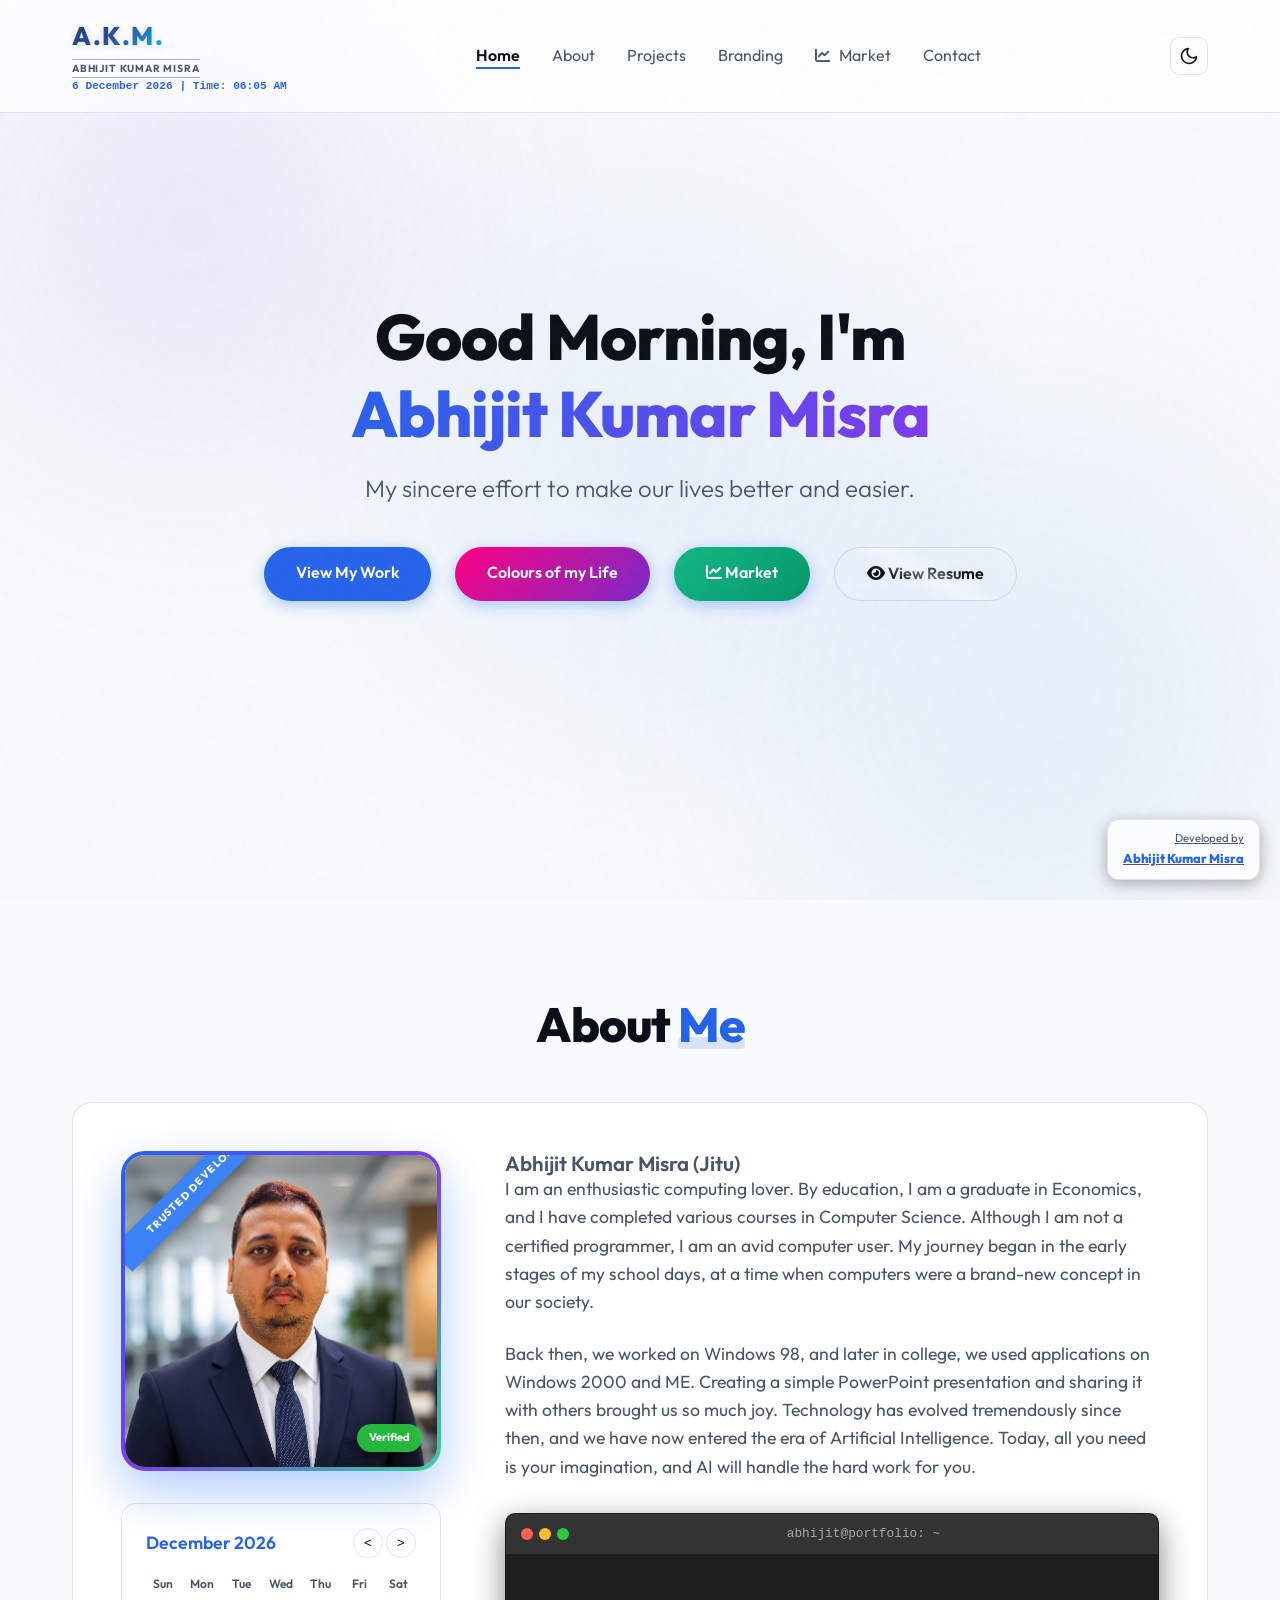
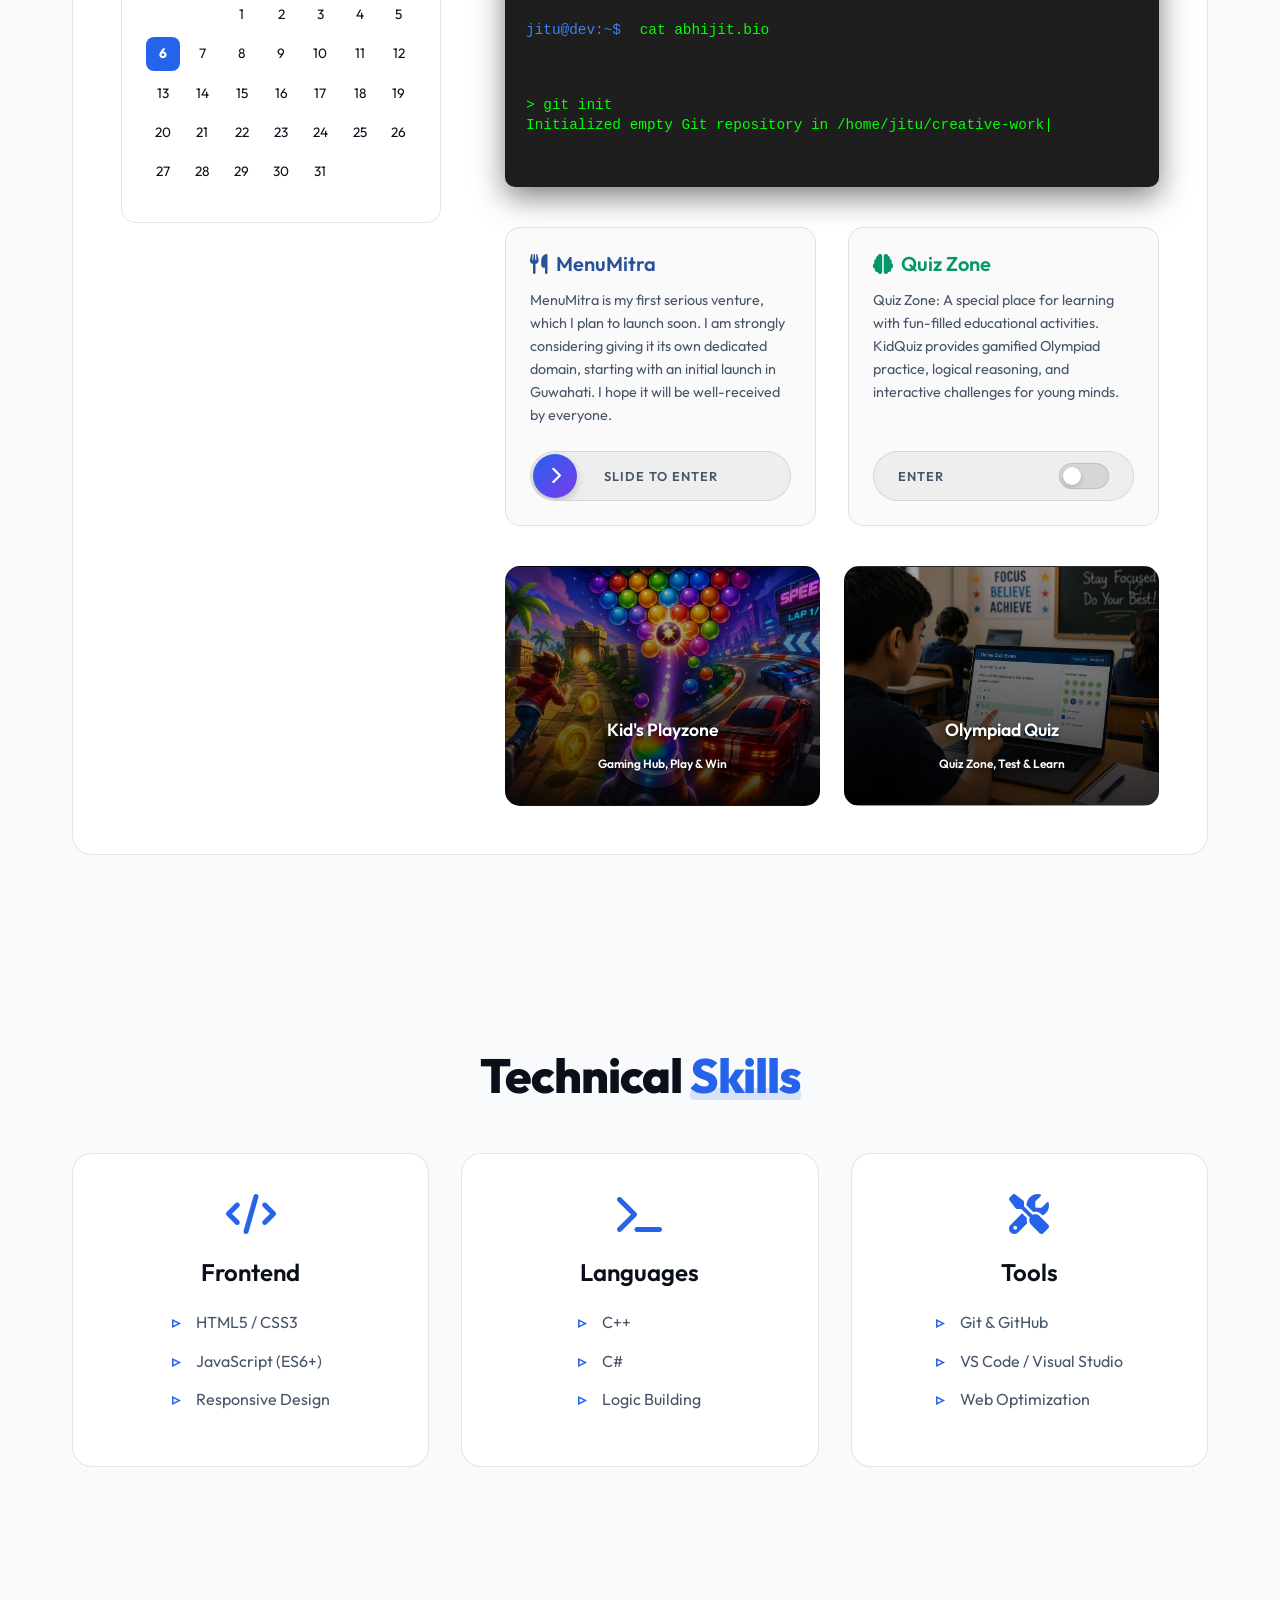
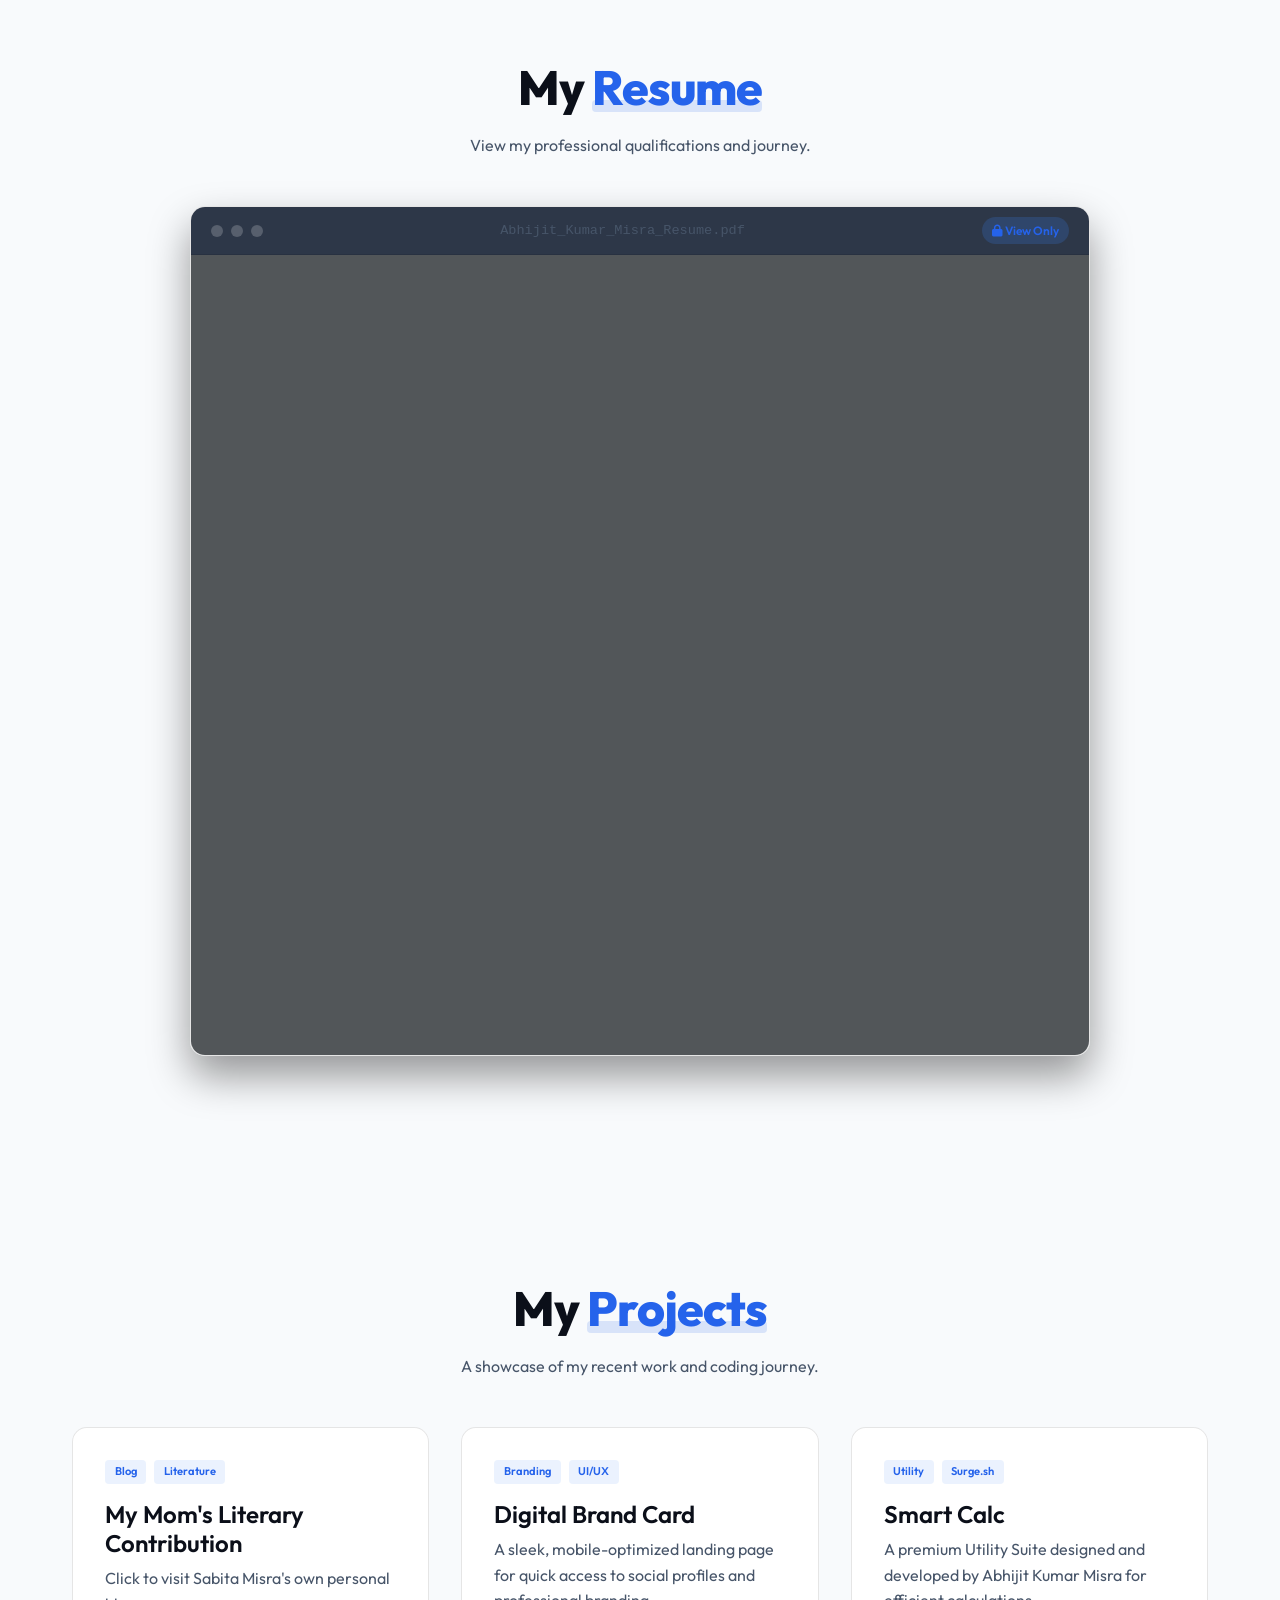
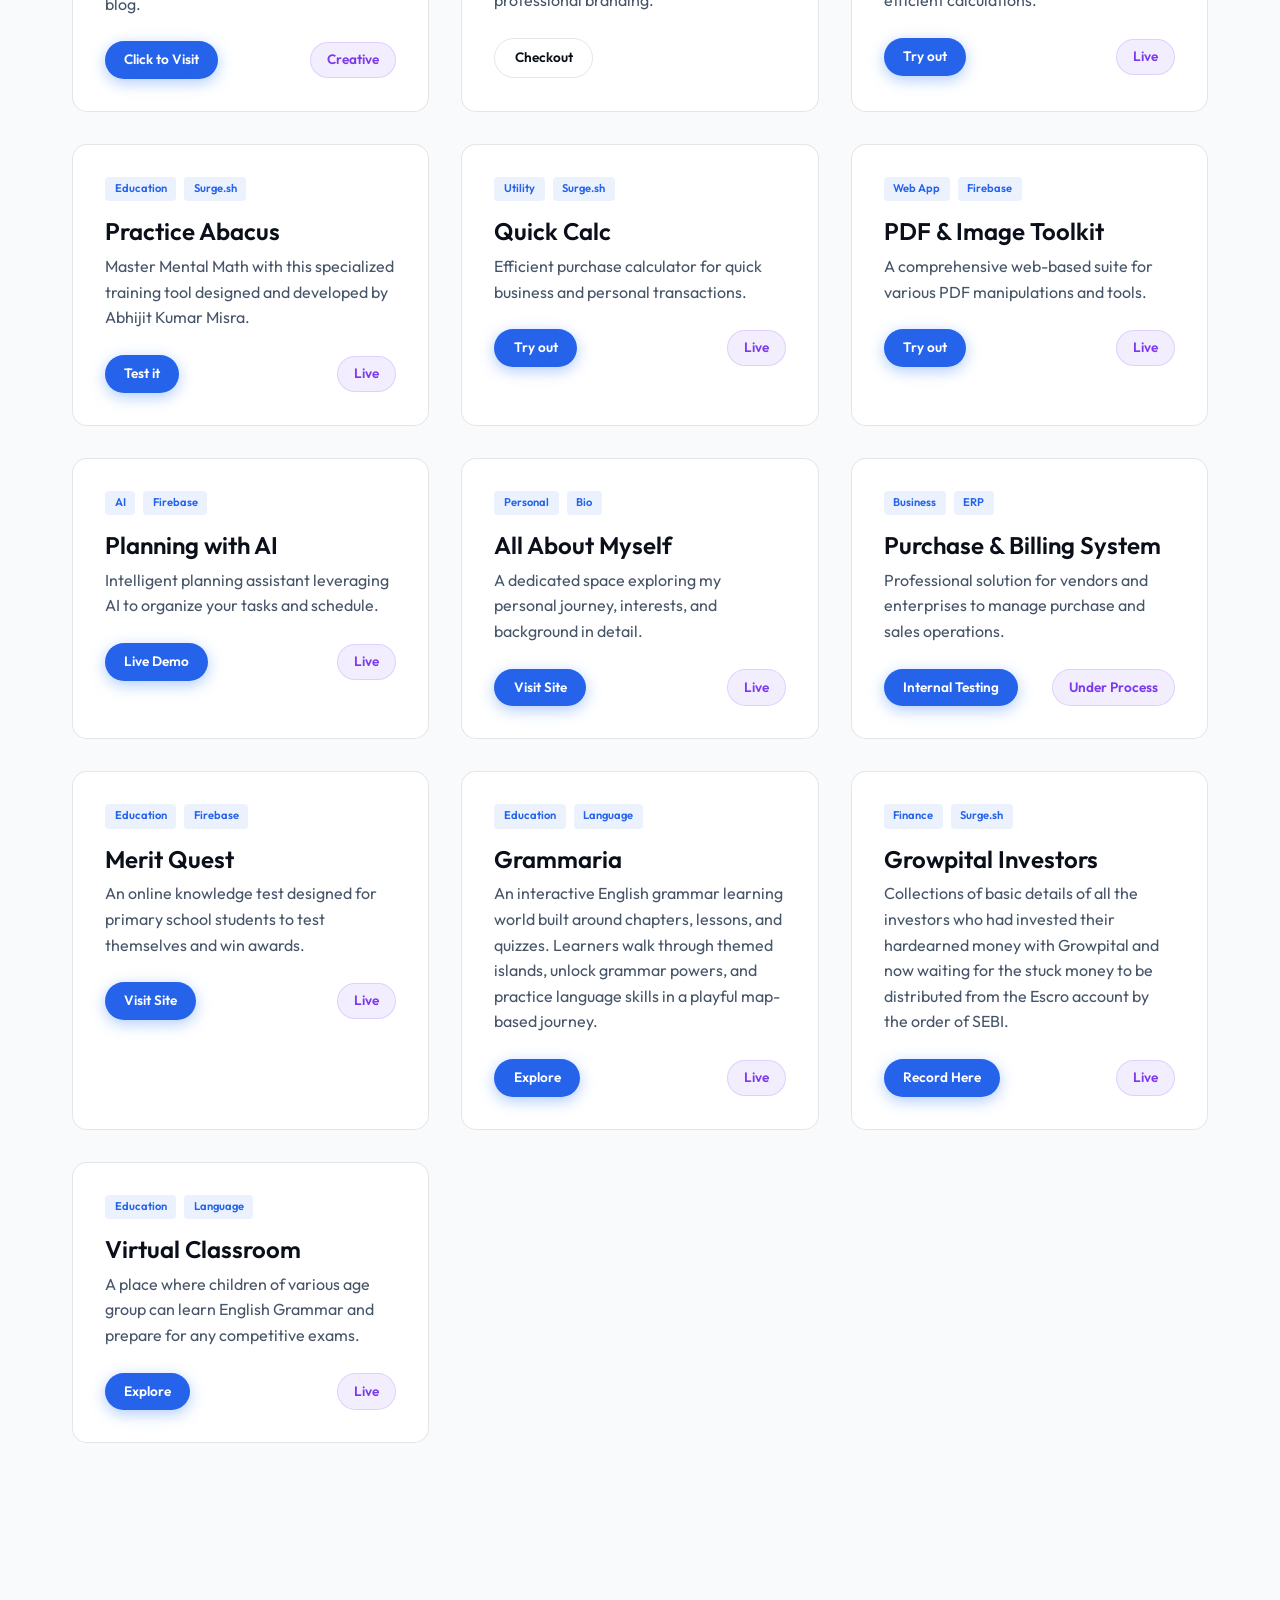
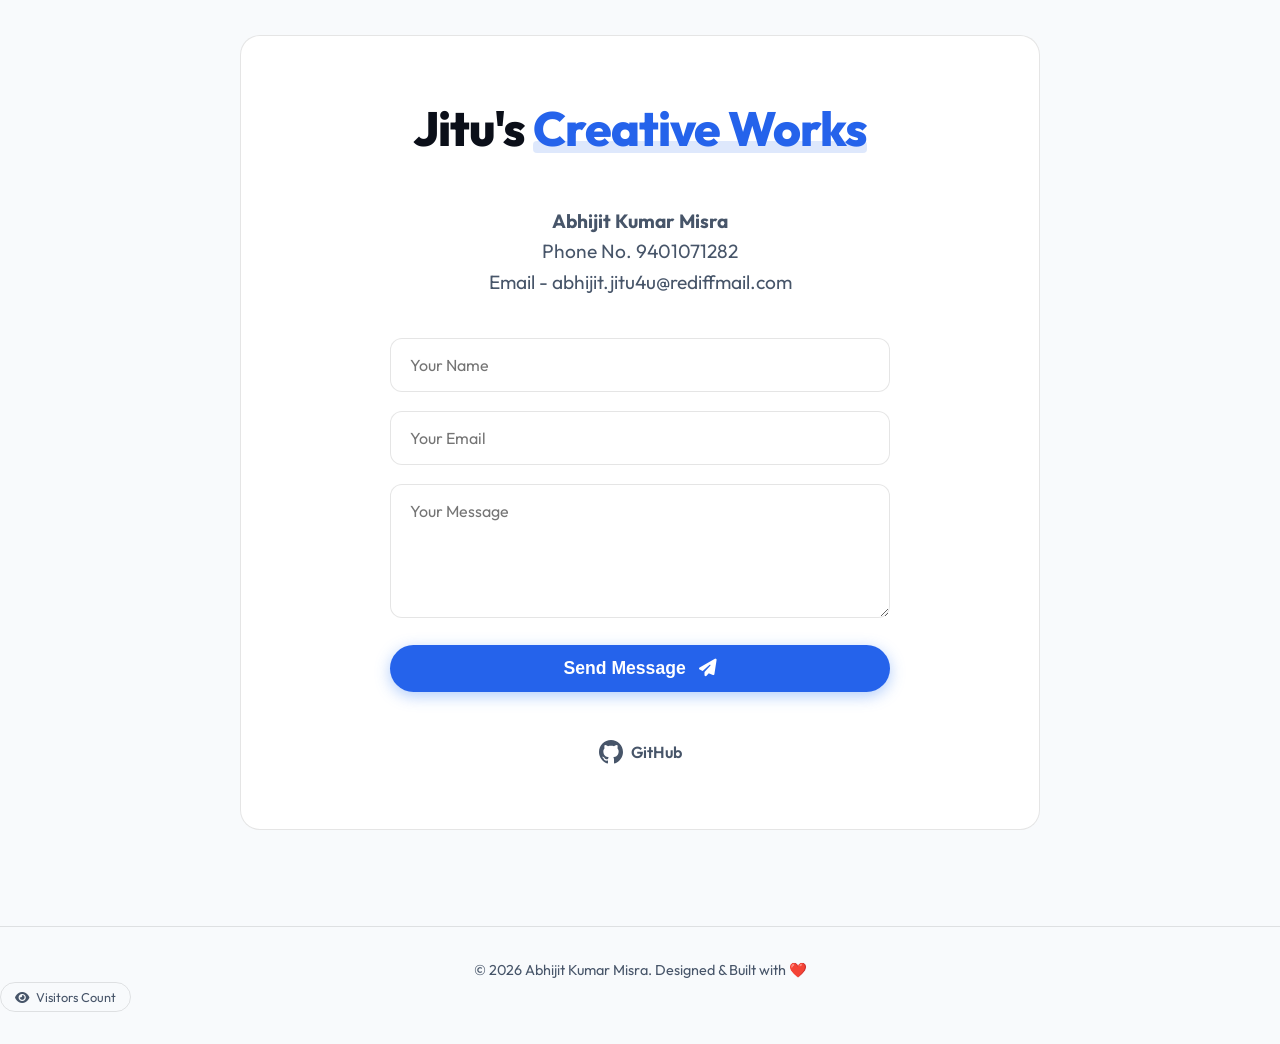
==== index.html @ 0ea1a738 "1" ====
<!DOCTYPE html>
<html lang="en">
<head>
    <!-- Google tag (gtag.js) -->
    <script async src="https://www.googletagmanager.com/gtag/js?id=G-TT5DLM0T87"></script>
    <script>
      window.dataLayer = window.dataLayer || [];
      function gtag(){dataLayer.push(arguments);}
      gtag('js', new Date());

      gtag('config', 'G-TT5DLM0T87');
    </script>
    <meta charset="UTF-8">
    <meta name="viewport" content="width=device-width, initial-scale=1.0">
    <meta name="description" content="Official Portfolio of Abhijit Kumar Misra (Jitu) - Economics Graduate & Computing Enthusiast. Explore my projects, skills, and creative works.">
    <meta name="keywords" content="Abhijit Kumar Misra, Jitu, Portfolio, Web Developer, Economics, Computing Enthusiast, Jitu's Creative Works">
    <meta name="author" content="Abhijit Kumar Misra">

    <!-- Open Graph / Facebook -->
    <meta property="og:type" content="website">
    <meta property="og:url" content="https://jitu85.github.io/Abhijit-Misra/">
    <meta property="og:title" content="Abhijit Kumar Misra | Jitu's Creative Works">
    <meta property="og:description" content="High-end personal portfolio featuring modern design, interactive elements, and professional branding.">
    <meta property="og:image" content="https://jitu85.github.io/Abhijit-Misra/assets/profile.png">

    <!-- Twitter -->
    <meta property="twitter:card" content="summary_large_image">
    <meta property="twitter:url" content="https://jitu85.github.io/Abhijit-Misra/">
    <meta property="twitter:title" content="Abhijit Kumar Misra | Jitu's Creative Works">
    <meta property="twitter:description" content="High-end personal portfolio featuring modern design, interactive elements, and professional branding.">
    <meta property="twitter:image" content="https://jitu85.github.io/Abhijit-Misra/assets/profile.png">

    <title>Abhijit Kumar Misra - Portfolio</title>
    <link rel="icon" type="image/png" href="assets/profile.png">
    <script>document.documentElement.classList.add('js-enabled');</script>
    <!-- Google Fonts -->
    <link rel="preconnect" href="https://fonts.googleapis.com">
    <link rel="preconnect" href="https://fonts.gstatic.com" crossorigin>
    <link href="https://fonts.googleapis.com/css2?family=Outfit:wght@300;400;600;800&display=swap" rel="stylesheet">
    <!-- Font Awesome -->
    <link rel="stylesheet" href="https://cdnjs.cloudflare.com/ajax/libs/font-awesome/6.4.0/css/all.min.css">
    <!-- Custom CSS -->
    <link rel="stylesheet" href="styles.css?v=20260626">
</head>
<body>
    <!-- Mouse Spotlight -->
    <div class="spotlight" id="spotlight"></div>

    <!-- Scroll Progress Bar -->
    <div class="scroll-progress-container">
        <div class="scroll-progress-bar" id="scroll-bar"></div>
    </div>
    <!-- Navbar -->
    <nav class="navbar" id="navbar">
        <div class="nav-container">
            <div class="logo-group">
                <a href="#home" class="logo">A.K.M.</a>
                <span class="logo-fullname">Abhijit Kumar Misra</span>
                <div id="nav-time" class="nav-time">00:00:00</div>
            </div>
            <ul class="nav-links" id="nav-links">
                <li><a href="#home">Home</a></li>
                <li><a href="#about">About</a></li>
                <li><a href="#projects">Projects</a></li>
                <li><a href="branding.html">Branding</a></li>
                <li><a href="https://jitu85.github.io/market/" target="_blank" rel="noopener noreferrer"><i class="fas fa-chart-line"></i> Market</a></li>
                <li><a href="#contact">Contact</a></li>
            </ul>
            <div class="nav-actions">
                <button id="theme-toggle" class="theme-toggle" aria-label="Toggle dark/light mode">
                    <svg class="sun-icon" xmlns="http://www.w3.org/2000/svg" width="20" height="20" viewBox="0 0 24 24" fill="none" stroke="currentColor" stroke-width="2" stroke-linecap="round" stroke-linejoin="round"><circle cx="12" cy="12" r="5"></circle><line x1="12" y1="1" x2="12" y2="3"></line><line x1="12" y1="21" x2="12" y2="23"></line><line x1="4.22" y1="4.22" x2="5.64" y2="5.64"></line><line x1="18.36" y1="18.36" x2="19.78" y2="19.78"></line><line x1="1" y1="12" x2="3" y2="12"></line><line x1="21" y1="12" x2="23" y2="12"></line><line x1="4.22" y1="19.78" x2="5.64" y2="18.36"></line><line x1="18.36" y1="5.64" x2="19.78" y2="4.22"></line></svg>
                    <svg class="moon-icon" xmlns="http://www.w3.org/2000/svg" width="20" height="20" viewBox="0 0 24 24" fill="none" stroke="currentColor" stroke-width="2" stroke-linecap="round" stroke-linejoin="round" style="display: none;"><path d="M21 12.79A9 9 0 1 1 11.21 3 7 7 0 0 0 21 12.79z"></path></svg>
                </button>
                <button class="menu-toggle" id="menu-toggle" aria-label="Open menu">
                    <span></span>
                    <span></span>
                    <span></span>
                </button>
            </div>
        </div>
    </nav>

    <!-- Hero Section -->
    <header id="home" class="hero">
        <div class="hero-content">
            <h1><span id="greeting">Hi</span>, I'm <span class="highlight">Abhijit Kumar Misra</span></h1>
            <p class="tagline">My sincere effort to make our lives better and easier.</p>
            <div class="cta-buttons">
                <a href="#projects" class="btn primary-btn">View My Work</a>
                <a href="https://jitu85.github.io/Personal/" target="_blank" rel="noopener noreferrer" class="btn primary-btn personal-btn">Colours of my Life</a>
                <a href="https://jitu85.github.io/market/" target="_blank" rel="noopener noreferrer" class="btn primary-btn market-btn">
                    <i class="fas fa-chart-line"></i> Market
                </a>
                <a href="#resume-section" class="btn secondary-btn resume-btn">
                    <i class="fas fa-eye"></i> View Resume
                </a>
            </div>
        </div>
        <div class="hero-background">
            <div class="glow glow-1"></div>
            <div class="glow glow-2"></div>
        </div>
    </header>
    
    <!-- About Section -->
    <main>
        <section id="about" class="section about-section">
            <div class="container fade-in">
                <h2 class="section-title">About <span>Me</span></h2>
                <div class="about-content">
                    <div class="about-left">
                        <div class="about-image">
                            <img src="assets/profile.png" alt="Abhijit Kumar Misra">
                        </div>
                        <!-- Calendar Widget -->
                        <div class="calendar-wrapper">
                            <div class="calendar-header">
                                <h3 id="month-name">Month</h3>
                                <div class="calendar-nav">
                                    <button id="prev-month">&lt;</button>
                                    <button id="next-month">&gt;</button>
                                </div>
                            </div>
                            <div class="calendar-grid">
                                <div class="day-label">Sun</div>
                                <div class="day-label">Mon</div>
                                <div class="day-label">Tue</div>
                                <div class="day-label">Wed</div>
                                <div class="day-label">Thu</div>
                                <div class="day-label">Fri</div>
                                <div class="day-label">Sat</div>
                            </div>
                            <div id="calendar-days" class="calendar-grid days"></div>
                        </div>
                    </div>
                    
                    <div class="about-text">
                        <h3>Abhijit Kumar Misra (Jitu)</h3>
                        <p>I am an enthusiastic computing lover. By education, I am a graduate in Economics, and I have completed various courses in Computer Science. Although I am not a certified programmer, I am an avid computer user. My journey began in the early stages of my school days, at a time when computers were a brand-new concept in our society.</p>
                        <p>Back then, we worked on Windows 98, and later in college, we used applications on Windows 2000 and ME. Creating a simple PowerPoint presentation and sharing it with others brought us so much joy. Technology has evolved tremendously since then, and we have now entered the era of Artificial Intelligence. Today, all you need is your imagination, and AI will handle the hard work for you.</p>

                        <!-- Developer Terminal -->
                        <div class="terminal-container">
                            <div class="terminal-header">
                                <div class="terminal-dots">
                                    <span class="dot red"></span>
                                    <span class="dot yellow"></span>
                                    <span class="dot green"></span>
                                </div>
                                <div class="terminal-title">abhijit@portfolio: ~</div>
                            </div>
                            <div class="terminal-body">
                                <div class="terminal-line"><span class="prompt">jitu@dev:~$</span> cat abhijit.bio</div>
                                <div class="terminal-line typing-content" id="terminal-text"></div>
                            </div>
                        </div>

                        <!-- Widgets Side-by-Side Container -->
                        <div class="about-widgets-container">
                            <!-- MenuMitra Box -->
                            <div class="menu-mitra-box">
                                <h3><i class="fas fa-utensils"></i> MenuMitra</h3>
                                <p>MenuMitra is my first serious venture, which I plan to launch soon. I am strongly considering giving it its own dedicated domain, starting with an initial launch in Guwahati. I hope it will be well-received by everyone.</p>
                                <div class="slide-to-enter-container">
                                    <div class="slide-track">
                                        <div class="slide-handle" id="slide-handle">
                                            <i class="fas fa-chevron-right"></i>
                                        </div>
                                        <span class="slide-text">Slide to enter</span>
                                    </div>
                                </div>
                            </div>

                            <!-- Quiz Zone Box -->
                            <div class="quiz-zone-box">
                                <h3><i class="fas fa-brain"></i> Quiz Zone</h3>
                                <p>Quiz Zone: A special place for learning with fun-filled educational activities. KidQuiz provides gamified Olympiad practice, logical reasoning, and interactive challenges for young minds.</p>
                                <div class="switch-container">
                                    <span class="switch-label">Enter</span>
                                    <label class="toggle-switch">
                                        <input type="checkbox" id="quiz-enter-switch" aria-label="Enter Quiz Zone">
                                        <span class="toggle-slider"></span>
                                    </label>
                                </div>
                            </div>
                        </div>

                        <div class="about-stats">
                            <a href="https://jitu85.github.io/" target="_blank" rel="noopener noreferrer" class="stat-card interactive-card">
                                <i class="fas fa-external-link-alt card-link-icon"></i>
                                <h3>Kid's Playzone</h3>
                                <p>Gaming Hub, Play &amp; Win</p>
                            </a>
                            <a href="https://jitu85.github.io/kimi-quiz/" target="_blank" rel="noopener noreferrer" class="stat-card quiz-card" aria-label="Open Quiz">
                                <i class="fas fa-external-link-alt card-link-icon"></i>
                                <h3>Olympiad Quiz</h3>
                                <p>Quiz Zone, Test &amp; Learn</p>
                            </a>
                        </div>
                    </div>
                </div>
            </div>
        </section>

        <!-- Skills Section -->
        <section id="skills" class="section skills-section">
            <div class="container fade-in">
                <h2 class="section-title">Technical <span>Skills</span></h2>
                <div class="skills-grid">
                    <div class="skill-category">
                        <i class="fas fa-code"></i>
                        <h3>Frontend</h3>
                        <ul>
                            <li>HTML5 / CSS3</li>
                            <li>JavaScript (ES6+)</li>
                            <li>Responsive Design</li>
                        </ul>
                    </div>
                    <div class="skill-category">
                        <i class="fas fa-terminal"></i>
                        <h3>Languages</h3>
                        <ul>
                            <li>C++</li>
                            <li>C#</li>
                            <li>Logic Building</li>
                        </ul>
                    </div>
                    <div class="skill-category">
                        <i class="fas fa-tools"></i>
                        <h3>Tools</h3>
                        <ul>
                            <li>Git & GitHub</li>
                            <li>VS Code / Visual Studio</li>
                            <li>Web Optimization</li>
                        </ul>
                    </div>
                </div>
            </div>
        </section>

        <!-- Resume Section -->
        <section id="resume-section" class="section resume-section">
            <div class="container fade-in">
                <h2 class="section-title">My <span>Resume</span></h2>
                <p class="section-subtitle">View my professional qualifications and journey.</p>

                <div class="resume-viewer-container">
                    <div class="resume-toolbar">
                        <div class="dots">
                            <span class="dot"></span>
                            <span class="dot"></span>
                            <span class="dot"></span>
                        </div>
                        <div class="resume-title">Abhijit_Kumar_Misra_Resume.pdf</div>
                        <div class="view-only-tag"><i class="fas fa-lock"></i> View Only</div>
                    </div>
                    <div class="resume-frame-wrapper">
                        <!-- Removed restrictive parameters to allow scrolling -->
                        <iframe data-src="resume.pdf" class="resume-iframe" id="resume-iframe"></iframe>
                        <!-- Fallback for mobile -->
                        <div class="resume-mobile-fallback">
                            <div class="fallback-icon"><i class="fas fa-file-pdf"></i></div>
                            <p>For the best experience on mobile, please open the resume directly.</p>
                            <a href="resume.pdf" target="_blank" rel="noopener noreferrer" class="btn primary-btn">
                                <i class="fas fa-external-link-alt"></i> Open Resume PDF
                            </a>
                        </div>
                    </div>
                </div>
            </div>
        </section>

        <!-- Projects Section -->
        <section id="projects" class="section projects-section">
            <div class="container fade-in">
                <h2 class="section-title">My <span>Projects</span></h2>
                <p class="section-subtitle">A showcase of my recent work and coding journey.</p>
                
                <div class="projects-grid">
                    <!-- Project 1 -->
                    <div class="project-card">
                        <div class="project-content">
                            <div class="project-tags">
                                <span class="tag">Blog</span>
                                <span class="tag">Literature</span>
                            </div>
                            <h3>My Mom's Literary Contribution</h3>
                            <p>Click to visit Sabita Misra's own personal blog.</p>
                            <div class="project-links">
                                <a href="https://sabitamisra.wordpress.com/" target="_blank" rel="noopener noreferrer" class="btn primary-btn small-btn">Click to Visit</a>
                                <span class="project-status">Creative</span>
                            </div>
                        </div>
                    </div>
                    <!-- Project 2 -->
                    <div class="project-card">
                        <div class="project-content">
                            <div class="project-tags">
                                <span class="tag">Branding</span>
                                <span class="tag">UI/UX</span>
                            </div>
                            <h3>Digital Brand Card</h3>
                            <p>A sleek, mobile-optimized landing page for quick access to social profiles and professional branding.</p>
                            <div class="project-links">
                                <a href="branding.html" class="btn secondary-btn small-btn">Checkout</a>
                            </div>
                        </div>
                    </div>
                    <!-- Project 3 -->
                    <div class="project-card">
                        <div class="project-content">
                            <div class="project-tags">
                                <span class="tag">Utility</span>
                                <span class="tag">Surge.sh</span>
                            </div>
                            <h3>Smart Calc</h3>
                            <p>A premium Utility Suite designed and developed by Abhijit Kumar Misra for efficient calculations.</p>
                            <div class="project-links">
                                <a href="https://smart-calc-pro.surge.sh/" target="_blank" rel="noopener noreferrer" class="btn primary-btn small-btn">Try out</a>
                                <span class="project-status">Live</span>
                            </div>
                        </div>
                    </div>
                    <!-- Project 4 -->
                    <div class="project-card">
                        <div class="project-content">
                            <div class="project-tags">
                                <span class="tag">Education</span>
                                <span class="tag">Surge.sh</span>
                            </div>
                            <h3>Practice Abacus</h3>
                            <p>Master Mental Math with this specialized training tool designed and developed by Abhijit Kumar Misra.</p>
                            <div class="project-links">
                                <a href="https://practice-abacus.surge.sh/" target="_blank" rel="noopener noreferrer" class="btn primary-btn small-btn">Test it</a>
                                <span class="project-status">Live</span>
                            </div>
                        </div>
                    </div>
                    <!-- Project 5 -->
                    <div class="project-card">
                        <div class="project-content">
                            <div class="project-tags">
                                <span class="tag">Utility</span>
                                <span class="tag">Surge.sh</span>
                            </div>
                            <h3>Quick Calc</h3>
                            <p>Efficient purchase calculator for quick business and personal transactions.</p>
                            <div class="project-links">
                                <a href="https://purchase-calc.surge.sh/" target="_blank" rel="noopener noreferrer" class="btn primary-btn small-btn">Try out</a>
                                <span class="project-status">Live</span>
                            </div>
                        </div>
                    </div>
                    <!-- Project 6 -->
                    <div class="project-card">
                        <div class="project-content">
                            <div class="project-tags">
                                <span class="tag">Web App</span>
                                <span class="tag">Firebase</span>
                            </div>
                            <h3>PDF &amp; Image Toolkit</h3>
                            <p>A comprehensive web-based suite for various PDF manipulations and tools.</p>
                            <div class="project-links">
                                <a href="https://toolkit-pdf.web.app/" target="_blank" rel="noopener noreferrer" class="btn primary-btn small-btn">Try out</a>
                                <span class="project-status">Live</span>
                            </div>
                        </div>
                    </div>
                    <!-- Project 7 -->
                    <div class="project-card">
                        <div class="project-content">
                            <div class="project-tags">
                                <span class="tag">AI</span>
                                <span class="tag">Firebase</span>
                            </div>
                            <h3>Planning with AI</h3>
                            <p>Intelligent planning assistant leveraging AI to organize your tasks and schedule.</p>
                            <div class="project-links">
                                <a href="https://planning-with-ai-8695e.web.app" target="_blank" rel="noopener noreferrer" class="btn primary-btn small-btn">Live Demo</a>
                                <span class="project-status">Live</span>
                            </div>
                        </div>
                    </div>
                    <!-- Project 8 -->
                    <div class="project-card">
                        <div class="project-content">
                            <div class="project-tags">
                                <span class="tag">Personal</span>
                                <span class="tag">Bio</span>
                            </div>
                            <h3>All About Myself</h3>
                            <p>A dedicated space exploring my personal journey, interests, and background in detail.</p>
                            <div class="project-links">
                                <a href="https://jitu-85.github.io/my" target="_blank" rel="noopener noreferrer" class="btn primary-btn small-btn">Visit Site</a>
                                <span class="project-status">Live</span>
                            </div>
                        </div>
                    </div>
                    <!-- Project 9 -->
                    <div class="project-card">
                        <div class="project-content">
                            <div class="project-tags">
                                <span class="tag">Business</span>
                                <span class="tag">ERP</span>
                            </div>
                            <h3>Purchase & Billing System</h3>
                            <p>Professional solution for vendors and enterprises to manage purchase and sales operations.</p>
                            <div class="project-links">
                                <a href="https://jitu.gt.tc" target="_blank" rel="noopener noreferrer" class="btn primary-btn small-btn">Internal Testing</a>
                                <span class="project-status">Under Process</span>
                            </div>
                        </div>
                    </div>
                    <!-- Project 10 -->
                    <div class="project-card">
                        <div class="project-content">
                            <div class="project-tags">
                                <span class="tag">Education</span>
                                <span class="tag">Firebase</span>
                            </div>
                            <h3>Merit Quest</h3>
                            <p>An online knowledge test designed for primary school students to test themselves and win awards.</p>
                            <div class="project-links">
                                <a href="https://toolki-t.web.app/" target="_blank" rel="noopener noreferrer" class="btn primary-btn small-btn">Visit Site</a>
                                <span class="project-status">Live</span>
                            </div>
                        </div>
                    </div>
                    <!-- Project 11 -->
                    <div class="project-card">
                        <div class="project-content">
                            <div class="project-tags">
                                <span class="tag">Education</span>
                                <span class="tag">Language</span>
                            </div>
                            <h3>Grammaria</h3>
                            <p>An interactive English grammar learning world built around chapters, lessons, and quizzes. Learners walk through themed islands, unlock grammar powers, and practice language skills in a playful map-based journey.</p>
                            <div class="project-links">
                                <a href="https://grammaria.web.app/" target="_blank" rel="noopener noreferrer" class="btn primary-btn small-btn">Explore</a>
                                <span class="project-status">Live</span>
                            </div>
                        </div>
                    </div>
                    <!-- Project 12 -->
                    <div class="project-card">
                        <div class="project-content">
                            <div class="project-tags">
                                <span class="tag">Finance</span>
                                <span class="tag">Surge.sh</span>
                            </div>
                            <h3>Growpital Investors</h3>
                            <p>Collections of basic details of all the investors who had invested their hardearned money with Growpital and now waiting for the stuck money to be distributed from the Escro account by the order of SEBI.</p>
                            <div class="project-links">
                                <a href="https://www.growpital.surge.sh" target="_blank" rel="noopener noreferrer" class="btn primary-btn small-btn">Record Here</a>
                                <span class="project-status">Live</span>
                            </div>
                        </div>
                    </div>
                    <!-- Project 13 -->
                    <div class="project-card">
                        <div class="project-content">
                            <div class="project-tags">
                                <span class="tag">Education</span>
                                <span class="tag">Language</span>
                            </div>
                            <h3>Virtual Classroom</h3>
                            <p>A place where children of various age group can learn English Grammar and prepare for any competitive exams.</p>
                            <div class="project-links">
                                <a href="https://jitu85.github.io/vc/" target="_blank" rel="noopener noreferrer" class="btn primary-btn small-btn">Explore</a>
                                <span class="project-status">Live</span>
                            </div>
                        </div>
                    </div>

                </div>
            </div>
        </section>

        <!-- Contact Section -->
        <section id="contact" class="section contact-section">
            <div class="container fade-in">
                <div class="contact-box">
                    <h2 class="section-title">Jitu's <span>Creative Works</span></h2>
                    <p><strong>Abhijit Kumar Misra</strong><br>
                    Phone No. 9401071282<br>
                    Email - abhijit.jitu4u@rediffmail.com</p>

                    <form class="contact-form" action="https://formspree.io/f/mlgzobap" method="POST">
                        <div class="form-group">
                            <input type="text" name="name" placeholder="Your Name" required>
                        </div>
                        <div class="form-group">
                            <input type="email" name="email" placeholder="Your Email" required>
                        </div>
                        <div class="form-group">
                            <textarea name="message" placeholder="Your Message" rows="5" required></textarea>
                        </div>
                        <button type="submit" class="btn primary-btn contact-submit">
                            <span>Send Message</span> <i class="fas fa-paper-plane"></i>
                        </button>
                    </form>

                    <div class="social-links">
                        <a href="https://github.com/Jitu-85" target="_blank" rel="noopener noreferrer" class="social-link" title="GitHub">
                            <!-- GitHub SVG Icon -->
                            <svg xmlns="http://www.w3.org/2000/svg" width="24" height="24" viewBox="0 0 24 24" fill="currentColor"><path d="M12 0c-6.626 0-12 5.373-12 12 0 5.302 3.438 9.8 8.207 11.387.599.111.793-.261.793-.577v-2.234c-3.338.726-4.033-1.416-4.033-1.416-.546-1.387-1.333-1.756-1.333-1.756-1.089-.745.083-.729.083-.729 1.205.084 1.839 1.237 1.839 1.237 1.07 1.834 2.807 1.304 3.492.997.107-.775.418-1.305.762-1.604-2.665-.305-5.467-1.334-5.467-5.931 0-1.311.469-2.381 1.236-3.221-.124-.303-.535-1.524.117-3.176 0 0 1.008-.322 3.301 1.23.957-.266 1.983-.399 3.003-.404 1.02.005 2.047.138 3.006.404 2.291-1.552 3.297-1.23 3.297-1.23.653 1.653.242 2.874.118 3.176.77.84 1.235 1.911 1.235 3.221 0 4.609-2.807 5.624-5.479 5.921.43.372.823 1.102.823 2.222v3.293c0 .319.192.694.801.576 4.765-1.589 8.199-6.086 8.199-11.386 0-6.627-5.373-12-12-12z"/></svg>
                            GitHub
                        </a>
                    </div>
                </div>
            </div>
        </section>
    </main>

    <!-- Footer -->
    <footer class="footer">
        <div class="container footer-container">
            <p class="footer-copyright">&copy; <span id="year"></span> Abhijit Kumar Misra. Designed & Built with ❤️</p>
        </div>
        <div class="footer-counter-wrapper">
            <button id="counter-btn" class="counter-btn" aria-label="View Visitor Count">
                <i class="fas fa-eye"></i> Visitors Count
            </button>
        </div>
    </footer>

    <!-- Visitor Counter Modal -->
    <div class="counter-modal" id="counter-modal">
        <div class="counter-modal-content">
            <button class="counter-modal-close" id="counter-modal-close" aria-label="Close Modal">&times;</button>
            <h3><i class="fas fa-chart-line"></i> Visitor Analytics</h3>
            
            <div id="counter-auth-section">
                <p>Please enter password to view stats:</p>
                <div class="password-input-group">
                    <input type="password" id="counter-password" placeholder="Enter Password">
                    <button id="counter-submit-btn">Unlock</button>
                </div>
                <p id="counter-error" class="counter-error-msg"></p>
            </div>

            <div id="counter-stats-section" style="display: none;">
                <!-- Main Indicator Card -->
                <div class="analytics-main-card">
                    <div class="main-card-icon">
                        <i class="fas fa-chart-bar"></i>
                    </div>
                    <div class="main-card-info">
                        <span class="stats-label">Total Site Visits</span>
                        <span class="stats-value-large" id="stats-visit-count">---</span>
                    </div>
                </div>

                <!-- Secondary Metrics Row -->
                <div class="analytics-row-grid">
                    <div class="stats-card-mini">
                        <span class="stats-label"><i class="fas fa-user-check icon-green"></i> Unique</span>
                        <span class="stats-value-mini" id="stats-unique-count">---</span>
                    </div>
                    <div class="stats-card-mini">
                        <span class="stats-label"><i class="fas fa-redo icon-purple"></i> Returning</span>
                        <span class="stats-value-mini" id="stats-returning-count">---</span>
                    </div>
                </div>

                <!-- Session & Specs Info Panels -->
                <div class="analytics-panels-grid">
                    <!-- Session Panel -->
                    <div class="analytics-panel">
                        <h4><i class="fas fa-clock icon-blue"></i> Session Info</h4>
                        <div class="panel-item">
                            <span class="panel-item-label">Page Views</span>
                            <span class="panel-item-val" id="session-page-views">1</span>
                        </div>
                        <div class="panel-item">
                            <span class="panel-item-label">Time on Site</span>
                            <span class="panel-item-val" id="session-time-spent">0m 0s</span>
                        </div>
                    </div>

                    <!-- Specs Panel -->
                    <div class="analytics-panel">
                        <h4><i class="fas fa-laptop-code icon-orange"></i> Your Specs</h4>
                        <div class="panel-item">
                            <span class="panel-item-label">OS</span>
                            <span class="panel-item-val" id="spec-os">---</span>
                        </div>
                        <div class="panel-item">
                            <span class="panel-item-label">Browser</span>
                            <span class="panel-item-val" id="spec-browser">---</span>
                        </div>
                        <div class="spec-screen-item">
                            <span class="panel-item-label">Screen</span>
                            <span class="panel-item-val" id="spec-resolution">---</span>
                        </div>
                    </div>
                </div>

                <button id="counter-lock-btn" class="counter-lock-btn">
                    <i class="fas fa-lock"></i> Lock Stats
                </button>
                <p class="stats-footer">Tracking active since June 2026</p>
            </div>
        </div>
    </div>

    <!-- Branding Badge -->
    <a href="branding.html" class="branding-badge">
        Developed by <br> <span>Abhijit Kumar Misra</span>
    </a>

    <!-- Back to Top Button -->
    <a href="#home" class="back-to-top" id="back-to-top" aria-label="Back to top">
        <i class="fas fa-chevron-up"></i>
    </a>

    <!-- Custom Cursor -->
    <div class="custom-cursor" id="custom-cursor"></div>
    <div class="custom-cursor-glow" id="custom-cursor-glow"></div>

    <!-- Scripts -->
    <script src="script.js?v=20260626"></script>
</body>
</html>
---- styles.css ----
/* --- Base Styles & Variables --- */
:root {
    --bg-color: #0b0f19;
    --text-primary: #f8fafc;
    --text-secondary: #94a3b8;
    --accent-color: #3b82f6;
    --accent-hover: #2563eb;
    --highlight: #8b5cf6;
    --glass-bg: rgba(15, 23, 42, 0.6);
    --glass-border: rgba(255, 255, 255, 0.08);
    --card-bg: rgba(30, 41, 59, 0.5);
    --transition-speed: 0.3s;
}

[data-theme="light"] {
    --bg-color: #f8fafc;
    --text-primary: #0b0f19;
    --text-secondary: #475569;
    --accent-color: #2563eb;
    --accent-hover: #1d4ed8;
    --highlight: #7c3aed;
    --glass-bg: rgba(255, 255, 255, 0.8);
    --glass-border: rgba(0, 0, 0, 0.1);
    --card-bg: rgba(255, 255, 255, 0.9);
}

* {
    margin: 0;
    padding: 0;
    box-sizing: border-box;
}

html {
    scroll-behavior: smooth;
    font-family: 'Outfit', sans-serif;
    background-color: var(--bg-color);
    color: var(--text-primary);
}

body {
    overflow-x: hidden;
    line-height: 1.6;
}

/* --- Subtle Background Grain/Noise Texture --- */
body::before {
    content: "";
    position: fixed;
    top: 0;
    left: 0;
    width: 100%;
    height: 100%;
    opacity: 0.025; /* Subtle blend */
    pointer-events: none;
    z-index: 9999;
    background-image: url("data:image/svg+xml,%3Csvg viewBox='0 0 200 200' xmlns='http://www.w3.org/2000/svg'%3E%3Cfilter id='noiseFilter'%3E%3CfeTurbulence type='fractalNoise' baseFrequency='0.8' numOctaves='3' stitchTiles='stitch'/%3E%3C/filter%3E%3Crect width='100%25' height='100%25' filter='url(%23noiseFilter)'/%3E%3C/svg%3E");
}

[data-theme="light"] body::before {
    opacity: 0.035; /* Slightly higher contrast for light theme */
}


.container {
    max-width: 1200px;
    margin: 0 auto;
    padding: 0 2rem;
}

/* Typography */
h1, h2, h3, h4 {
    line-height: 1.2;
    font-weight: 600;
}

/* --- Typography & Highlights --- */
.section-title {
    font-size: clamp(2rem, 4vw, 3rem);
    margin-bottom: 3rem;
    text-align: center;
    letter-spacing: -1px;
    font-weight: 800;
}

.section-title span {
    color: var(--accent-color);
    position: relative;
    z-index: 1;
}

.section-title span::after {
    content: '';
    position: absolute;
    bottom: 5px;
    left: 0;
    width: 100%;
    height: 12px;
    background: var(--accent-color);
    opacity: 0.15;
    z-index: -1;
    border-radius: 4px;
}

.highlight {
    background: linear-gradient(
        120deg,
        var(--accent-color),
        var(--highlight),
        var(--accent-color)
    );
    background-size: 200% auto;
    -webkit-background-clip: text;
    -webkit-text-fill-color: transparent;
    display: inline-block;
    animation: gradient-flow 3s linear infinite;
}

@keyframes gradient-flow {
    to { background-position: 200% center; }
}

.navbar {
    position: fixed;
    top: 0;
    width: 100%;
    z-index: 1000;
    background: var(--glass-bg);
    backdrop-filter: blur(12px);
    -webkit-backdrop-filter: blur(12px);
    border-bottom: 1px solid var(--glass-border);
    transition: all var(--transition-speed) ease;
}

.navbar.scrolled {
    padding: 0.5rem 0;
    box-shadow: 0 4px 30px rgba(0, 0, 0, 0.1);
}

.nav-container {
    max-width: 1200px;
    margin: 0 auto;
    padding: 1rem 2rem;
    display: flex;
    justify-content: space-between;
    align-items: center;
}

.logo-group {
    display: flex;
    flex-direction: column;
    align-items: flex-start;
    gap: 2px;
}

.nav-time {
    font-size: 0.7rem;
    color: var(--accent-color);
    font-weight: 600;
    font-family: monospace;
    margin-top: -2px;
}

.logo {
    font-size: 1.6rem;
    font-weight: 800;
    letter-spacing: 1.5px;
    text-decoration: none;
    background: linear-gradient(135deg, #ffe066 0%, #f5af19 50%, #e65c00 100%);
    -webkit-background-clip: text;
    -webkit-text-fill-color: transparent;
    filter: drop-shadow(0px 2px 4px rgba(0, 0, 0, 0.3));
    display: inline-block;
    transition: all 0.3s ease;
}

.logo:hover {
    transform: scale(1.05) rotate(-1deg);
    filter: drop-shadow(0px 4px 10px rgba(245, 175, 25, 0.4));
}

.logo-fullname {
    color: var(--text-secondary);
    font-size: 0.64rem;
    font-weight: 700;
    letter-spacing: 0.08em;
    line-height: 1.1;
    text-transform: uppercase;
    padding: 3px 0;
    border-top: 1px solid rgba(245, 175, 25, 0.55);
    border-bottom: 1px solid rgba(245, 175, 25, 0.55);
    white-space: nowrap;
}

[data-theme="light"] .logo {
    background: linear-gradient(135deg, #1e3c72 0%, #2a5298 50%, #00c6ff 100%);
    -webkit-background-clip: text;
    -webkit-text-fill-color: transparent;
    filter: drop-shadow(0px 1px 3px rgba(0, 0, 0, 0.15));
}

[data-theme="light"] .logo:hover {
    filter: drop-shadow(0px 3px 8px rgba(42, 82, 152, 0.3));
}

[data-theme="light"] .logo-fullname {
    border-top-color: rgba(42, 82, 152, 0.45);
    border-bottom-color: rgba(42, 82, 152, 0.45);
}

.nav-links {
    list-style: none;
    display: flex;
    gap: 2rem;
    align-items: center;
}

.nav-actions {
    display: flex;
    align-items: center;
    gap: 1rem;
}

.menu-toggle {
    display: none;
    flex-direction: column;
    gap: 6px;
    background: transparent;
    border: none;
    cursor: pointer;
    padding: 0.5rem;
    position: relative;
    z-index: 2101;
}

.menu-toggle span {
    display: block;
    width: 25px;
    height: 2px;
    background-color: var(--text-primary);
    transition: all 0.3s ease;
}

.menu-toggle.active span:nth-child(1) {
    transform: translateY(8px) rotate(45deg);
}

.menu-toggle.active span:nth-child(2) {
    opacity: 0;
}

.menu-toggle.active span:nth-child(3) {
    transform: translateY(-8px) rotate(-45deg);
}

.theme-toggle {
    background: transparent;
    border: 1px solid var(--glass-border);
    color: var(--text-primary);
    cursor: pointer;
    padding: 0.5rem;
    border-radius: 10px;
    display: flex;
    align-items: center;
    justify-content: center;
    transition: all var(--transition-speed) ease;
}

.theme-toggle:hover {
    background: rgba(255, 255, 255, 0.1);
    border-color: var(--accent-color);
}

.nav-links a {
    color: var(--text-secondary);
    text-decoration: none;
    font-weight: 400;
    transition: color var(--transition-speed) ease;
    position: relative;
}

.nav-links a i {
    margin-right: 6px;
    font-size: 0.95em;
}

.nav-links a::after {
    content: '';
    position: absolute;
    width: 0;
    height: 2px;
    bottom: -4px;
    left: 0;
    background-color: var(--accent-color);
    transition: width var(--transition-speed) ease;
}

.nav-links a:hover {
    color: var(--text-primary);
}

.nav-links a:hover::after {
    width: 100%;
}

/* --- Hero Section --- */
.hero {
    min-height: 100vh;
    display: flex;
    align-items: center;
    justify-content: center;
    position: relative;
    overflow: hidden;
    padding: 0 2rem;
}

.hero-content {
    text-align: center;
    z-index: 10;
    max-width: 800px;
}

.hero-content h1 {
    font-size: clamp(3rem, 5vw, 5rem);
    margin-bottom: 1rem;
    font-weight: 800;
    letter-spacing: -1px;
}

.hero-content .tagline {
    font-size: clamp(1.2rem, 2vw, 1.5rem);
    color: var(--text-secondary);
    margin-bottom: 2.5rem;
    font-weight: 300;
}

/* Hero Background Glows */
.hero-background {
    position: absolute;
    top: 0;
    left: 0;
    width: 100%;
    height: 100%;
    z-index: 0;
    overflow: hidden;
    pointer-events: none;
}

.glow {
    position: absolute;
    border-radius: 50%;
    filter: blur(100px);
    opacity: 0.5;
}

@keyframes float-glow-1 {
    0%, 100% {
        transform: translate(0, 0) scale(1);
    }
    33% {
        transform: translate(8vw, 6vh) scale(1.15);
    }
    66% {
        transform: translate(-4vw, 12vh) scale(0.9);
    }
}

@keyframes float-glow-2 {
    0%, 100% {
        transform: translate(0, 0) scale(1);
    }
    50% {
        transform: translate(-10vw, -8vh) scale(1.1);
    }
}

.glow-1 {
    top: -10%;
    left: -10%;
    width: 50vw;
    height: 50vw;
    background: radial-gradient(circle, rgba(139, 92, 246, 0.3) 0%, transparent 70%);
    animation: float-glow-1 25s ease-in-out infinite;
}

.glow-2 {
    bottom: -20%;
    right: -10%;
    width: 60vw;
    height: 60vw;
    background: radial-gradient(circle, rgba(59, 130, 246, 0.25) 0%, transparent 70%);
    animation: float-glow-2 30s ease-in-out infinite;
}


/* --- CTA Buttons Fix --- */
.cta-buttons {
    display: flex;
    gap: 1.5rem;
    justify-content: center;
    flex-wrap: wrap; /* Ensure multi-row on small screens if needed */
}

/* Tidy 2x2 grid for hero buttons on tablet-sized screens */
@media (max-width: 900px) and (min-width: 481px) {
    .cta-buttons {
        max-width: 480px;
        margin: 0 auto;
    }
}

.personal-btn {
    background: linear-gradient(135deg, #ff0080, #7928ca);
    box-shadow: 0 4px 15px rgba(255, 0, 128, 0.4);
    border: none;
}

.personal-btn:hover {
    background: linear-gradient(135deg, #ff0080, #7928ca);
    filter: brightness(1.1);
    box-shadow: 0 6px 20px rgba(255, 0, 128, 0.6);
}

.market-btn {
    background: linear-gradient(135deg, #10b981, #059669);
    box-shadow: 0 4px 15px rgba(16, 185, 129, 0.4);
    border: none;
}

.market-btn:hover {
    background: linear-gradient(135deg, #10b981, #059669);
    filter: brightness(1.1);
    box-shadow: 0 6px 20px rgba(16, 185, 129, 0.6);
}

.btn {
    padding: 0.8rem 2rem;
    border-radius: 30px;
    font-weight: 600;
    text-decoration: none;
    transition: all var(--transition-speed) ease;
    display: inline-block;
}

.primary-btn {
    background-color: var(--accent-color);
    color: white;
    box-shadow: 0 4px 15px rgba(59, 130, 246, 0.4);
}

.primary-btn:hover {
    background-color: var(--accent-hover);
    transform: translateY(-2px);
    box-shadow: 0 6px 20px rgba(59, 130, 246, 0.6);
}

.secondary-btn {
    background-color: transparent;
    color: var(--text-primary);
    border: 1px solid var(--glass-border);
    backdrop-filter: blur(10px);
}

.secondary-btn:hover {
    background-color: rgba(255, 255, 255, 0.05);
    border-color: var(--text-secondary);
    transform: translateY(-2px);
}

/* --- General Sections --- */
.section {
    padding: 6rem 0;
}

.fade-in {
    opacity: 1;
    transform: none;
    transition: opacity 0.6s ease-out, transform 0.6s ease-out;
    will-change: opacity, transform;
}

.js-enabled .fade-in {
    opacity: 0;
    transform: translateY(20px);
}

.fade-in.visible {
    opacity: 1;
    transform: translateY(0);
}

.section-subtitle {
    text-align: center;
    color: var(--text-secondary);
    margin-bottom: 3rem;
    margin-top: -2rem;
}
/* --- About Section --- */
.about-content {
    display: flex;
    gap: 4rem;
    align-items: start;
    background: var(--card-bg);
    border: 1px solid var(--glass-border);
    padding: 3rem;
    border-radius: 20px;
    backdrop-filter: blur(10px);
}

.about-left {
    flex: 0 0 320px;
    display: flex;
    flex-direction: column;
    gap: 2rem;
}

/* --- Remarkable Visual Trust: Profile Photo --- */
.about-image {
    flex: 0 0 320px;
    border-radius: 24px;
    overflow: hidden;
    position: relative;
    border: 4px solid transparent;
    background: linear-gradient(var(--bg-color), var(--bg-color)) padding-box,
                linear-gradient(135deg, var(--accent-color), var(--highlight), #34d399) border-box;
    box-shadow: 0 20px 50px rgba(59, 130, 246, 0.4);
    animation: float 6s ease-in-out infinite, border-shimmer 4s linear infinite;
    z-index: 1;
}

.about-image::before {
    content: 'TRUSTED DEVELOPER';
    position: absolute;
    top: 15px;
    left: -35px;
    background: #3b82f6;
    color: white;
    font-size: 0.65rem;
    font-weight: 800;
    padding: 7px 40px;
    transform: rotate(-45deg);
    z-index: 2;
    box-shadow: 0 5px 15px rgba(0,0,0,0.4);
    letter-spacing: 1px;
    text-transform: uppercase;
}

.about-image::after {
    content: 'Verified';
    position: absolute;
    bottom: 15px;
    right: 15px;
    background: rgba(39, 201, 63, 0.9);
    color: white;
    font-size: 0.7rem;
    font-weight: 700;
    padding: 5px 12px;
    border-radius: 20px;
    z-index: 2;
    backdrop-filter: blur(4px);
    box-shadow: 0 4px 10px rgba(0,0,0,0.3);
}

@keyframes border-shimmer {
    from { background-position: 0% 50%; }
    to { background-position: 200% 50%; }
}

@keyframes float {
    0%, 100% { transform: translateY(0); }
    50% { transform: translateY(-15px); }
}

.about-image img {
    width: 100%;
    height: 100%;
    object-fit: cover;
    display: block;
    transition: transform 0.5s ease;
}

.about-image:hover img {
    transform: scale(1.05);
}

.about-text {
    flex: 1;
    font-size: 1.1rem;
    color: var(--text-secondary);
}

.about-text p {
    margin-bottom: 1.5rem;
}

.about-text p:last-child {
    margin-bottom: 0;
}

.about-stats {
    display: grid;
    grid-template-columns: repeat(2, minmax(0, 1fr));
    gap: 1.5rem;
    width: 100%;
    margin-top: 2.5rem;
}

.about-stats .stat-card {
    min-height: 240px;
}

.stat-card {
    background: rgba(255, 255, 255, 0.03);
    border: 1px solid var(--glass-border);
    padding: 1.5rem;
    border-radius: 15px;
    text-align: center;
    transition: transform 0.4s cubic-bezier(0.175, 0.885, 0.32, 1.275), border-color var(--transition-speed) ease, box-shadow var(--transition-speed) ease;
}

.stat-card:hover {
    transform: translateY(-12px) scale(1.02);
    border-color: var(--accent-color);
    box-shadow: 0 20px 40px rgba(0, 0, 0, 0.4), 0 0 20px rgba(59, 130, 246, 0.2);
}

.stat-card h3 {
    font-size: 1.5rem;
    color: #ffffff;
    margin-bottom: 0.5rem;
    text-shadow: 0 2px 4px rgba(0, 0, 0, 0.6);
}

.stat-card p {
    color: #ffffff;
    font-size: 0.9rem;
    font-weight: 600;
    text-shadow: 0 2px 4px rgba(0, 0, 0, 0.6);
}

/* --- Interactive Card Styles --- */
.stat-card.interactive-card {
    text-decoration: none;
    position: relative;
    overflow: hidden;
    display: flex;
    flex-direction: column;
    justify-content: flex-end;
    align-items: center;
    gap: 0.35rem;
    cursor: pointer;
    padding-bottom: 2rem;
    background: linear-gradient(to top, rgba(0,0,0,0.78) 0%, rgba(0,0,0,0.55) 42%, rgba(0,0,0,0.26) 100%),
                #0b1766 url('assets/Game.webp') center/cover no-repeat;
    border: 1px solid var(--glass-border);
    transition: all var(--transition-speed) cubic-bezier(0.4, 0, 0.2, 1);
    container-type: inline-size;
}

.stat-card.interactive-card h3 {
    font-size: clamp(1.1rem, 6.5cqi, 1.5rem);
}

.stat-card.interactive-card p {
    font-size: clamp(0.75rem, 4.5cqi, 0.9rem);
}

.stat-card.interactive-card:hover {
    transform: translateY(-8px);
    border-color: transparent;
    background: linear-gradient(to top, rgba(0, 0, 0, 0.68) 0%, rgba(0, 0, 0, 0.35) 48%, rgba(0, 0, 0, 0.18) 100%) padding-box,
                url('assets/Game.webp') center/cover no-repeat padding-box,
                linear-gradient(135deg, var(--accent-color), var(--highlight)) border-box;
    border: 1px solid transparent;
    box-shadow: 0 10px 30px rgba(59, 130, 246, 0.25);
}

.stat-card.interactive-card .card-link-icon {
    position: absolute;
    top: 15px;
    right: 15px;
    font-size: 0.85rem;
    color: var(--text-secondary);
    opacity: 0.5;
    transition: all var(--transition-speed) ease;
}

.stat-card.quiz-card {
    text-decoration: none;
    position: relative;
    overflow: hidden;
    display: flex;
    flex-direction: column;
    justify-content: flex-end;
    align-items: center;
    gap: 0.35rem;
    cursor: pointer;
    padding-bottom: 2rem;
    background: linear-gradient(to top, rgba(0, 0, 0, 0.78) 0%, rgba(0, 0, 0, 0.55) 42%, rgba(0, 0, 0, 0.26) 100%),
                #cfe1f5 url('assets/Quiz.webp') center/cover no-repeat;
    border: 1px solid var(--glass-border);
    transition: all var(--transition-speed) cubic-bezier(0.4, 0, 0.2, 1);
    container-type: inline-size;
}

.stat-card.quiz-card h3 {
    font-size: clamp(1.1rem, 6.5cqi, 1.5rem);
}

.stat-card.quiz-card p {
    font-size: clamp(0.75rem, 4.5cqi, 0.9rem);
}

.stat-card.quiz-card:hover {
    transform: translateY(-8px);
    border-color: transparent;
    background: linear-gradient(to top, rgba(0, 0, 0, 0.68) 0%, rgba(0, 0, 0, 0.35) 48%, rgba(0, 0, 0, 0.18) 100%) padding-box,
                url('assets/Quiz.webp') center/cover no-repeat padding-box,
                linear-gradient(135deg, var(--accent-color), var(--highlight)) border-box;
    border: 1px solid transparent;
    box-shadow: 0 10px 30px rgba(59, 130, 246, 0.25);
}

.stat-card.quiz-card .card-link-icon {
    position: absolute;
    top: 15px;
    right: 15px;
    font-size: 0.85rem;
    color: var(--text-secondary);
    opacity: 0.5;
    transition: all var(--transition-speed) ease;
}

.stat-card.quiz-card:hover .card-link-icon {
    opacity: 1;
    color: var(--accent-color);
    transform: translate(2px, -2px) scale(1.1);
}


.stat-card.interactive-card:hover .card-link-icon {
    opacity: 1;
    color: var(--accent-color);
    transform: translate(2px, -2px) scale(1.1);
}

/* --- Resume Section --- */
.resume-viewer-container {
    max-width: 900px;
    margin: 2rem auto;
    background: var(--card-bg);
    border: 1px solid var(--glass-border);
    border-radius: 15px;
    overflow: hidden;
    box-shadow: 0 20px 40px rgba(0, 0, 0, 0.4);
    backdrop-filter: blur(10px);
}

.resume-toolbar {
    background: #2d3748;
    padding: 10px 20px;
    display: flex;
    justify-content: space-between;
    align-items: center;
    border-bottom: 1px solid var(--glass-border);
}

.resume-toolbar .dots {
    display: flex;
    gap: 8px;
}

.resume-toolbar .dot {
    width: 12px;
    height: 12px;
    border-radius: 50%;
    background: rgba(255, 255, 255, 0.2);
}

.resume-title {
    font-size: 0.85rem;
    color: var(--text-secondary);
    font-family: monospace;
}

.view-only-tag {
    font-size: 0.75rem;
    background: rgba(59, 130, 246, 0.2);
    color: var(--accent-color);
    padding: 4px 10px;
    border-radius: 20px;
    font-weight: 600;
}

.resume-frame-wrapper {
    position: relative;
    width: 100%;
    height: 800px;
    background: #525659;
    overflow: hidden;
}

.resume-iframe {
    width: 100%;
    height: 100%;
    border: none;
}

.resume-mobile-fallback {
    display: none;
    position: absolute;
    top: 0;
    left: 0;
    width: 100%;
    height: 100%;
    flex-direction: column;
    justify-content: center;
    align-items: center;
    padding: 2.5rem;
    text-align: center;
    background: var(--card-bg);
    border-radius: 15px;
}

.fallback-icon {
    font-size: 4rem;
    color: var(--accent-color);
    margin-bottom: 1.5rem;
    filter: drop-shadow(0 0 10px rgba(59, 130, 246, 0.3));
}

.resume-mobile-fallback p {
    color: var(--text-primary);
    font-size: 1.1rem;
    margin-bottom: 2rem;
    font-weight: 400;
}

@media (max-width: 768px) {
    .resume-frame-wrapper {
        height: auto;
        min-height: 300px;
    }
    .resume-iframe {
        display: none;
    }
    .resume-mobile-fallback {
        display: flex;
        position: relative;
    }
}

/* --- Projects Section --- */
.projects-grid {
    display: grid;
    grid-template-columns: repeat(auto-fit, minmax(300px, 1fr));
    gap: 2rem;
}

/* --- Project Card: Bright Shining Border --- */
.project-card {
    background: var(--card-bg);
    border: 1px solid var(--glass-border);
    border-radius: 15px;
    overflow: hidden;
    transition: all 0.5s cubic-bezier(0.4, 0, 0.2, 1);
    backdrop-filter: blur(10px);
    position: relative;
    z-index: 1;
}

.project-card:hover {
    transform: translateY(-15px) scale(1.03);
    border-color: transparent;
    background: linear-gradient(var(--card-bg), var(--card-bg)) padding-box,
                linear-gradient(135deg, var(--accent-color), var(--highlight), #10b981) border-box;
    border: 2px solid transparent;
    box-shadow: 0 0 50px rgba(59, 130, 246, 0.8), 0 0 20px rgba(139, 92, 246, 0.4);
}

.project-card::before {
    content: '';
    position: absolute;
    top: -50%;
    left: -50%;
    width: 200%;
    height: 200%;
    background: conic-gradient(
        from 0deg,
        transparent,
        var(--accent-color),
        var(--highlight),
        #10b981,
        transparent 50%
    );
    animation: rotate-shimmer 2s linear infinite;
    opacity: 0;
    transition: opacity 0.3s;
    z-index: -1;
}

.project-card:hover::before {
    opacity: 1;
}

@keyframes rotate-shimmer {
    from { transform: rotate(0deg); }
    to { transform: rotate(360deg); }
}

.project-content {
    padding: 2rem;
}

.project-content h3 {
    font-size: 1.5rem;
    margin-bottom: 0.5rem;
}

.project-tags {
    display: flex;
    gap: 0.5rem;
    margin-bottom: 1rem;
}

.tag {
    font-size: 0.7rem;
    padding: 0.2rem 0.6rem;
    background: rgba(59, 130, 246, 0.1);
    color: var(--accent-color);
    border-radius: 4px;
    font-weight: 600;
}

.project-links {
    display: flex;
    justify-content: space-between;
    align-items: center;
    margin-top: 1.5rem;
}

.project-link {
    color: var(--accent-color);
    text-decoration: none;
    font-size: 0.9rem;
    font-weight: 600;
}

.small-btn {
    padding: 0.5rem 1.2rem;
    font-size: 0.85rem;
}

.project-content p {
    color: var(--text-secondary);
    margin-bottom: 1.5rem;
}

/* --- Project Status Tags --- */
.project-status {
    display: inline-block;
    padding: 0.4rem 1rem;
    background: rgba(139, 92, 246, 0.1);
    color: var(--highlight);
    border-radius: 20px;
    font-size: 0.85rem;
    font-weight: 600;
    border: 1px solid rgba(139, 92, 246, 0.2);
    transition: all 0.3s ease;
}

.project-card:hover .project-status {
    background: var(--highlight);
    color: white;
    box-shadow: 0 0 15px var(--highlight);
}


.empty-state {
    border: 1px dashed var(--glass-border);
    background: transparent;
}

/* --- Contact Section --- */
.contact-box {
    text-align: center;
    background: var(--card-bg);
    border: 1px solid var(--glass-border);
    padding: 4rem 2rem;
    border-radius: 20px;
    backdrop-filter: blur(10px);
    max-width: 800px;
    margin: 0 auto;
}

.contact-box p {
    color: var(--text-secondary);
    font-size: 1.2rem;
    margin-bottom: 2.5rem;
}

.contact-btn {
    padding: 1rem 3rem;
    font-size: 1.1rem;
}

.social-links {
    margin-top: 3rem;
    display: flex;
    justify-content: center;
}

.social-link {
    display: flex;
    align-items: center;
    gap: 0.5rem;
    color: var(--text-secondary);
    text-decoration: none;
    font-weight: 600;
    transition: color var(--transition-speed) ease;
}

.social-link:hover {
    color: var(--text-primary);
}

/* --- Footer --- */
.footer {
    padding: 2rem 0;
    border-top: 1px solid var(--glass-border);
    color: var(--text-secondary);
    font-size: 0.9rem;
    position: relative;
}

.footer-container {
    display: flex;
    justify-content: space-between;
    align-items: center;
}

.footer-copyright {
    flex: 1;
    text-align: center;
}

.footer-counter-wrapper {
    flex-shrink: 0;
}

.counter-btn {
    background: transparent;
    border: 1px solid var(--glass-border);
    color: var(--text-secondary);
    padding: 6px 14px;
    border-radius: 20px;
    font-size: 0.8rem;
    cursor: pointer;
    transition: all 0.3s ease;
    font-family: inherit;
}

.counter-btn:hover {
    border-color: var(--accent-color);
    color: var(--text-primary);
    background: rgba(59, 130, 246, 0.1);
    transform: translateY(-1px);
}

.counter-btn i {
    margin-right: 4px;
}

/* Visitor Counter Modal */
.counter-modal {
    position: fixed;
    top: 0;
    left: 0;
    width: 100%;
    height: 100%;
    background: rgba(0, 0, 0, 0.65);
    backdrop-filter: blur(15px);
    -webkit-backdrop-filter: blur(15px);
    z-index: 2000;
    display: flex;
    justify-content: center;
    align-items: center;
    opacity: 0;
    pointer-events: none;
    transition: opacity 0.3s ease;
}

.counter-modal.active {
    opacity: 1;
    pointer-events: all;
}

.counter-modal-content {
    background: var(--card-bg);
    border: 1px solid var(--glass-border);
    backdrop-filter: blur(25px);
    -webkit-backdrop-filter: blur(25px);
    border-radius: 24px;
    padding: 2.5rem 2rem;
    max-width: 420px;
    width: 90%;
    text-align: center;
    position: relative;
    box-shadow: 0 30px 60px rgba(0, 0, 0, 0.4);
    transform: translateY(20px);
    transition: transform 0.3s cubic-bezier(0.34, 1.56, 0.64, 1);
}

.counter-modal.active .counter-modal-content {
    transform: translateY(0);
}

.counter-modal-close {
    position: absolute;
    top: 15px;
    right: 15px;
    background: transparent;
    border: none;
    font-size: 1.5rem;
    color: var(--text-secondary);
    cursor: pointer;
    transition: color 0.2s ease;
    line-height: 1;
}

.counter-modal-close:hover {
    color: #ef4444;
}

.counter-modal h3 {
    font-size: 1.3rem;
    font-weight: 800;
    margin-bottom: 0.8rem;
    color: var(--text-primary);
}

.counter-modal p {
    font-size: 0.9rem;
    color: var(--text-secondary);
}

.password-input-group {
    display: flex;
    gap: 10px;
    margin-top: 1.5rem;
}

.password-input-group input {
    flex: 1;
    padding: 0.8rem 1rem;
    border-radius: 12px;
    border: 1px solid var(--glass-border);
    background: rgba(255, 255, 255, 0.03);
    color: var(--text-primary);
    font-family: inherit;
    outline: none;
    transition: border-color 0.3s, background 0.3s;
}

.password-input-group input:focus {
    border-color: var(--accent-color);
    background: rgba(255, 255, 255, 0.05);
}

.password-input-group button {
    padding: 0.8rem 1.4rem;
    border-radius: 12px;
    border: none;
    background: var(--accent-color);
    color: white;
    font-weight: 600;
    font-family: inherit;
    cursor: pointer;
    transition: background 0.3s, transform 0.2s;
}

.password-input-group button:hover {
    background: var(--accent-hover);
    transform: translateY(-1px);
}

.password-input-group button:active {
    transform: translateY(1px);
}

.counter-error-msg {
    color: #ef4444;
    font-size: 0.8rem;
    margin-top: 8px;
    height: 1.2rem;
    font-weight: 500;
}

.stats-display {
    margin-top: 1.8rem;
    background: rgba(255, 255, 255, 0.02);
    border: 1px solid var(--glass-border);
    border-radius: 16px;
    padding: 1.5rem;
}

.stats-label {
    display: block;
    font-size: 0.85rem;
    color: var(--text-secondary);
    margin-bottom: 6px;
    text-transform: uppercase;
    letter-spacing: 0.5px;
}

.stats-value {
    font-size: 2.5rem;
    font-weight: 800;
    color: var(--accent-color);
    font-family: monospace;
    letter-spacing: 1px;
}

.counter-lock-btn {
    margin-top: 1.5rem;
    width: 100%;
    padding: 0.8rem 1.4rem;
    border-radius: 12px;
    border: 1px solid var(--glass-border);
    background: rgba(239, 68, 68, 0.1);
    color: #ef4444;
    font-weight: 600;
    font-family: inherit;
    cursor: pointer;
    transition: all 0.3s ease;
    display: flex;
    align-items: center;
    justify-content: center;
    gap: 8px;
}

.counter-lock-btn:hover {
    background: #ef4444;
    color: white;
    border-color: #ef4444;
    transform: translateY(-1px);
    box-shadow: 0 4px 12px rgba(239, 68, 68, 0.2);
}

.counter-lock-btn:active {
    transform: translateY(1px);
}

/* Premium Dashboard Layout */
.analytics-main-card {
    background: rgba(255, 255, 255, 0.03);
    border: 1px solid var(--glass-border);
    border-radius: 16px;
    padding: 1.2rem;
    display: flex;
    align-items: center;
    gap: 1.2rem;
    margin-top: 1.5rem;
    margin-bottom: 1rem;
    text-align: left;
    transition: all 0.3s ease;
}

.analytics-main-card:hover {
    border-color: var(--accent-color);
    background: rgba(255, 255, 255, 0.05);
}

.main-card-icon {
    width: 50px;
    height: 50px;
    border-radius: 12px;
    background: rgba(59, 130, 246, 0.15);
    display: flex;
    align-items: center;
    justify-content: center;
    color: var(--accent-color);
    font-size: 1.5rem;
}

.main-card-info {
    display: flex;
    flex-direction: column;
}

.main-card-info .stats-label {
    font-size: 0.75rem;
    text-transform: uppercase;
    letter-spacing: 0.8px;
    color: var(--text-secondary);
}

.stats-value-large {
    font-size: 2.2rem;
    font-weight: 800;
    color: var(--text-primary);
    font-family: monospace;
    line-height: 1.1;
}

.analytics-row-grid {
    display: grid;
    grid-template-columns: 1fr 1fr;
    gap: 12px;
    margin-bottom: 1rem;
}

.stats-card-mini {
    background: rgba(255, 255, 255, 0.02);
    border: 1px solid var(--glass-border);
    border-radius: 14px;
    padding: 1rem;
    display: flex;
    flex-direction: column;
    align-items: flex-start;
    gap: 6px;
    text-align: left;
    transition: all 0.3s ease;
}

.stats-card-mini:hover {
    border-color: var(--accent-color);
    background: rgba(255, 255, 255, 0.04);
}

.stats-card-mini .stats-label {
    font-size: 0.7rem;
    text-transform: uppercase;
    letter-spacing: 0.5px;
    color: var(--text-secondary);
    display: flex;
    align-items: center;
    gap: 6px;
    margin: 0;
}

.stats-value-mini {
    font-size: 1.6rem;
    font-weight: 800;
    color: var(--text-primary);
    font-family: monospace;
}

.analytics-panels-grid {
    display: grid;
    grid-template-columns: 1fr 1fr;
    gap: 12px;
    margin-bottom: 1.5rem;
}

.analytics-panel {
    background: rgba(255, 255, 255, 0.01);
    border: 1px solid var(--glass-border);
    border-radius: 16px;
    padding: 1rem;
    text-align: left;
    display: flex;
    flex-direction: column;
    gap: 10px;
}

.analytics-panel h4 {
    font-size: 0.8rem;
    font-weight: 700;
    color: var(--text-primary);
    margin-bottom: 4px;
    display: flex;
    align-items: center;
    gap: 6px;
}

.panel-item, .spec-screen-item {
    display: flex;
    flex-direction: column;
    gap: 2px;
}

.spec-screen-item {
    border-top: 1px dashed var(--glass-border);
    padding-top: 6px;
    margin-top: 2px;
}

.panel-item-label {
    font-size: 0.65rem;
    color: var(--text-secondary);
    text-transform: uppercase;
    letter-spacing: 0.3px;
}

.panel-item-val {
    font-size: 0.85rem;
    font-weight: 700;
    color: var(--text-primary);
    font-family: monospace;
    word-break: break-all;
}

.icon-blue { color: #3b82f6; }
.icon-green { color: #10b981; }
.icon-purple { color: #8b5cf6; }
.icon-orange { color: #f59e0b; }

@media (max-width: 480px) {
    .analytics-panels-grid {
        grid-template-columns: 1fr;
    }
}

.stats-footer {
    font-size: 0.75rem;
    color: var(--text-secondary);
    margin-top: 1.5rem;
}

/* --- About Section Widgets --- */
.about-widgets-container {
    display: grid;
    grid-template-columns: repeat(2, minmax(0, 1fr));
    gap: 2rem;
    margin-top: 2.5rem;
    align-items: stretch;
    width: 100%;
}

.calendar-wrapper {
    flex: 1 1 320px;
    max-width: 350px;
    background: rgba(255, 255, 255, 0.03);
    border: 1px solid var(--glass-border);
    border-radius: 15px;
    padding: 1.5rem;
    backdrop-filter: blur(5px);
}

.menu-mitra-box,
.quiz-zone-box {
    background: rgba(255, 255, 255, 0.03);
    border: 1px solid var(--glass-border);
    border-radius: 15px;
    padding: 1.5rem;
    backdrop-filter: blur(5px);
    display: flex;
    flex-direction: column;
    justify-content: space-between;
}

.quiz-zone-box h3 {
    font-size: 1.25rem;
    color: #10b981; /* Emerald green Accent matching Quiz/learning */
    margin-top: 0;
    margin-bottom: 0.8rem;
    display: flex;
    align-items: center;
    gap: 0.5rem;
}

.quiz-zone-box p {
    font-size: 0.9rem;
    color: var(--text-secondary);
    line-height: 1.6;
    margin-bottom: 1.5rem;
}


.menu-mitra-box h3 {
    font-size: 1.25rem;
    color: #f5af19; /* Golden Accent matching logo */
    margin-top: 0;
    margin-bottom: 0.8rem;
    display: flex;
    align-items: center;
    gap: 0.5rem;
}

.menu-mitra-box p {
    font-size: 0.9rem;
    color: var(--text-secondary);
    line-height: 1.6;
    margin-bottom: 1.5rem;
}

/* Slide to Enter CSS */
.slide-to-enter-container {
    position: relative;
    width: 100%;
    margin-top: auto;
}

.slide-track {
    position: relative;
    height: 50px;
    background: rgba(255, 255, 255, 0.05);
    border: 1px solid var(--glass-border);
    border-radius: 25px;
    display: flex;
    align-items: center;
    justify-content: center;
    overflow: hidden;
    user-select: none;
}

.slide-handle {
    position: absolute;
    left: 2px;
    width: 44px;
    height: 44px;
    background: linear-gradient(135deg, var(--accent-color), var(--highlight));
    border-radius: 50%;
    display: flex;
    align-items: center;
    justify-content: center;
    color: #fff;
    cursor: grab;
    z-index: 2;
    box-shadow: 0 4px 10px rgba(0, 0, 0, 0.2);
    transition: transform 0.1s ease;
}

.slide-handle:active {
    cursor: grabbing;
}

.slide-text {
    font-size: 0.8rem;
    font-weight: 600;
    color: var(--text-secondary);
    letter-spacing: 1px;
    pointer-events: none;
    z-index: 1;
    text-transform: uppercase;
}

[data-theme="light"] .menu-mitra-box {
    background: rgba(0, 0, 0, 0.02);
}

[data-theme="light"] .menu-mitra-box h3 {
    color: #2a5298; /* Sapphire/Royal Blue matching light logo */
}

[data-theme="light"] .quiz-zone-box {
    background: rgba(0, 0, 0, 0.02);
}

[data-theme="light"] .quiz-zone-box h3 {
    color: #059669; /* Emerald/Green Accent for light theme */
}

[data-theme="light"] .slide-track {
    background: rgba(0, 0, 0, 0.05);
}

/* Toggle Switch styling */
.switch-container {
    position: relative;
    width: 100%;
    margin-top: auto;
    height: 50px;
    background: rgba(255, 255, 255, 0.05);
    border: 1px solid var(--glass-border);
    border-radius: 25px;
    display: flex;
    align-items: center;
    justify-content: space-between;
    padding: 0 1.5rem;
    box-sizing: border-box;
    user-select: none;
}

[data-theme="light"] .switch-container {
    background: rgba(0, 0, 0, 0.05);
}

.switch-label {
    font-size: 0.8rem;
    font-weight: 600;
    color: var(--text-secondary);
    letter-spacing: 1px;
    text-transform: uppercase;
    pointer-events: none;
}

.toggle-switch {
    position: relative;
    display: inline-block;
    width: 50px;
    height: 26px;
}

.toggle-switch input {
    opacity: 0;
    width: 0;
    height: 0;
}

.toggle-slider {
    position: absolute;
    cursor: pointer;
    top: 0;
    left: 0;
    right: 0;
    bottom: 0;
    background-color: rgba(255, 255, 255, 0.1);
    transition: 0.4s ease;
    border-radius: 26px;
    border: 1px solid var(--glass-border);
}

[data-theme="light"] .toggle-slider {
    background-color: rgba(0, 0, 0, 0.1);
}

.toggle-slider:before {
    position: absolute;
    content: "";
    height: 18px;
    width: 18px;
    left: 3px;
    bottom: 3px;
    background-color: #fff;
    transition: 0.4s ease;
    border-radius: 50%;
    box-shadow: 0 2px 5px rgba(0, 0, 0, 0.2);
}

.toggle-switch input:checked + .toggle-slider {
    background: linear-gradient(135deg, var(--accent-color), var(--highlight));
    border-color: transparent;
    box-shadow: 0 0 10px rgba(59, 130, 246, 0.6);
}

.toggle-switch input:checked + .toggle-slider:before {
    transform: translateX(24px);
    background-color: #fff;
}


.calendar-header {
    display: flex;
    justify-content: space-between;
    align-items: center;
    margin-bottom: 1rem;
}

.calendar-header h3 {
    font-size: 1.1rem;
    color: var(--accent-color);
}

.calendar-nav button {
    background: transparent;
    border: 1px solid var(--glass-border);
    color: var(--text-primary);
    width: 30px;
    height: 30px;
    border-radius: 50%;
    cursor: pointer;
    transition: all 0.2s ease;
}

.calendar-nav button:hover {
    background: var(--accent-color);
    border-color: var(--accent-color);
}

.calendar-grid {
    display: grid;
    grid-template-columns: repeat(7, 1fr);
    gap: 5px;
    text-align: center;
}

.day-label {
    font-size: 0.75rem;
    font-weight: 600;
    color: var(--text-secondary);
    padding-bottom: 5px;
}

.calendar-day {
    aspect-ratio: 1;
    display: flex;
    align-items: center;
    justify-content: center;
    font-size: 0.85rem;
    border-radius: 8px;
    cursor: default;
    transition: background 0.2s;
}

.calendar-day.today {
    background: var(--accent-color);
    color: white;
    font-weight: 800;
}

.calendar-day:not(.empty):hover {
    background: rgba(255, 255, 255, 0.1);
}

.calendar-day.empty {
    opacity: 0.3;
}
/* --- Scroll Progress Bar --- */
.scroll-progress-container {
    position: fixed;
    top: 0;
    left: 0;
    width: 100%;
    height: 4px;
    z-index: 1500;
    pointer-events: none;
}

.scroll-progress-bar {
    height: 100%;
    background: linear-gradient(to right, var(--accent-color), var(--highlight));
    width: 0%;
    box-shadow: 0 0 10px var(--accent-color);
}

/* --- Skills Section --- */
.skills-grid {
    display: grid;
    grid-template-columns: repeat(auto-fit, minmax(280px, 1fr));
    gap: 2rem;
    margin-top: 2rem;
}

.skill-category {
    background: var(--card-bg);
    border: 1px solid var(--glass-border);
    padding: 2.5rem;
    border-radius: 20px;
    text-align: center;
    backdrop-filter: blur(10px);
    transition: transform 0.4s cubic-bezier(0.175, 0.885, 0.32, 1.275), border-color var(--transition-speed) ease, box-shadow var(--transition-speed) ease, background var(--transition-speed) ease;
}

.skill-category:hover {
    transform: translateY(-12px) scale(1.02);
    border-color: var(--accent-color);
    box-shadow: 0 20px 40px rgba(0, 0, 0, 0.4), 0 0 20px rgba(59, 130, 246, 0.2);
}

.skill-category i {
    font-size: 2.5rem;
    color: var(--accent-color);
    margin-bottom: 1.5rem;
}

.skill-category h3 {
    font-size: 1.5rem;
    margin-bottom: 1.5rem;
}

.skill-category ul {
    list-style: none;
    text-align: left;
    display: inline-block;
}

.skill-category ul li {
    color: var(--text-secondary);
    margin-bottom: 0.8rem;
    position: relative;
    padding-left: 1.5rem;
    cursor: default;
    transition: color 0.3s ease, transform 0.3s ease;
}

.skill-category ul li:hover {
    color: var(--text-primary);
    transform: translateX(5px);
}

.skill-category ul li::before {
    content: "▹";
    position: absolute;
    left: 0;
    color: var(--accent-color);
    font-weight: bold;
    transition: transform 0.3s ease;
}

.skill-category ul li:hover::before {
    transform: scale(1.5);
}

/* --- Developer Terminal --- */
.terminal-container {
    margin: 2rem 0;
    background: #1e1e1e;
    border-radius: 10px;
    overflow: hidden;
    box-shadow: 0 10px 30px rgba(0, 0, 0, 0.5);
    border: 1px solid var(--glass-border);
    font-family: 'Courier New', Courier, monospace;
}

.terminal-header {
    background: #333;
    padding: 10px 15px;
    display: flex;
    align-items: center;
    gap: 15px;
}

.terminal-dots {
    display: flex;
    gap: 6px;
}

.dot {
    width: 12px;
    height: 12px;
    border-radius: 50%;
}

.red { background: #ff5f56; }
.yellow { background: #ffbd2e; }
.green { background: #27c93f; }

.terminal-title {
    color: #aaa;
    font-size: 0.8rem;
    flex-grow: 1;
    text-align: center;
}

.terminal-body {
    padding: 20px;
    color: #00ff00;
    font-size: 0.9rem;
    min-height: 150px;
    white-space: pre-wrap;
}

.terminal-line {
    margin-bottom: 8px;
    line-height: 1.4;
}

.prompt {
    color: #3b82f6;
    margin-right: 10px;
}

.typing-content {
    display: inline-block;
}

.typing-content::after {
    content: "|";
    animation: blink 1s infinite;
}

@keyframes blink {
    50% { opacity: 0; }
}

/* --- Resume Button Shimmer --- */
.resume-btn {
    position: relative;
    overflow: hidden;
}

.resume-btn::after {
    content: "";
    position: absolute;
    top: -50%;
    left: -50%;
    width: 200%;
    height: 200%;
    background: linear-gradient(
        to bottom right,
        rgba(255, 255, 255, 0) 0%,
        rgba(255, 255, 255, 0) 40%,
        rgba(255, 255, 255, 0.4) 50%,
        rgba(255, 255, 255, 0) 60%,
        rgba(255, 255, 255, 0) 100%
    );
    transform: rotate(45deg);
    transition: all 0.5s;
    pointer-events: none;
}

.resume-btn:hover::after {
    left: 100%;
    top: 100%;
}

/* --- Mouse Spotlight --- */
.spotlight {
    position: fixed;
    top: 0;
    left: 0;
    width: 100%;
    height: 100%;
    z-index: -1;
    background: radial-gradient(
        circle at var(--x, 50%) var(--y, 50%),
        rgba(59, 130, 246, 0.15) 0%,
        transparent 50%
    );
    pointer-events: none;
    transition: background 0.3s ease;
    display: block;
}

[data-theme="light"] .spotlight {
    background: radial-gradient(
        circle at var(--x, 50%) var(--y, 50%),
        rgba(59, 130, 246, 0.08) 0%,
        transparent 50%
    );
}

/* --- Contact Form --- */
.contact-form {
    display: flex;
    flex-direction: column;
    gap: 1.2rem;
    max-width: 500px;
    margin: 2rem auto;
}

.form-group input,
.form-group textarea {
    width: 100%;
    padding: 1rem 1.2rem;
    background: rgba(255, 255, 255, 0.03);
    border: 1px solid var(--glass-border);
    border-radius: 12px;
    color: var(--text-primary);
    font-family: inherit;
    font-size: 1rem;
    transition: all var(--transition-speed) ease;
}

.form-group input:focus,
.form-group textarea:focus {
    outline: none;
    border-color: var(--accent-color);
    background: rgba(255, 255, 255, 0.05);
    box-shadow: 0 0 20px rgba(59, 130, 246, 0.15), inset 0 0 10px rgba(59, 130, 246, 0.05);
    transform: translateY(-2px);
}

.contact-submit {
    display: flex;
    align-items: center;
    justify-content: center;
    gap: 0.8rem;
    cursor: pointer;
    border: none;
    font-size: 1.1rem;
}

.contact-submit i {
    transition: transform 0.3s ease;
}

.contact-submit:hover i {
    transform: translate(5px, -5px);
}

/* --- Branding Badge --- */
.branding-badge {
    position: fixed;
    bottom: 20px;
    right: 20px;
    background: var(--glass-bg);
    backdrop-filter: blur(10px);
    border: 1px solid var(--glass-border);
    padding: 10px 15px;
    border-radius: 12px;
    font-size: 0.7rem;
    color: var(--text-secondary);
    z-index: 1000;
    text-align: right;
    box-shadow: 0 4px 15px rgba(0, 0, 0, 0.3);
    pointer-events: auto;
    animation: fadeInBadge 1s ease-out 2s both;
}

.branding-badge span {
    color: var(--accent-color);
    font-weight: 800;
    font-size: 0.8rem;
}

@keyframes fadeInBadge {
    from { opacity: 0; transform: translateY(10px); }
    to { opacity: 1; transform: translateY(0); }
}

/* --- Custom Scrollbar --- */
html {
    scrollbar-width: thin;
    scrollbar-color: var(--accent-color) rgba(15, 23, 42, 0.3);
}

::-webkit-scrollbar {
    width: 8px;
    height: 8px;
}

::-webkit-scrollbar-track {
    background: rgba(15, 23, 42, 0.3);
    border-radius: 10px;
}

::-webkit-scrollbar-thumb {
    background: linear-gradient(180deg, var(--accent-color), var(--highlight));
    border-radius: 10px;
    border: 2px solid transparent;
    background-clip: padding-box;
    transition: background 0.3s ease;
}

::-webkit-scrollbar-thumb:hover {
    background: linear-gradient(180deg, var(--accent-hover), var(--highlight));
    border: 2px solid transparent;
    background-clip: padding-box;
}


/* --- Active Nav Link --- */
.nav-links a.active {
    color: var(--text-primary);
    font-weight: 600;
}

.nav-links a.active::after {
    width: 100%;
}

/* --- Back to Top Button --- */
.back-to-top {
    position: fixed;
    bottom: 80px;
    right: 25px;
    width: 45px;
    height: 45px;
    background: var(--accent-color);
    color: white;
    border-radius: 50%;
    display: flex;
    align-items: center;
    justify-content: center;
    text-decoration: none;
    opacity: 0;
    visibility: hidden;
    transition: all 0.3s ease;
    z-index: 999;
    box-shadow: 0 4px 15px rgba(59, 130, 246, 0.4);
}

.back-to-top.visible {
    opacity: 1;
    visibility: visible;
}

.back-to-top:hover {
    background: var(--accent-hover);
    transform: translateY(-5px);
}

/* --- Pulse Animation for Hero Buttons Only --- */
@keyframes pulse-glow {
    0% { box-shadow: 0 0 0 0 rgba(59, 130, 246, 0.4); }
    70% { box-shadow: 0 0 0 15px rgba(59, 130, 246, 0); }
    100% { box-shadow: 0 0 0 0 rgba(59, 130, 246, 0); }
}

.cta-buttons .primary-btn {
    animation: pulse-glow 2s infinite;
}

/* --- Responsive Layout --- */
@media (max-width: 768px) {
    .menu-toggle {
        display: flex;
    }

    .nav-links {
        position: fixed;
        top: 0;
        right: -100%;
        height: 100vh;
        width: 80%;
        max-width: 300px;
        background: var(--bg-color);
        flex-direction: column;
        justify-content: center;
        gap: 2.5rem;
        transition: right 0.4s cubic-bezier(0.4, 0, 0.2, 1);
        box-shadow: -10px 0 30px rgba(0, 0, 0, 0.5);
        border-left: 1px solid var(--glass-border);
        z-index: 2000;
        visibility: hidden;
    }

    .nav-links.active {
        right: 0;
        visibility: visible;
    }

    .nav-links a {
        font-size: 1.5rem;
    }

    .nav-time,
    .spotlight,
    .hero-background {
        display: none;
    }

    .about-content {
        flex-direction: column;
        padding: 2rem;
    }

    .about-left {
        width: 100%;
        align-items: center;
    }

    .about-widgets-container {
        grid-template-columns: 1fr;
        gap: 1rem;
    }

    .about-stats {
        grid-template-columns: 1fr;
        gap: 1rem;
    }

    .about-stats .stat-card {
        min-height: 220px;
    }

    .hero-content h1 {
        font-size: 2.5rem;
    }

    .cta-buttons {
        flex-direction: column;
    }

    .footer-container {
        flex-direction: column;
        gap: 1.2rem;
    }

    .footer-counter-wrapper {
        position: static;
        transform: none;
        margin-top: 1rem;
        display: flex;
        justify-content: center;
    }

    .counter-modal-content {
        padding: 2.2rem 1.5rem;
    }

    .navbar {
        backdrop-filter: blur(12px);
        -webkit-backdrop-filter: blur(12px);
        background-color: var(--glass-bg);
        border-bottom: 1px solid var(--glass-border);
    }

    .about-content,
    .project-card,
    .skill-category,
    .contact-box,
    .branding-badge {
        backdrop-filter: none;
        -webkit-backdrop-filter: none;
        background-color: #1e293b;
    }

}

@media (max-width: 576px) {
    .about-stats {
        grid-template-columns: 1fr;
        width: 100%;
        gap: 1rem;
    }

    .about-stats .stat-card {
        width: 100%;
        max-width: 400px;
        min-height: 200px;
    }
}

/* --- Responsive Theme Adjustments --- */
@media (max-width: 768px) {
    [data-theme="light"] .about-content,
    [data-theme="light"] .project-card,
    [data-theme="light"] .skill-category,
    [data-theme="light"] .contact-box,
    [data-theme="light"] .branding-badge {
        background-color: #ffffff;
        border: 1px solid rgba(0, 0, 0, 0.1);
    }
}

/* --- Performance & Motion Preferences --- */
@media (prefers-reduced-motion: reduce) {
    html {
        scroll-behavior: auto;
    }

    *,
    *::before,
    *::after {
        animation-duration: 0.001ms;
        animation-iteration-count: 1;
        scroll-behavior: auto;
        transition-duration: 0.001ms;
    }

    .fade-in,
    .js-enabled .fade-in {
        opacity: 1;
        transform: none;
    }

    .custom-cursor,
    .custom-cursor-glow {
        display: none;
    }
}
/* --- Card Glare Effect --- */
.project-card, .menu-mitra-box, .quiz-zone-box {
    position: relative;
    overflow: hidden;
}

.project-card::after,
.menu-mitra-box::after,
.quiz-zone-box::after {
    content: '';
    position: absolute;
    top: 0;
    left: 0;
    right: 0;
    bottom: 0;
    background: radial-gradient(circle at var(--mouse-x, 50%) var(--mouse-y, 50%), rgba(255, 255, 255, 0.12) 0%, transparent 60%);
    opacity: 0;
    transition: opacity 0.3s ease;
    pointer-events: none;
    z-index: 3;
    border-radius: 15px;
}

.project-card:hover::after,
.menu-mitra-box:hover::after,
.quiz-zone-box:hover::after {
    opacity: 1;
}

/* --- Custom Cursor and Trail --- */

@media (hover: hover) and (pointer: fine) {
    .custom-cursor {
        width: 8px;
        height: 8px;
        background-color: var(--accent-color);
        border-radius: 50%;
        position: fixed;
        transform: translate(-50%, -50%);
        pointer-events: none;
        z-index: 10000;
        transition: width 0.2s ease, height 0.2s ease, background-color 0.2s ease, border 0.2s ease;
    }

    .custom-cursor-glow {
        width: 42px;
        height: 42px;
        background: radial-gradient(circle, rgba(59, 130, 246, 0.35) 0%, transparent 70%);
        border-radius: 50%;
        position: fixed;
        transform: translate(-50%, -50%);
        pointer-events: none;
        z-index: 9998;
        transition: width 0.2s ease, height 0.2s ease, background 0.2s ease;
    }

    /* Hover States for Interactive Elements */
    .custom-cursor.cursor-hover {
        width: 24px;
        height: 24px;
        background-color: transparent;
        border: 2px solid var(--highlight);
    }

    .custom-cursor-glow.glow-hover {
        width: 65px;
        height: 65px;
        background: radial-gradient(circle, rgba(139, 92, 246, 0.45) 0%, transparent 70%);
    }

    /* Hide standard cursor when custom cursor is active */
    body {
        cursor: none;
    }
    
    a, button, input, textarea, .slide-handle, .toggle-slider, .theme-toggle, .back-to-top {
        cursor: none;
    }
}
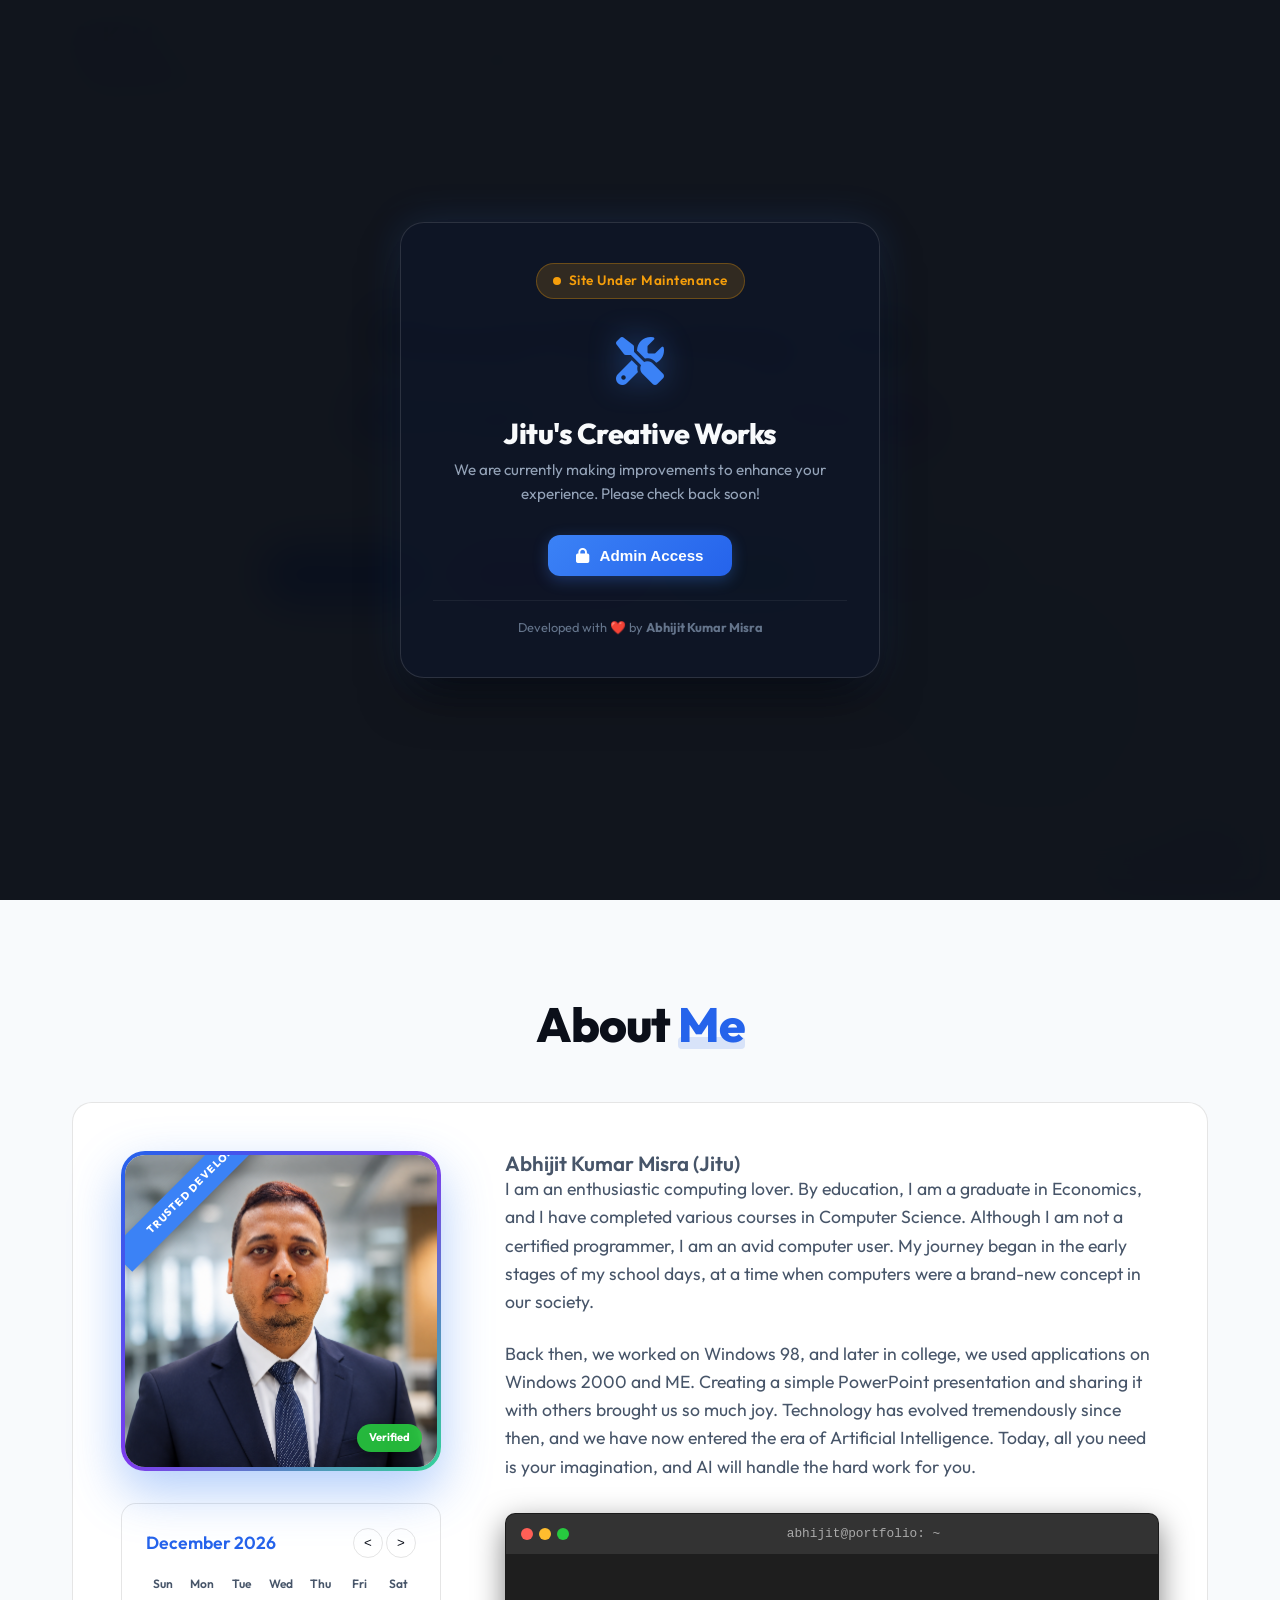
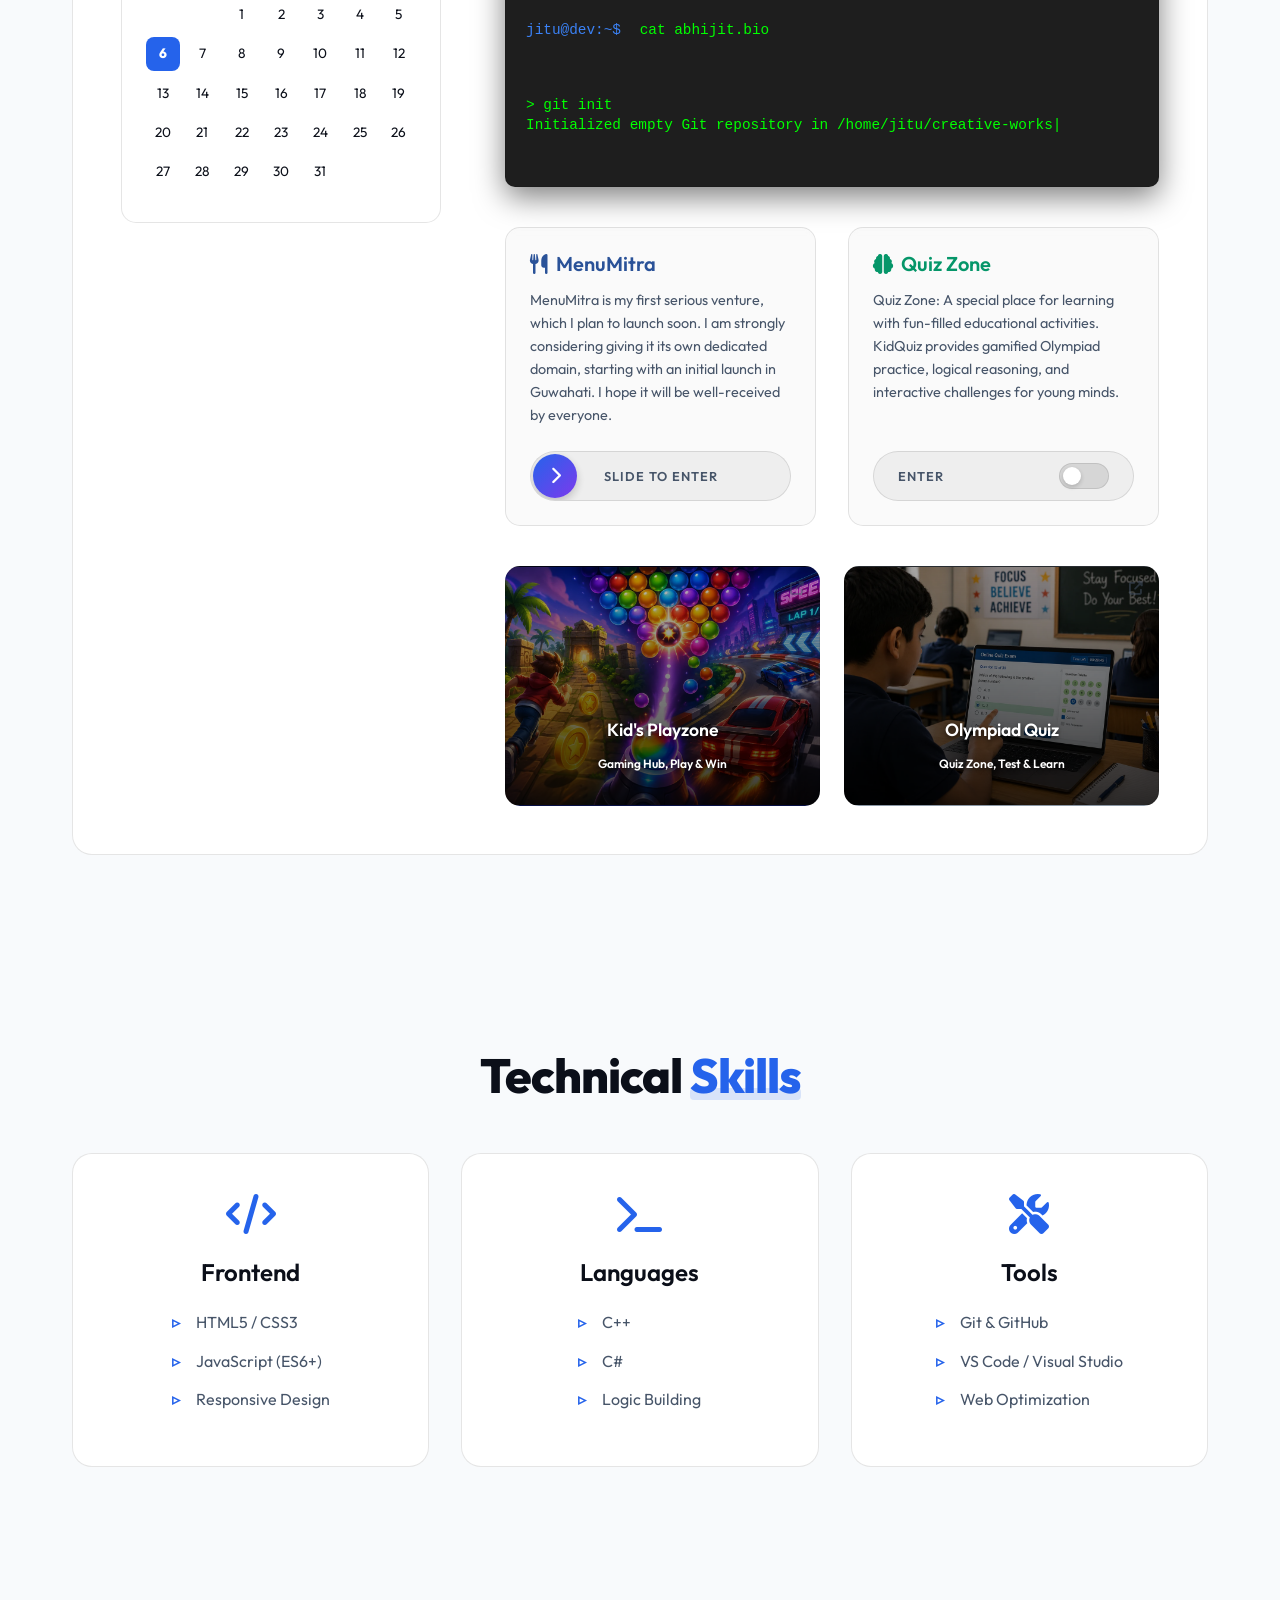
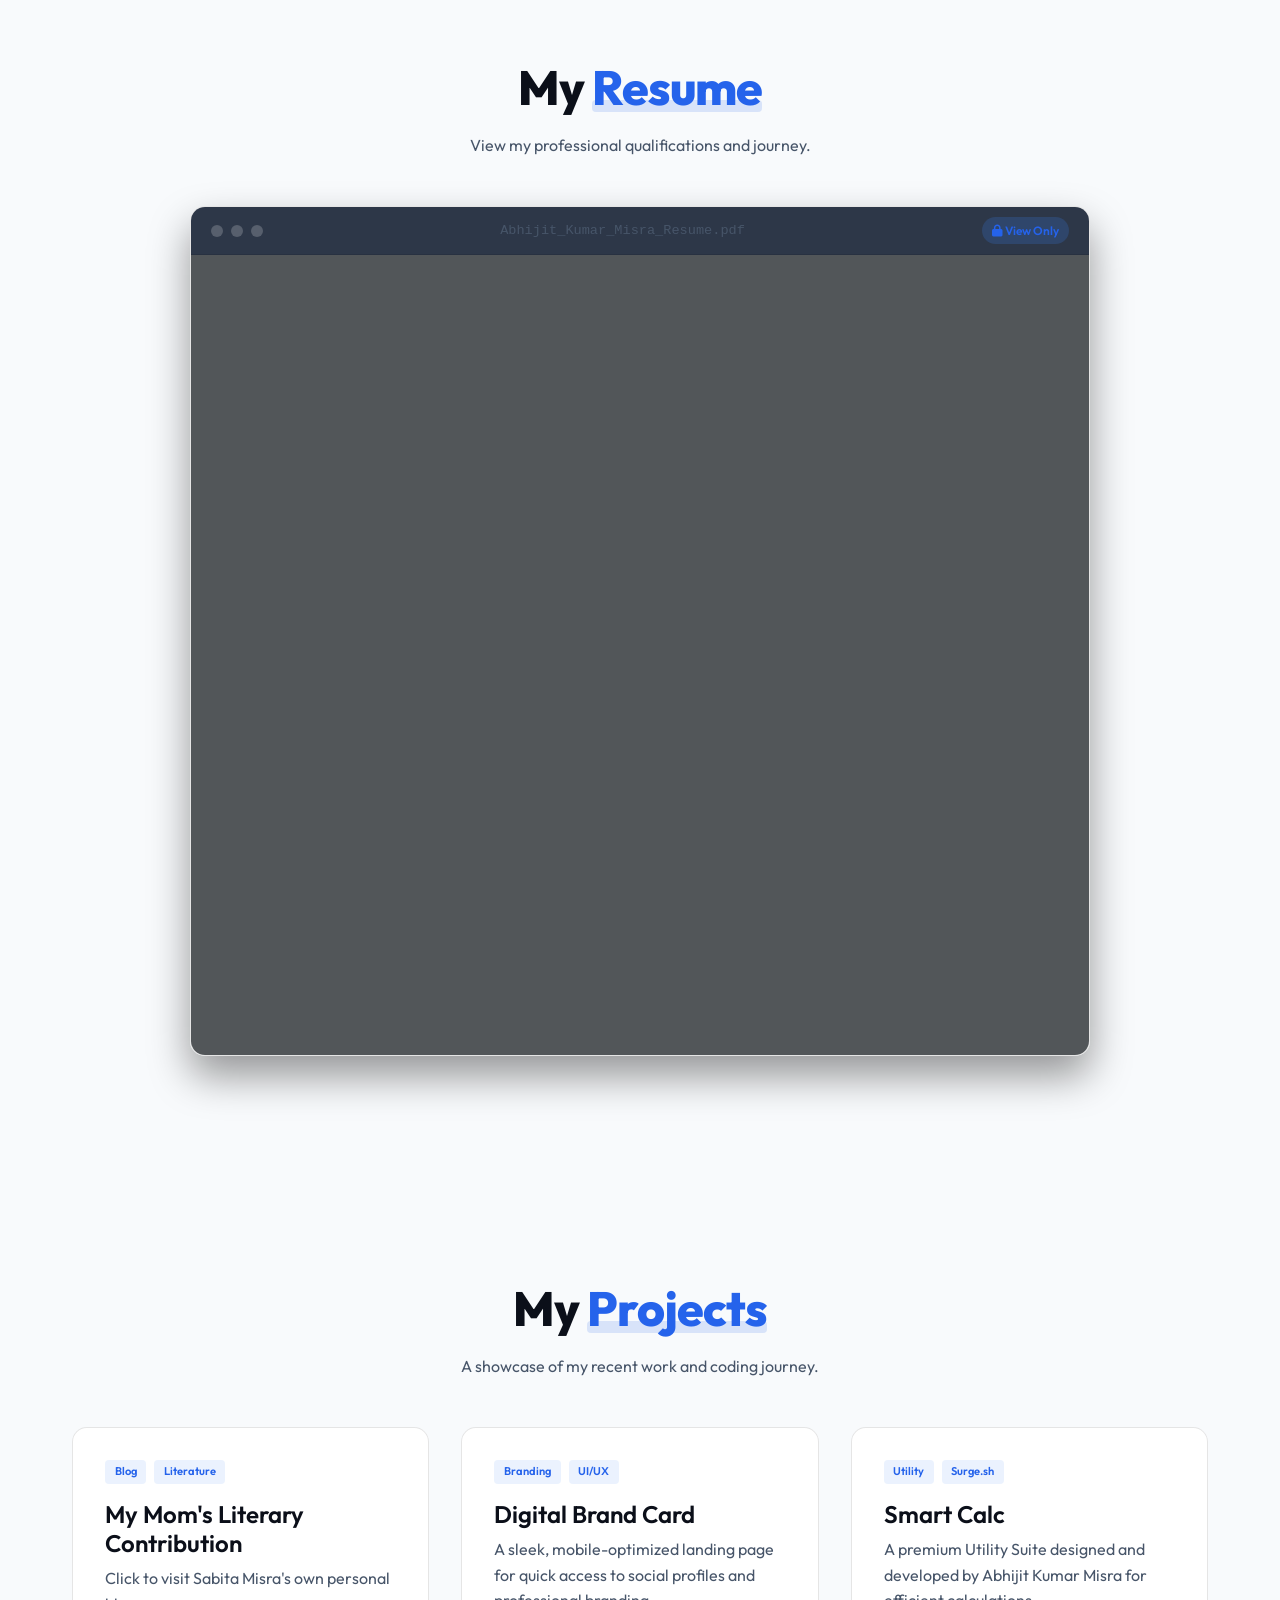
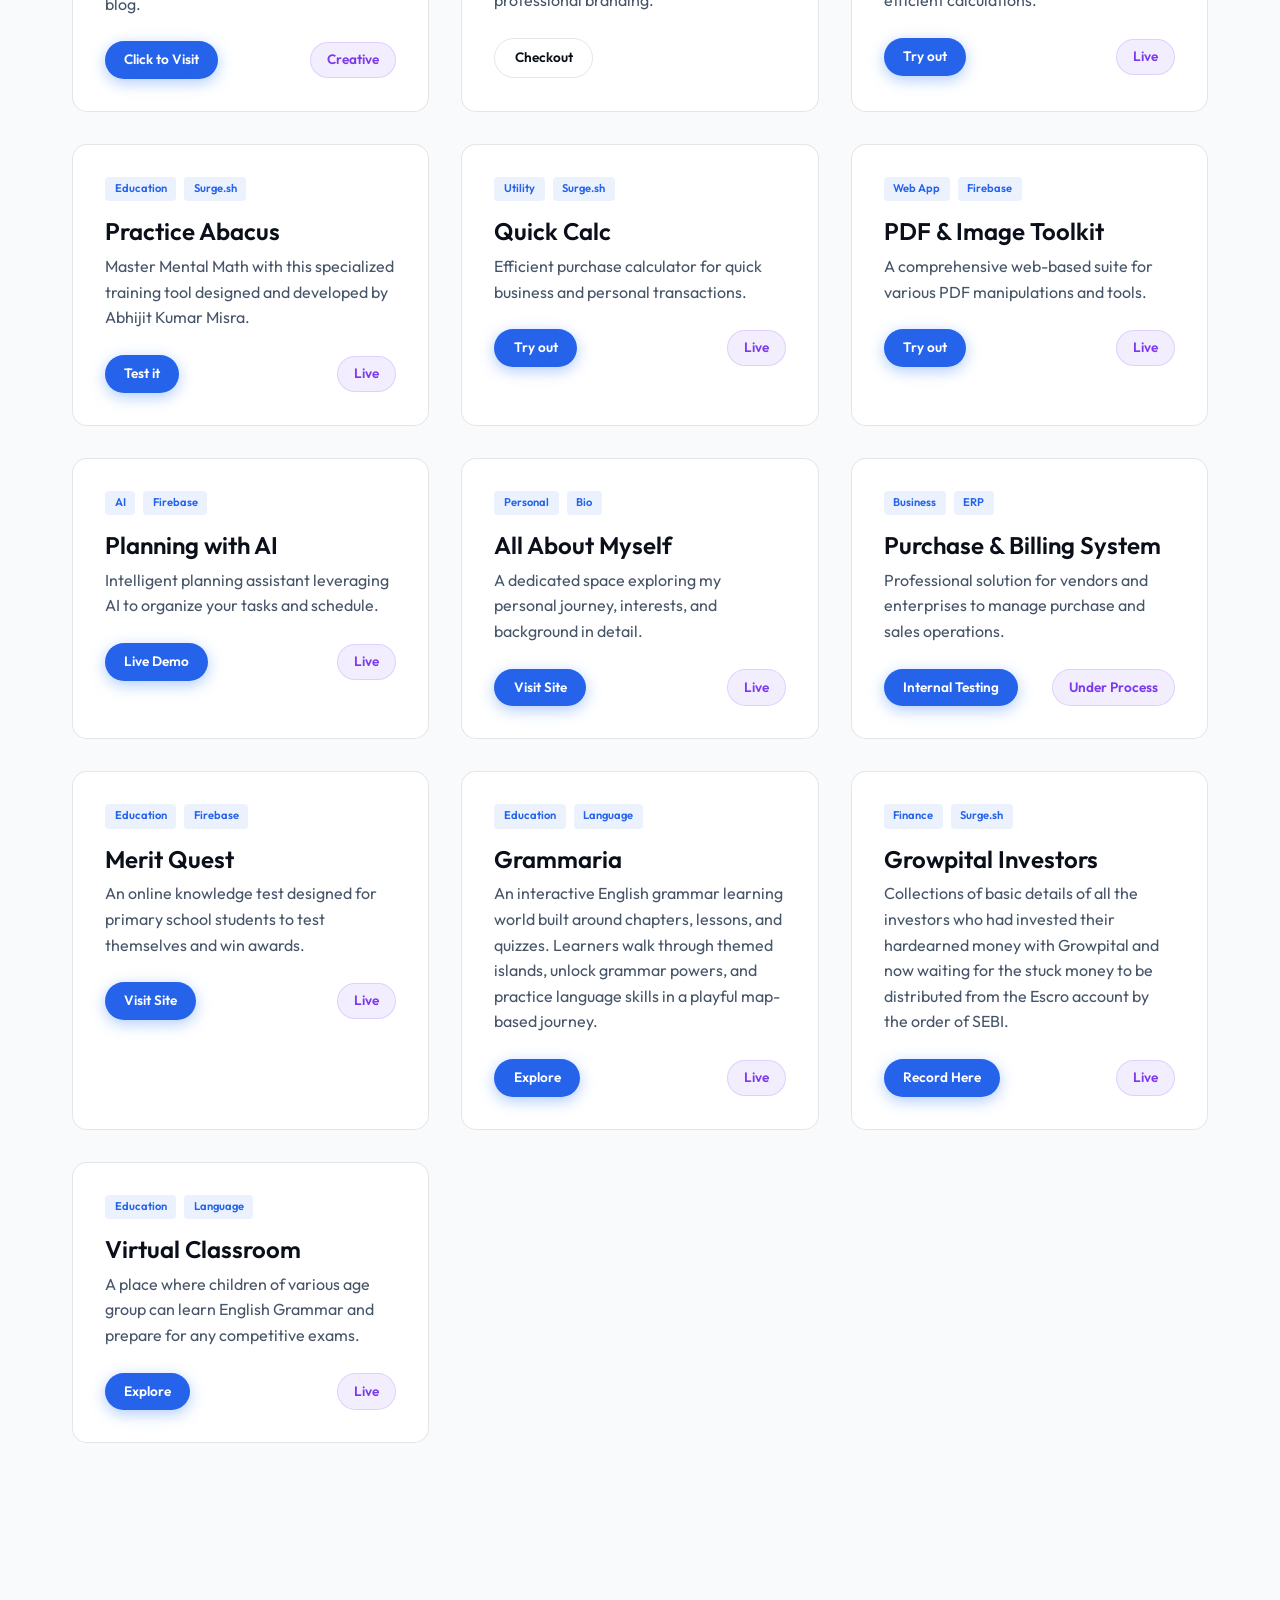
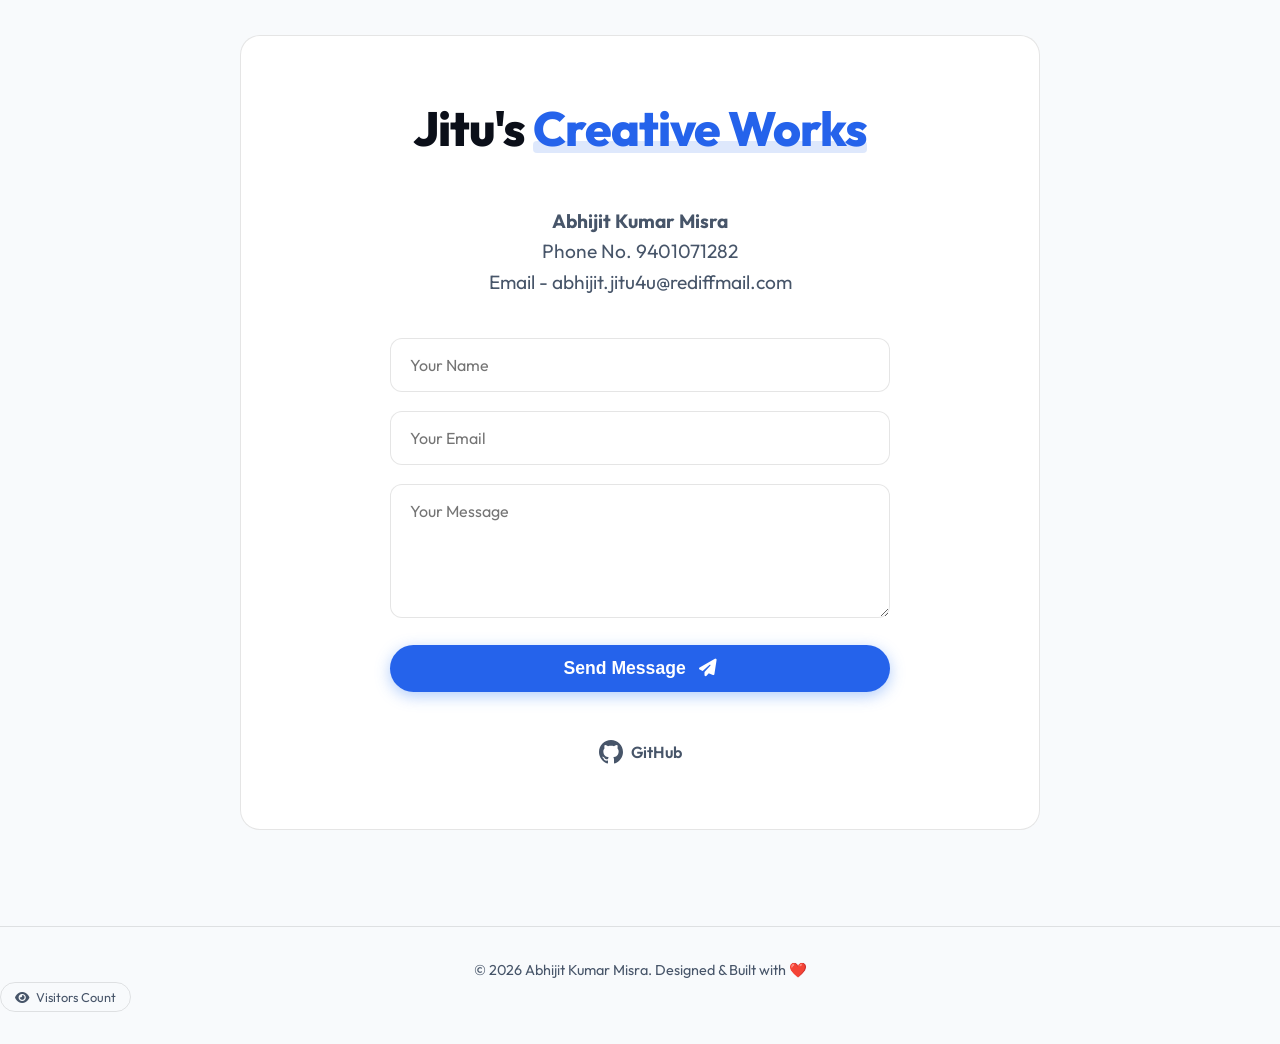
==== commit 27b4d7c4: "4" ====
--- a/index.html
+++ b/index.html
@@ -40,7 +40,7 @@
     <!-- Font Awesome -->
     <link rel="stylesheet" href="https://cdnjs.cloudflare.com/ajax/libs/font-awesome/6.4.0/css/all.min.css">
     <!-- Custom CSS -->
-    <link rel="stylesheet" href="styles.css?v=20260626">
+    <link rel="stylesheet" href="styles.css?v=20260723_maint">
 </head>
 <body>
     <!-- Mouse Spotlight -->
@@ -614,11 +614,54 @@
         <i class="fas fa-chevron-up"></i>
     </a>
 
-    <!-- Custom Cursor -->
-    <div class="custom-cursor" id="custom-cursor"></div>
-    <div class="custom-cursor-glow" id="custom-cursor-glow"></div>
+    <!-- Maintenance Overlay -->
+    <div id="maintenance-overlay" class="maintenance-overlay">
+        <div class="maintenance-card">
+            <div class="maintenance-badge">
+                <span class="pulse-dot"></span> Site Under Maintenance
+            </div>
+            <div class="maintenance-icon">
+                <i class="fas fa-tools"></i>
+            </div>
+            <h1 class="maintenance-title">Jitu's Creative Works</h1>
+            <p class="maintenance-sub">We are currently making improvements to enhance your experience. Please check back soon!</p>
+            
+            <button id="admin-access-btn" class="maintenance-admin-btn">
+                <i class="fas fa-lock"></i> Admin Access
+            </button>
+
+            <!-- Admin Password Form -->
+            <div id="admin-pass-container" class="admin-pass-container hidden">
+                <form id="admin-pass-form" class="admin-pass-form">
+                    <div class="input-group">
+                        <i class="fas fa-key input-icon"></i>
+                        <input type="password" id="admin-password-input" placeholder="Enter Admin Password" autocomplete="current-password" required>
+                        <button type="button" id="toggle-pass-visibility" class="pass-toggle-btn" aria-label="Toggle password visibility">
+                            <i class="fas fa-eye" id="pass-eye-icon"></i>
+                        </button>
+                    </div>
+                    <div id="admin-pass-error" class="pass-error-msg hidden">
+                        <i class="fas fa-exclamation-triangle"></i> Incorrect Password. Access Denied.
+                    </div>
+                    <div class="pass-form-actions">
+                        <button type="submit" class="pass-submit-btn">Unlock Site</button>
+                        <button type="button" id="cancel-admin-btn" class="pass-cancel-btn">Cancel</button>
+                    </div>
+                </form>
+            </div>
+
+            <div class="maintenance-footer">
+                Developed with ❤️ by <strong>Abhijit Kumar Misra</strong>
+            </div>
+        </div>
+    </div>
+
+    <!-- Floating Admin Lock Button (Visible when unlocked) -->
+    <button id="admin-lock-btn" class="admin-lock-btn hidden" title="Lock Site (Re-enable Maintenance Mode)">
+        <i class="fas fa-lock"></i> Lock Site
+    </button>
 
     <!-- Scripts -->
-    <script src="script.js?v=20260626"></script>
+    <script src="script.js?v=20260723_maint"></script>
 </body>
 </html>
--- a/styles.css
+++ b/styles.css
@@ -2322,4 +2322,312 @@
     }
 }
 
-
+/* ==========================================================================
+   Maintenance Overlay & Admin Access
+   ========================================================================== */
+body.maintenance-active {
+    overflow: hidden !important;
+    height: 100vh !important;
+}
+
+.maintenance-overlay {
+    position: fixed;
+    top: 0;
+    left: 0;
+    width: 100%;
+    height: 100%;
+    background: rgba(8, 12, 20, 0.96);
+    backdrop-filter: blur(20px);
+    -webkit-backdrop-filter: blur(20px);
+    z-index: 999999;
+    display: flex;
+    align-items: center;
+    justify-content: center;
+    padding: 20px;
+    transition: opacity 0.4s ease, visibility 0.4s ease;
+}
+
+.maintenance-overlay.hidden {
+    opacity: 0;
+    visibility: hidden;
+    pointer-events: none;
+}
+
+.maintenance-card {
+    background: rgba(15, 23, 42, 0.75);
+    border: 1px solid rgba(255, 255, 255, 0.12);
+    box-shadow: 0 25px 50px -12px rgba(0, 0, 0, 0.7), 0 0 40px rgba(59, 130, 246, 0.15);
+    border-radius: 24px;
+    padding: 40px 32px;
+    max-width: 480px;
+    width: 100%;
+    text-align: center;
+    position: relative;
+    overflow: hidden;
+    animation: maintenanceCardAppear 0.5s ease-out forwards;
+}
+
+@keyframes maintenanceCardAppear {
+    from {
+        opacity: 0;
+        transform: translateY(20px) scale(0.95);
+    }
+    to {
+        opacity: 1;
+        transform: translateY(0) scale(1);
+    }
+}
+
+.maintenance-badge {
+    display: inline-flex;
+    align-items: center;
+    gap: 8px;
+    background: rgba(245, 158, 11, 0.15);
+    color: #f59e0b;
+    border: 1px solid rgba(245, 158, 11, 0.3);
+    padding: 6px 16px;
+    border-radius: 50px;
+    font-size: 0.85rem;
+    font-weight: 600;
+    margin-bottom: 24px;
+    letter-spacing: 0.5px;
+}
+
+.pulse-dot {
+    width: 8px;
+    height: 8px;
+    background-color: #f59e0b;
+    border-radius: 50%;
+    box-shadow: 0 0 0 rgba(245, 158, 11, 0.4);
+    animation: pulseGlow 1.5s infinite;
+}
+
+@keyframes pulseGlow {
+    0% {
+        box-shadow: 0 0 0 0 rgba(245, 158, 11, 0.7);
+    }
+    70% {
+        box-shadow: 0 0 0 10px rgba(245, 158, 11, 0);
+    }
+    100% {
+        box-shadow: 0 0 0 0 rgba(245, 158, 11, 0);
+    }
+}
+
+.maintenance-icon {
+    font-size: 3rem;
+    color: #3b82f6;
+    margin-bottom: 16px;
+    filter: drop-shadow(0 0 15px rgba(59, 130, 246, 0.4));
+    animation: wrenchFloat 3s ease-in-out infinite;
+}
+
+@keyframes wrenchFloat {
+    0%, 100% { transform: translateY(0) rotate(0deg); }
+    50% { transform: translateY(-8px) rotate(5deg); }
+}
+
+.maintenance-title {
+    font-size: 1.8rem;
+    font-weight: 800;
+    color: #f8fafc;
+    margin-bottom: 8px;
+    letter-spacing: -0.5px;
+}
+
+.maintenance-sub {
+    font-size: 0.95rem;
+    color: #94a3b8;
+    line-height: 1.6;
+    margin-bottom: 28px;
+}
+
+.maintenance-admin-btn {
+    background: linear-gradient(135deg, #3b82f6, #2563eb);
+    color: #ffffff;
+    border: none;
+    padding: 12px 28px;
+    border-radius: 12px;
+    font-size: 0.95rem;
+    font-weight: 600;
+    cursor: pointer;
+    display: inline-flex;
+    align-items: center;
+    gap: 10px;
+    transition: all 0.3s ease;
+    box-shadow: 0 4px 15px rgba(59, 130, 246, 0.3);
+}
+
+.maintenance-admin-btn:hover {
+    transform: translateY(-2px);
+    box-shadow: 0 6px 20px rgba(59, 130, 246, 0.5);
+    background: linear-gradient(135deg, #2563eb, #1d4ed8);
+}
+
+.admin-pass-container {
+    margin-top: 20px;
+    background: rgba(255, 255, 255, 0.04);
+    border: 1px solid rgba(255, 255, 255, 0.1);
+    border-radius: 16px;
+    padding: 20px;
+    animation: maintenanceCardAppear 0.3s ease;
+}
+
+.admin-pass-container.hidden {
+    display: none;
+}
+
+.admin-pass-form .input-group {
+    position: relative;
+    display: flex;
+    align-items: center;
+    margin-bottom: 12px;
+}
+
+.admin-pass-form .input-icon {
+    position: absolute;
+    left: 14px;
+    color: #94a3b8;
+    font-size: 0.9rem;
+}
+
+.admin-pass-form input {
+    width: 100%;
+    padding: 12px 42px 12px 38px;
+    background: rgba(15, 23, 42, 0.6);
+    border: 1px solid rgba(255, 255, 255, 0.15);
+    border-radius: 10px;
+    color: #ffffff;
+    font-size: 0.95rem;
+    outline: none;
+    transition: border-color 0.3s;
+}
+
+.admin-pass-form input:focus {
+    border-color: #3b82f6;
+    box-shadow: 0 0 0 2px rgba(59, 130, 246, 0.25);
+}
+
+.pass-toggle-btn {
+    position: absolute;
+    right: 12px;
+    background: none;
+    border: none;
+    color: #94a3b8;
+    cursor: pointer;
+    padding: 4px;
+    display: flex;
+    align-items: center;
+    justify-content: center;
+    transition: color 0.2s;
+}
+
+.pass-toggle-btn:hover {
+    color: #ffffff;
+}
+
+.pass-error-msg {
+    color: #ef4444;
+    font-size: 0.85rem;
+    margin-bottom: 12px;
+    display: flex;
+    align-items: center;
+    justify-content: center;
+    gap: 6px;
+}
+
+.pass-error-msg.hidden {
+    display: none;
+}
+
+.admin-pass-form.shake {
+    animation: shakeError 0.4s ease;
+}
+
+@keyframes shakeError {
+    0%, 100% { transform: translateX(0); }
+    20%, 60% { transform: translateX(-8px); }
+    40%, 80% { transform: translateX(8px); }
+}
+
+.pass-form-actions {
+    display: flex;
+    gap: 10px;
+    justify-content: center;
+}
+
+.pass-submit-btn {
+    background: #10b981;
+    color: #ffffff;
+    border: none;
+    padding: 10px 20px;
+    border-radius: 10px;
+    font-weight: 600;
+    font-size: 0.9rem;
+    cursor: pointer;
+    transition: background 0.2s, transform 0.2s;
+}
+
+.pass-submit-btn:hover {
+    background: #059669;
+    transform: translateY(-1px);
+}
+
+.pass-cancel-btn {
+    background: rgba(255, 255, 255, 0.08);
+    color: #94a3b8;
+    border: 1px solid rgba(255, 255, 255, 0.1);
+    padding: 10px 18px;
+    border-radius: 10px;
+    font-weight: 600;
+    font-size: 0.9rem;
+    cursor: pointer;
+    transition: all 0.2s;
+}
+
+.pass-cancel-btn:hover {
+    background: rgba(255, 255, 255, 0.15);
+    color: #ffffff;
+}
+
+.maintenance-footer {
+    margin-top: 24px;
+    font-size: 0.8rem;
+    color: #64748b;
+    border-top: 1px solid rgba(255, 255, 255, 0.06);
+    padding-top: 16px;
+}
+
+.admin-lock-btn {
+    position: fixed;
+    bottom: 24px;
+    right: 85px;
+    z-index: 9990;
+    background: rgba(239, 68, 68, 0.9);
+    color: #ffffff;
+    border: 1px solid rgba(255, 255, 255, 0.2);
+    padding: 10px 16px;
+    border-radius: 50px;
+    font-size: 0.85rem;
+    font-weight: 600;
+    cursor: pointer;
+    display: flex;
+    align-items: center;
+    gap: 8px;
+    box-shadow: 0 4px 15px rgba(0, 0, 0, 0.4);
+    backdrop-filter: blur(8px);
+    transition: all 0.3s ease;
+}
+
+.admin-lock-btn:hover {
+    background: #dc2626;
+    transform: translateY(-2px);
+    box-shadow: 0 6px 20px rgba(239, 68, 68, 0.4);
+}
+
+.admin-lock-btn.hidden {
+    display: none !important;
+}
+
+
+
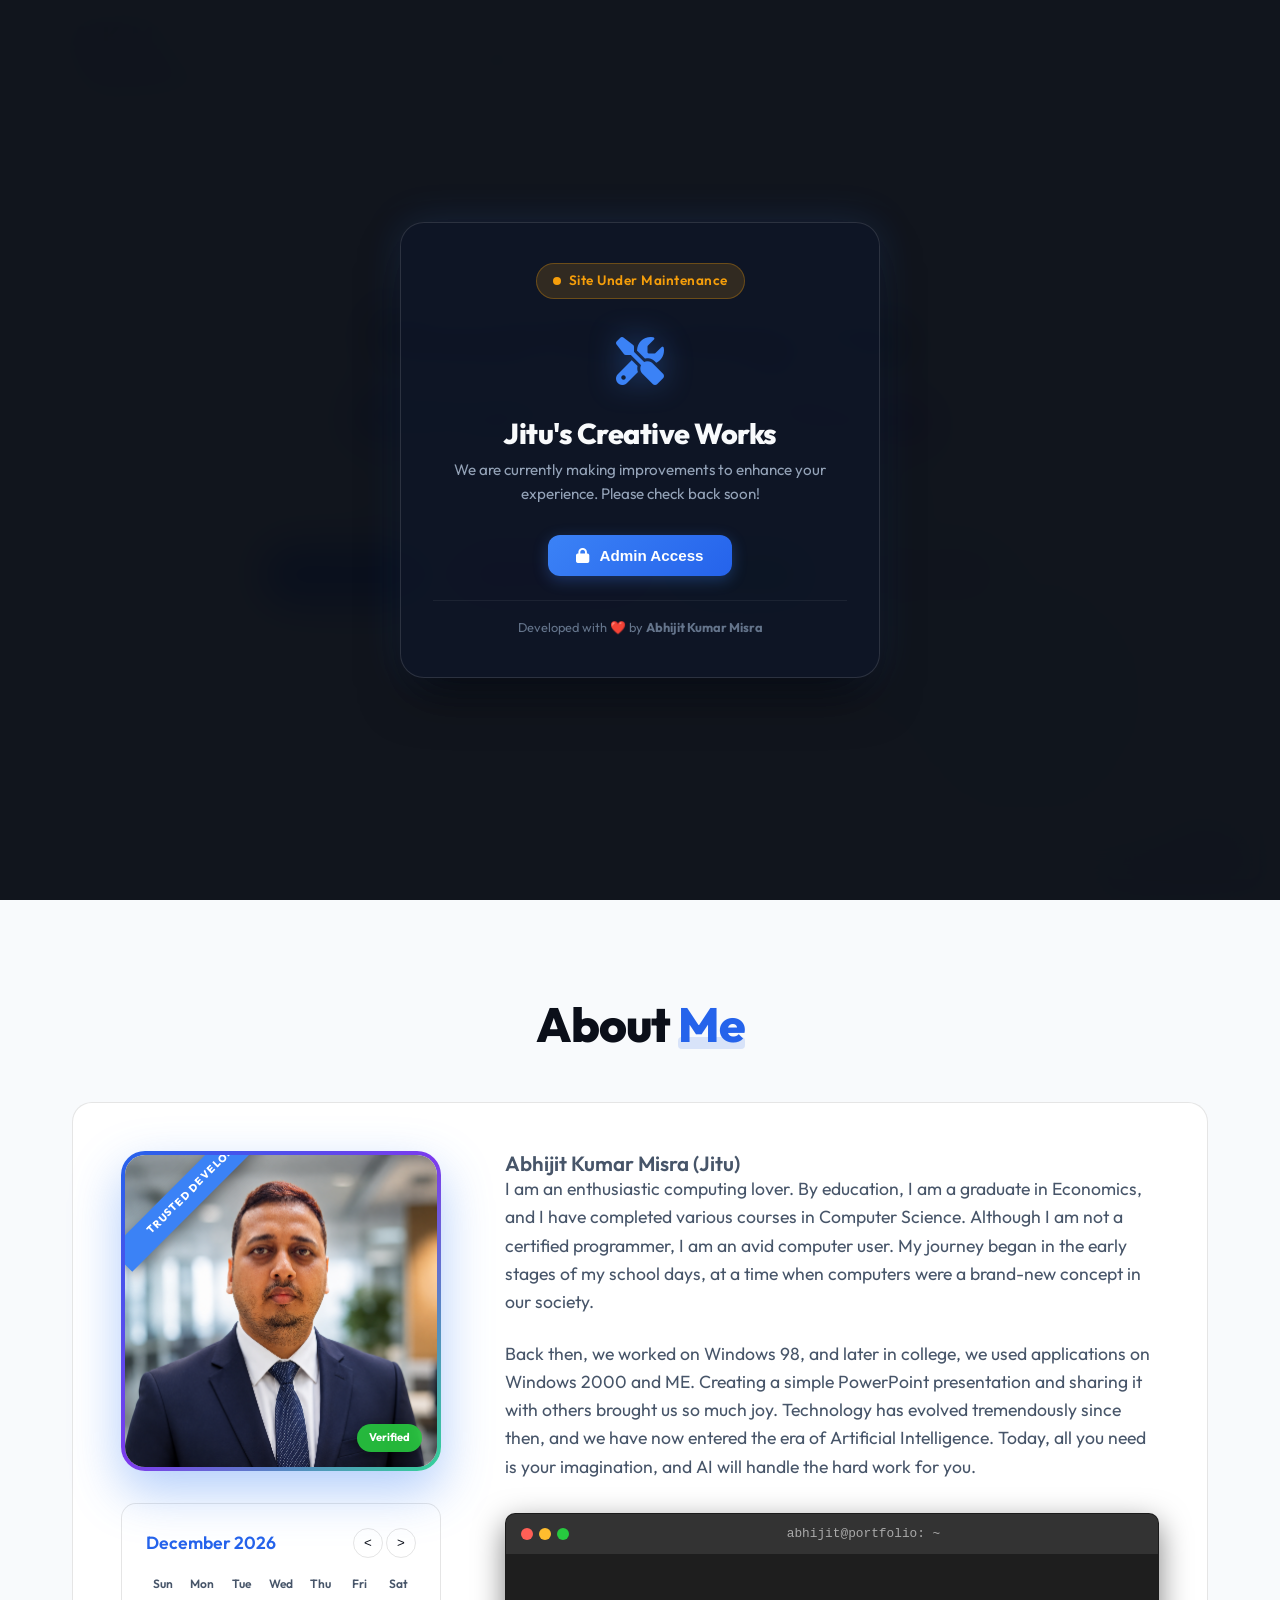
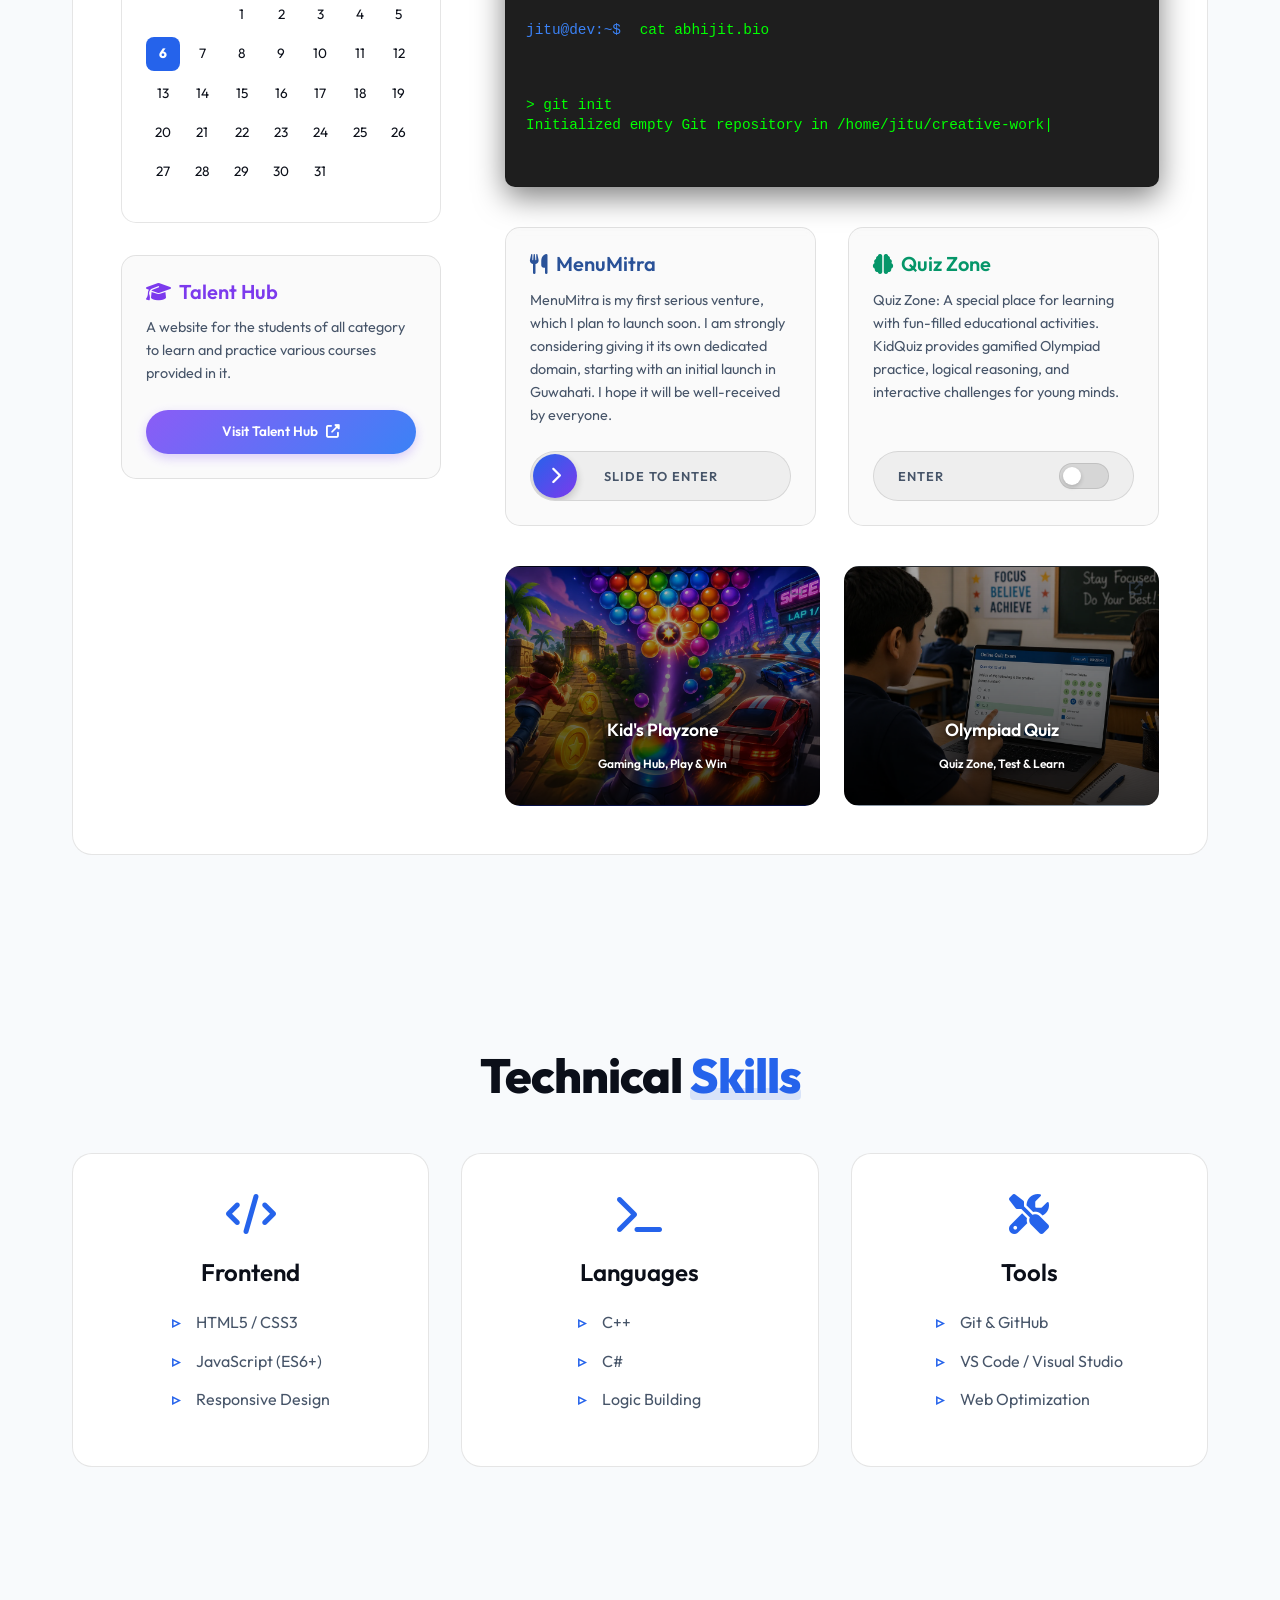
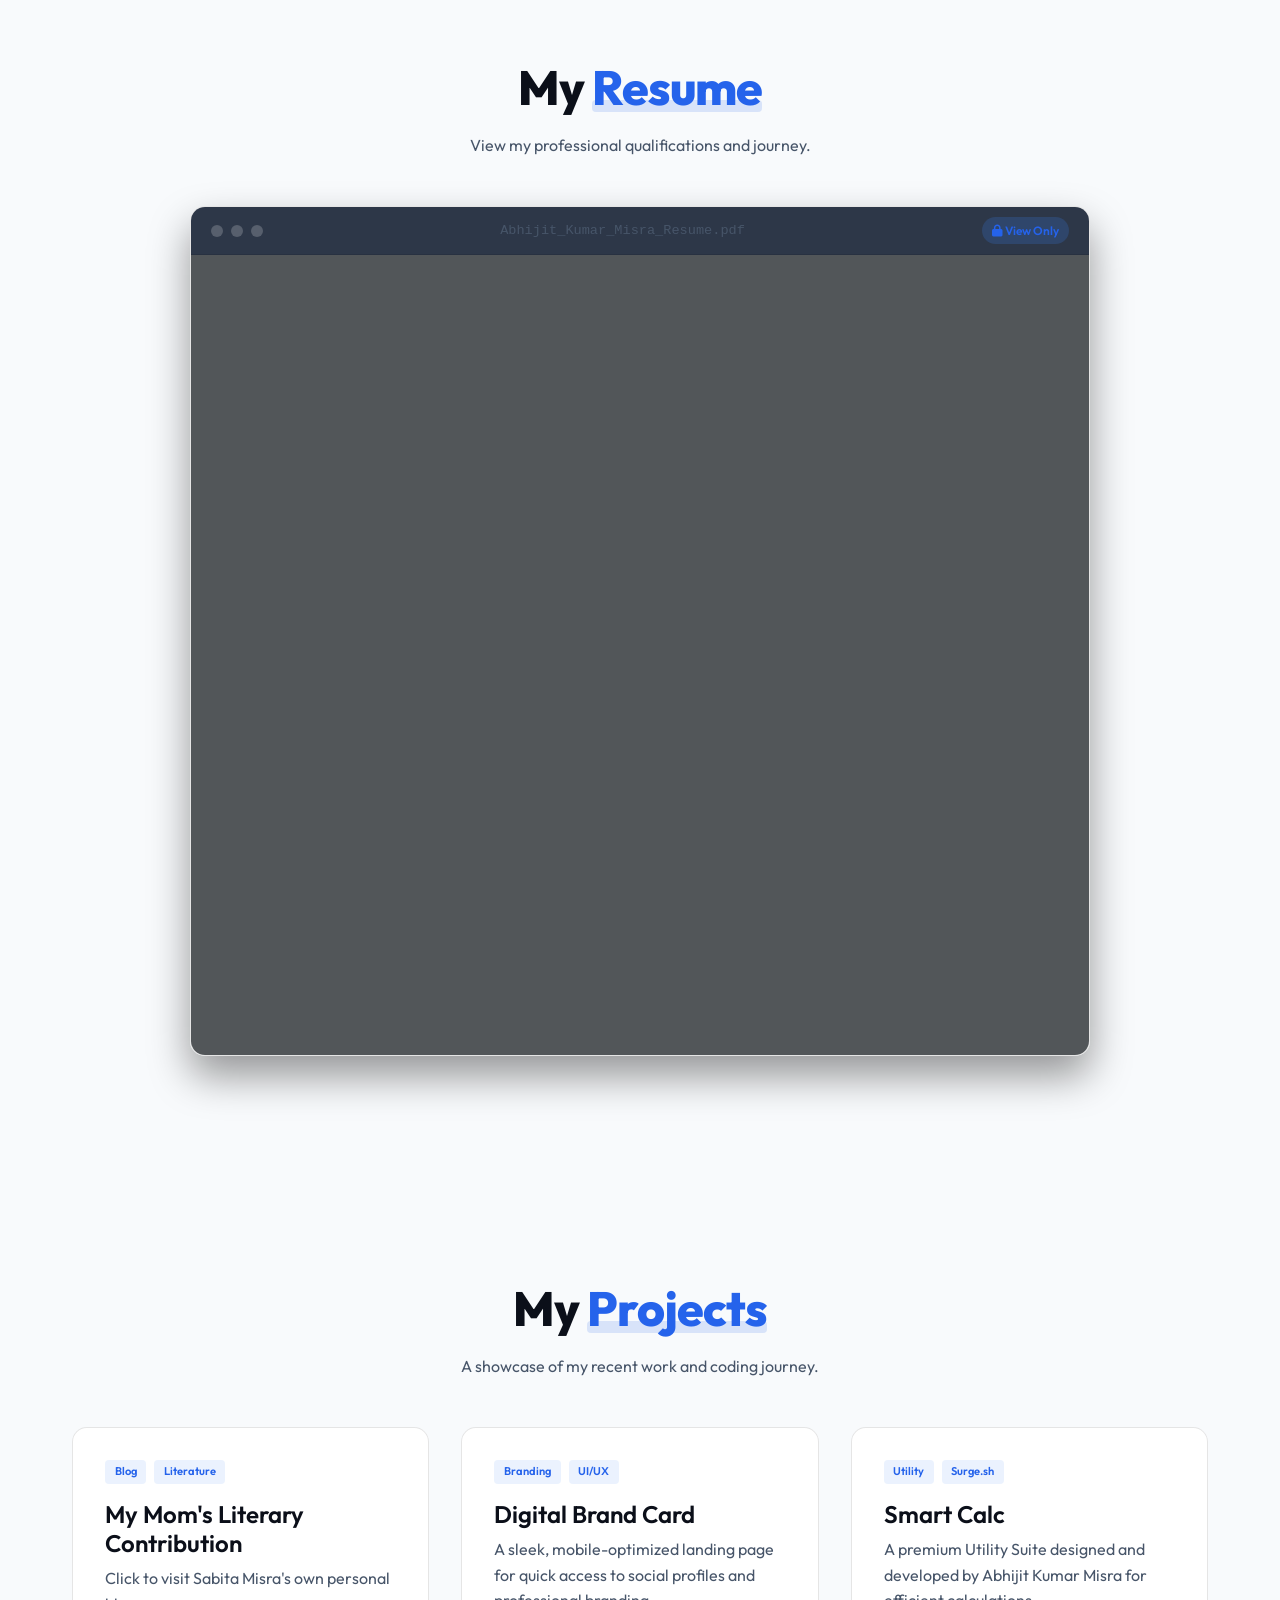
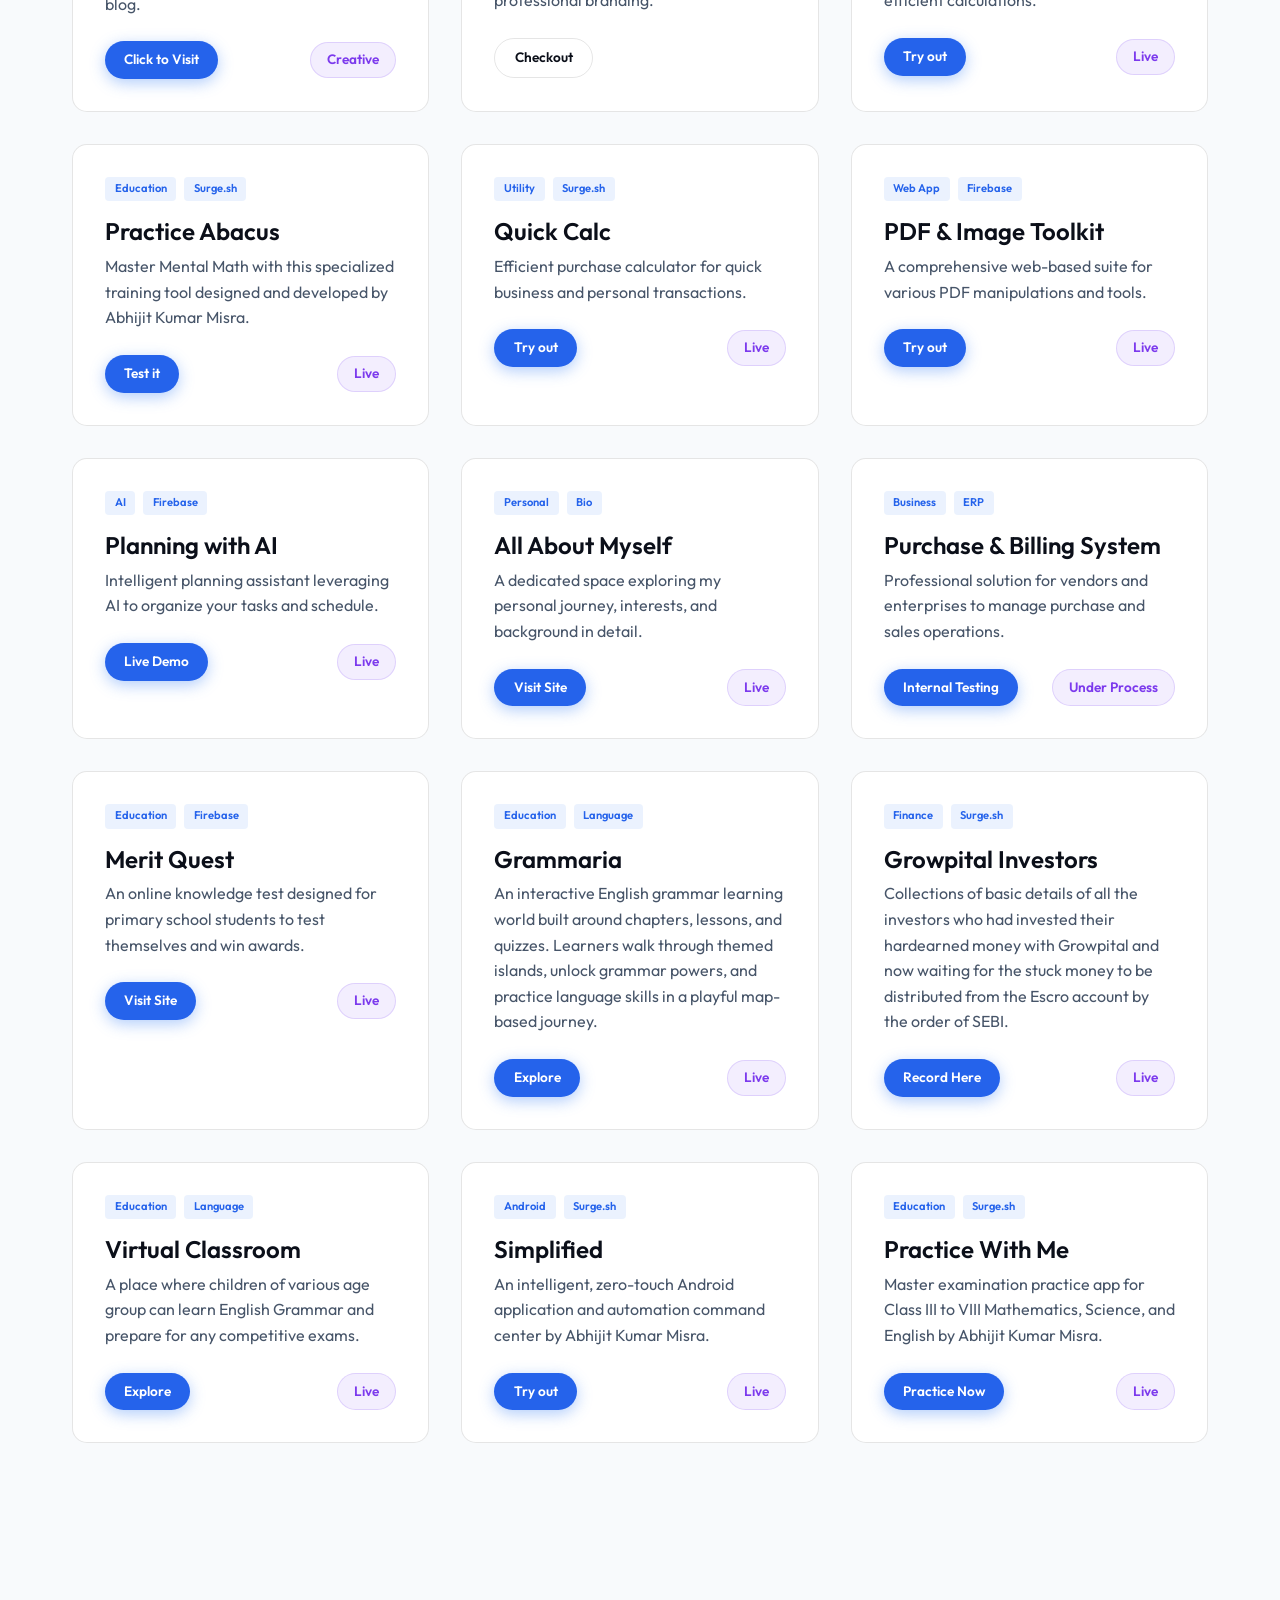
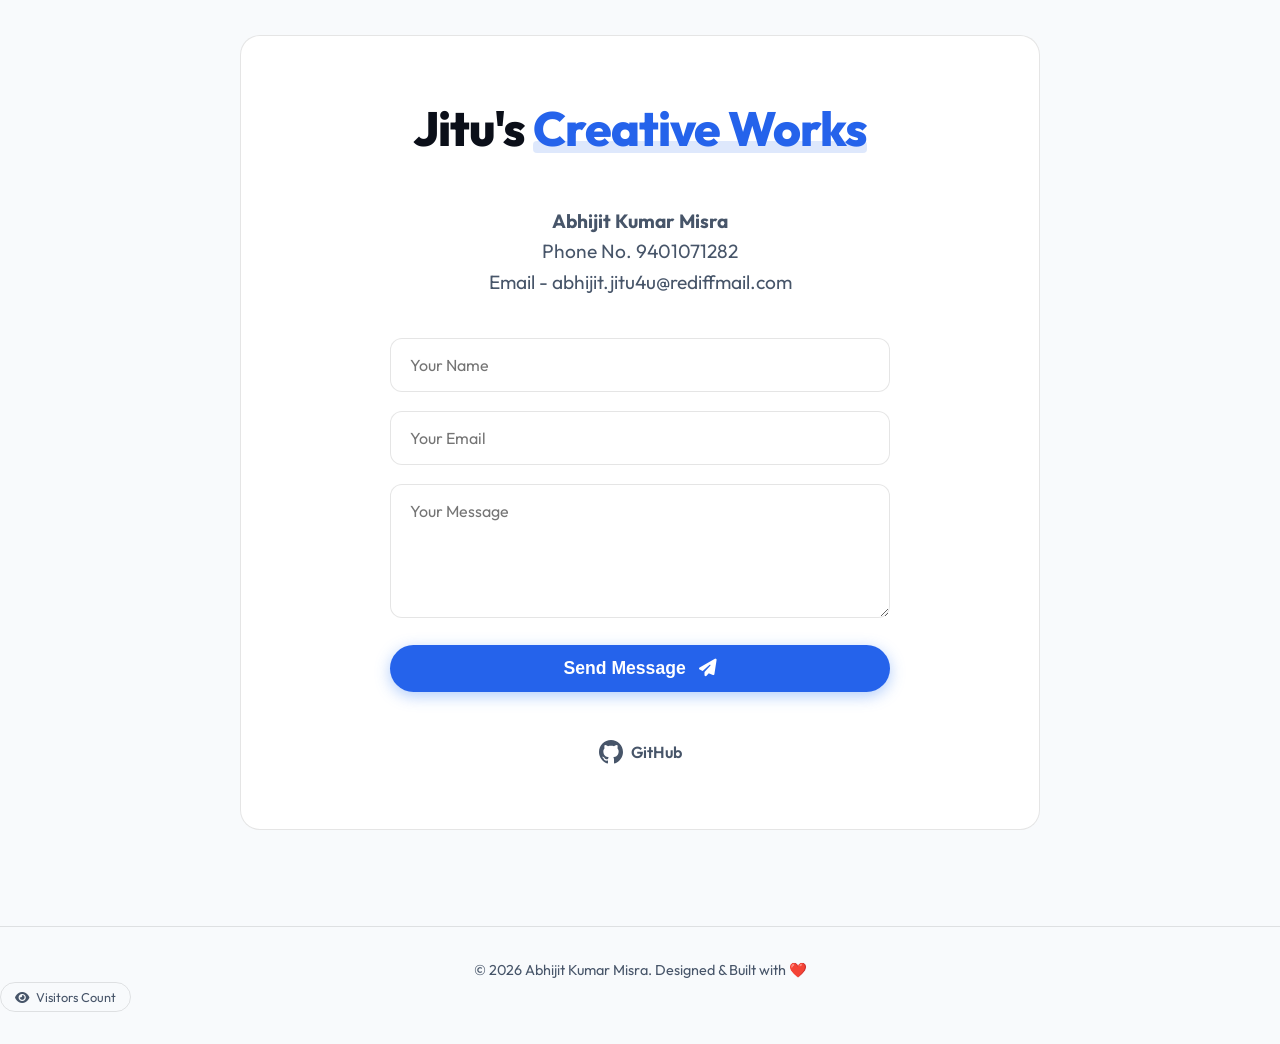
==== commit cd8ee42e: "4" ====
--- a/index.html
+++ b/index.html
@@ -132,6 +132,15 @@
                             </div>
                             <div id="calendar-days" class="calendar-grid days"></div>
                         </div>
+
+                        <!-- Talent Hub Box -->
+                        <div class="talent-hub-box">
+                            <h3><i class="fas fa-graduation-cap"></i> Talent Hub</h3>
+                            <p>A website for the students of all category to learn and practice various courses provided in it.</p>
+                            <a href="https://app.talent-hub.workers.dev" target="_blank" rel="noopener noreferrer" class="talent-hub-link-btn">
+                                <span>Visit Talent Hub</span> <i class="fas fa-external-link-alt"></i>
+                            </a>
+                        </div>
                     </div>
                     
                     <div class="about-text">
@@ -471,6 +480,36 @@
                             </div>
                         </div>
                     </div>
+                    <!-- Project 14 -->
+                    <div class="project-card">
+                        <div class="project-content">
+                            <div class="project-tags">
+                                <span class="tag">Android</span>
+                                <span class="tag">Surge.sh</span>
+                            </div>
+                            <h3>Simplified</h3>
+                            <p>An intelligent, zero-touch Android application and automation command center by Abhijit Kumar Misra.</p>
+                            <div class="project-links">
+                                <a href="https://simplified-app.surge.sh" target="_blank" rel="noopener noreferrer" class="btn primary-btn small-btn">Try out</a>
+                                <span class="project-status">Live</span>
+                            </div>
+                        </div>
+                    </div>
+                    <!-- Project 15 -->
+                    <div class="project-card">
+                        <div class="project-content">
+                            <div class="project-tags">
+                                <span class="tag">Education</span>
+                                <span class="tag">Surge.sh</span>
+                            </div>
+                            <h3>Practice With Me</h3>
+                            <p>Master examination practice app for Class III to VIII Mathematics, Science, and English by Abhijit Kumar Misra.</p>
+                            <div class="project-links">
+                                <a href="https://practice-with-me.surge.sh" target="_blank" rel="noopener noreferrer" class="btn primary-btn small-btn">Practice Now</a>
+                                <span class="project-status">Live</span>
+                            </div>
+                        </div>
+                    </div>
 
                 </div>
             </div>
--- a/styles.css
+++ b/styles.css
@@ -1438,7 +1438,8 @@
 }
 
 .menu-mitra-box,
-.quiz-zone-box {
+.quiz-zone-box,
+.talent-hub-box {
     background: rgba(255, 255, 255, 0.03);
     border: 1px solid var(--glass-border);
     border-radius: 15px;
@@ -1447,6 +1448,59 @@
     display: flex;
     flex-direction: column;
     justify-content: space-between;
+    transition: transform 0.4s cubic-bezier(0.175, 0.885, 0.32, 1.275), border-color var(--transition-speed) ease, box-shadow var(--transition-speed) ease;
+}
+
+.talent-hub-box {
+    width: 100%;
+    max-width: 350px;
+}
+
+.talent-hub-box:hover {
+    transform: translateY(-5px);
+    border-color: var(--accent-color);
+    box-shadow: 0 10px 30px rgba(59, 130, 246, 0.2);
+}
+
+.talent-hub-box h3 {
+    font-size: 1.25rem;
+    color: #8b5cf6;
+    margin-top: 0;
+    margin-bottom: 0.8rem;
+    display: flex;
+    align-items: center;
+    gap: 0.5rem;
+}
+
+.talent-hub-box p {
+    font-size: 0.9rem;
+    color: var(--text-secondary);
+    line-height: 1.6;
+    margin-bottom: 1.5rem;
+}
+
+.talent-hub-link-btn {
+    display: inline-flex;
+    align-items: center;
+    justify-content: center;
+    gap: 0.5rem;
+    padding: 0.7rem 1.2rem;
+    background: linear-gradient(135deg, #8b5cf6, #3b82f6);
+    color: #ffffff;
+    text-decoration: none;
+    border-radius: 25px;
+    font-size: 0.85rem;
+    font-weight: 600;
+    transition: all 0.3s ease;
+    box-shadow: 0 4px 12px rgba(139, 92, 246, 0.3);
+    margin-top: auto;
+    width: 100%;
+}
+
+.talent-hub-link-btn:hover {
+    transform: translateY(-2px);
+    box-shadow: 0 6px 18px rgba(139, 92, 246, 0.5);
+    filter: brightness(1.1);
 }
 
 .quiz-zone-box h3 {
@@ -1549,6 +1603,14 @@
 
 [data-theme="light"] .quiz-zone-box h3 {
     color: #059669; /* Emerald/Green Accent for light theme */
+}
+
+[data-theme="light"] .talent-hub-box {
+    background: rgba(0, 0, 0, 0.02);
+}
+
+[data-theme="light"] .talent-hub-box h3 {
+    color: #7c3aed;
 }
 
 [data-theme="light"] .slide-track {
@@ -2243,14 +2305,15 @@
     }
 }
 /* --- Card Glare Effect --- */
-.project-card, .menu-mitra-box, .quiz-zone-box {
+.project-card, .menu-mitra-box, .quiz-zone-box, .talent-hub-box {
     position: relative;
     overflow: hidden;
 }
 
 .project-card::after,
 .menu-mitra-box::after,
-.quiz-zone-box::after {
+.quiz-zone-box::after,
+.talent-hub-box::after {
     content: '';
     position: absolute;
     top: 0;
@@ -2267,7 +2330,8 @@
 
 .project-card:hover::after,
 .menu-mitra-box:hover::after,
-.quiz-zone-box:hover::after {
+.quiz-zone-box:hover::after,
+.talent-hub-box:hover::after {
     opacity: 1;
 }
 
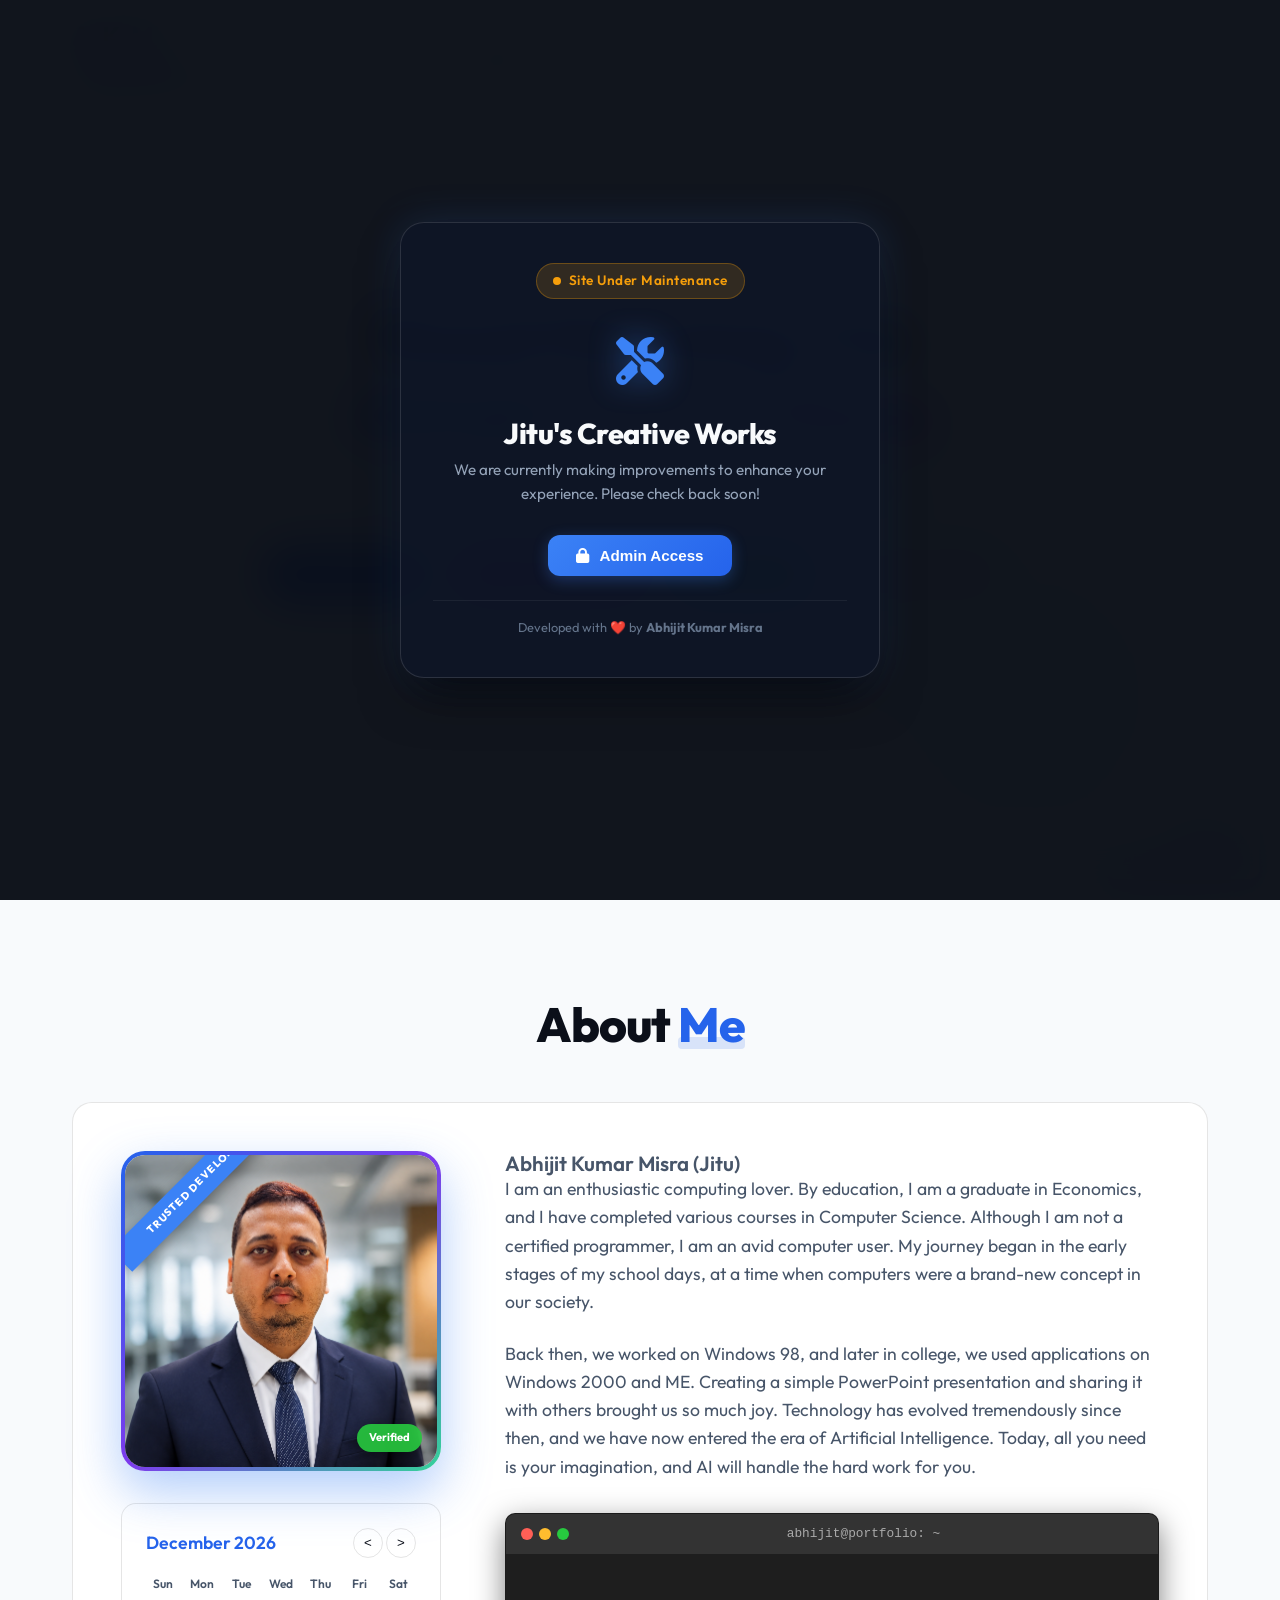
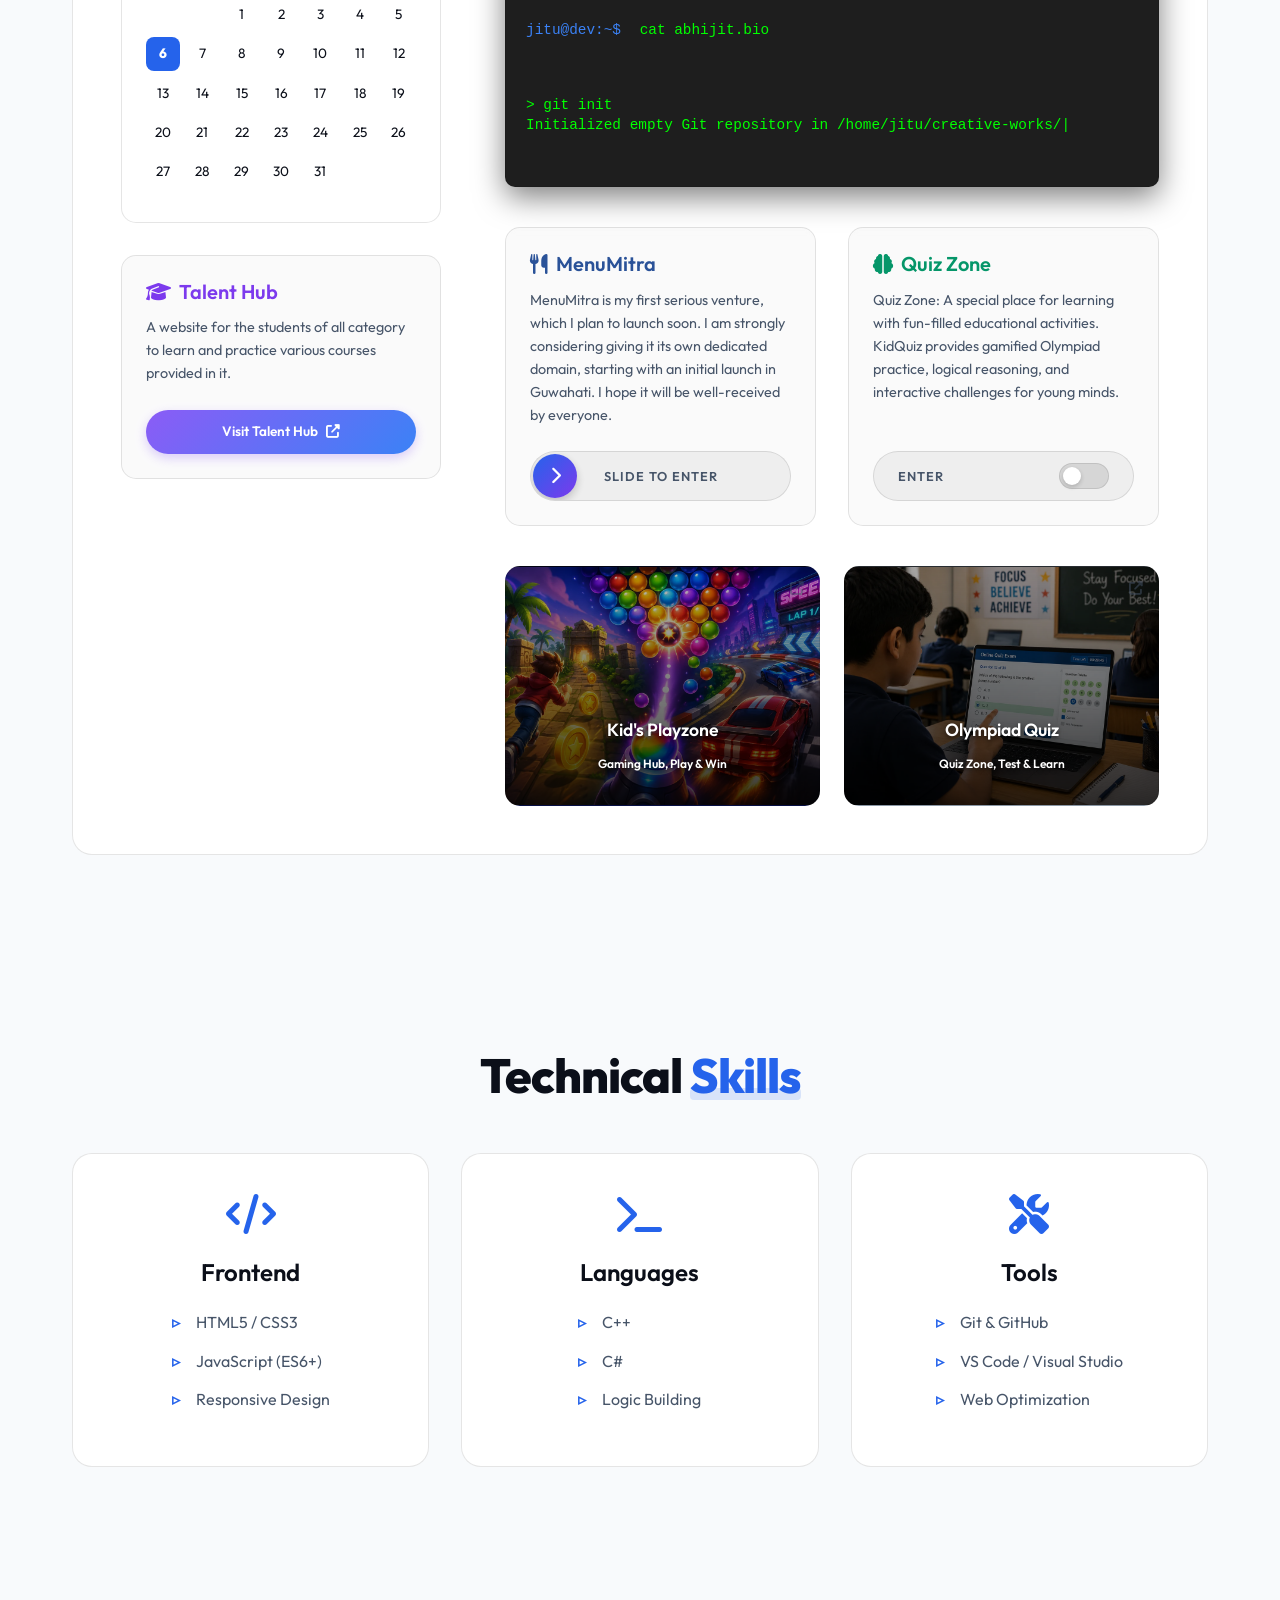
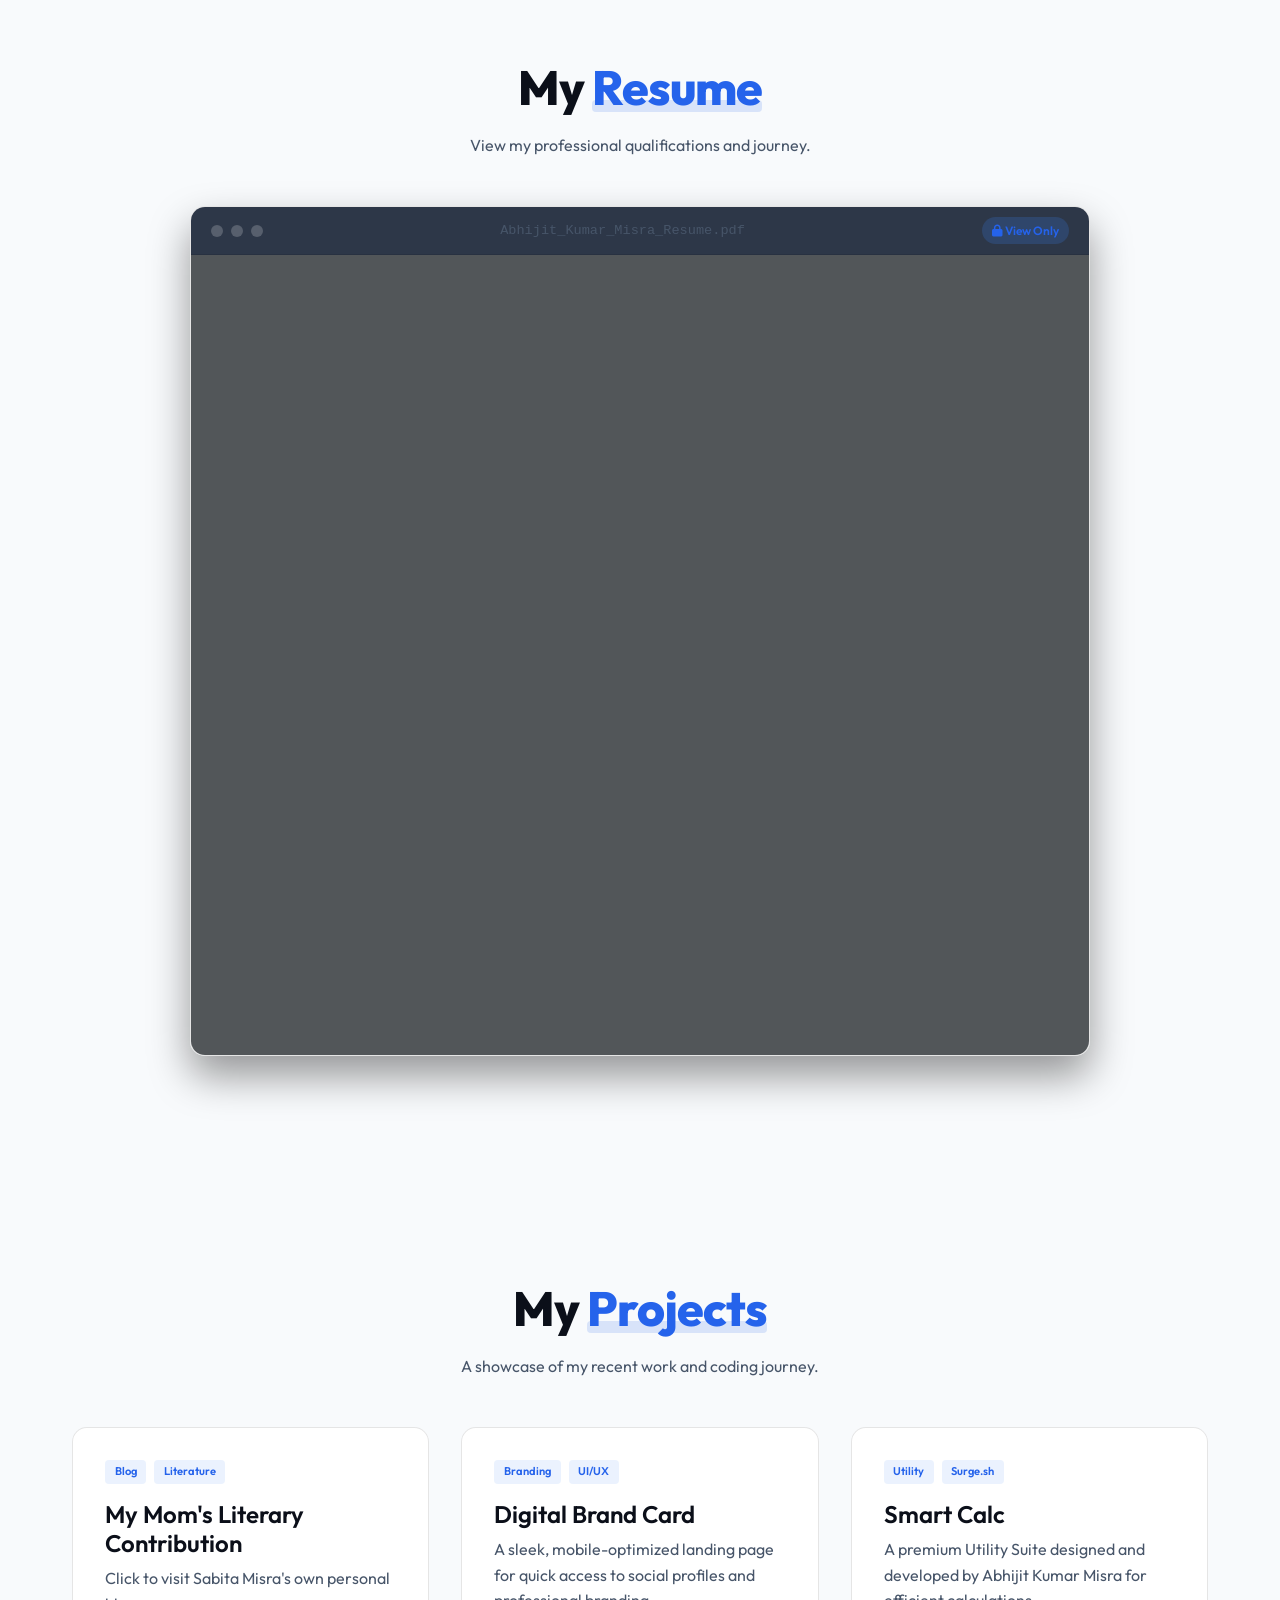
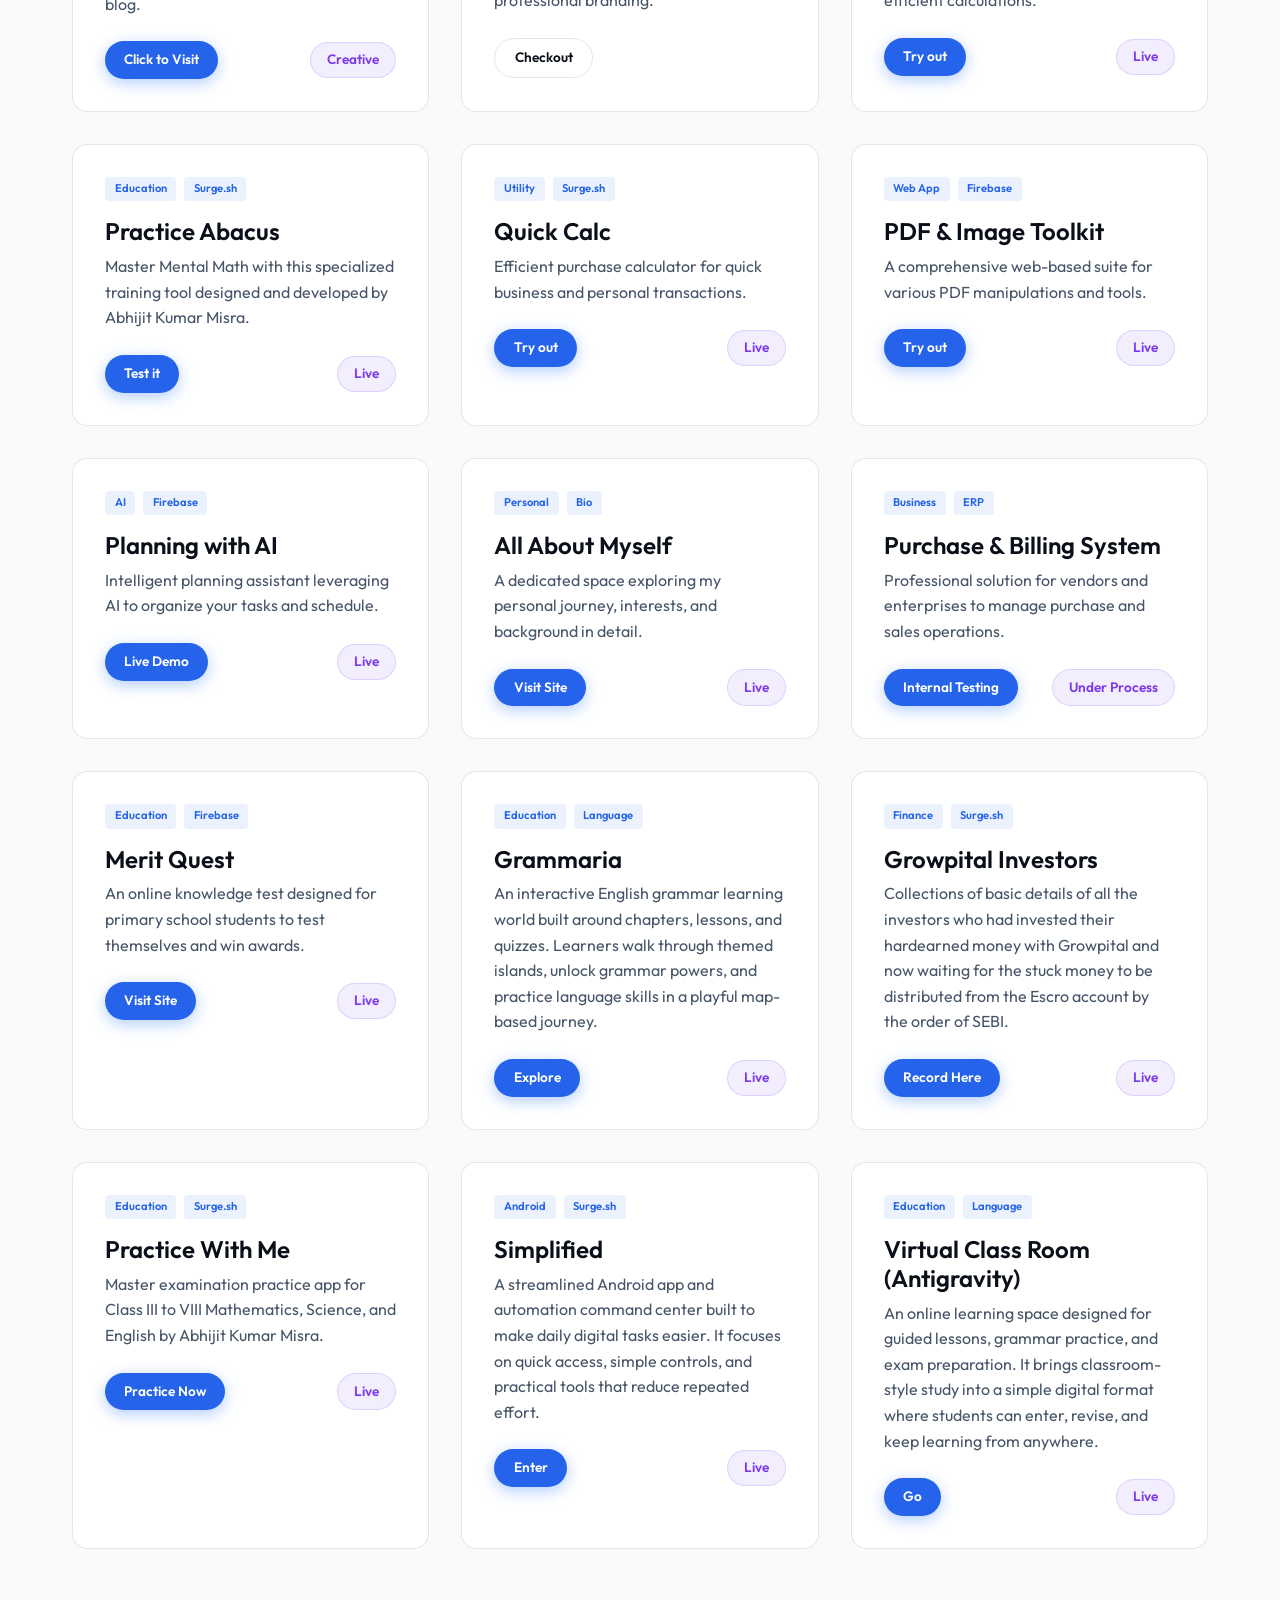
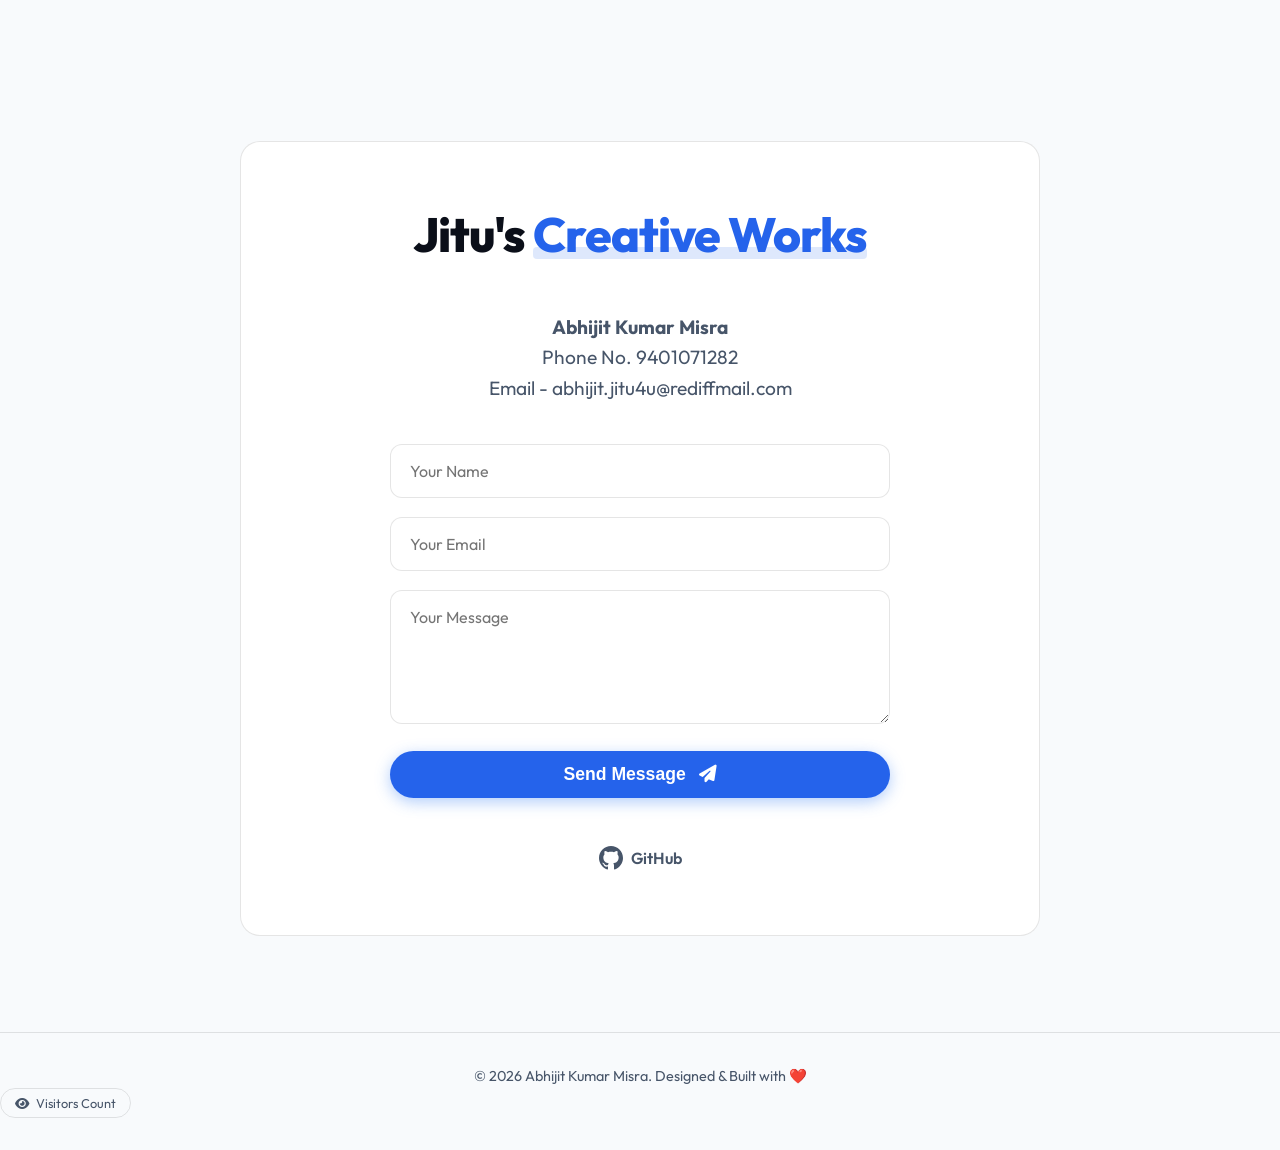
==== commit 6a79990e: "565" ====
--- a/index.html
+++ b/index.html
@@ -40,7 +40,7 @@
     <!-- Font Awesome -->
     <link rel="stylesheet" href="https://cdnjs.cloudflare.com/ajax/libs/font-awesome/6.4.0/css/all.min.css">
     <!-- Custom CSS -->
-    <link rel="stylesheet" href="styles.css?v=20260723_maint">
+    <link rel="stylesheet" href="styles.css?v=20260729_projects">
 </head>
 <body>
     <!-- Mouse Spotlight -->
@@ -470,12 +470,12 @@
                         <div class="project-content">
                             <div class="project-tags">
                                 <span class="tag">Education</span>
-                                <span class="tag">Language</span>
-                            </div>
-                            <h3>Virtual Classroom</h3>
-                            <p>A place where children of various age group can learn English Grammar and prepare for any competitive exams.</p>
-                            <div class="project-links">
-                                <a href="https://jitu85.github.io/vc/" target="_blank" rel="noopener noreferrer" class="btn primary-btn small-btn">Explore</a>
+                                <span class="tag">Surge.sh</span>
+                            </div>
+                            <h3>Practice With Me</h3>
+                            <p>Master examination practice app for Class III to VIII Mathematics, Science, and English by Abhijit Kumar Misra.</p>
+                            <div class="project-links">
+                                <a href="https://practice-with-me.surge.sh" target="_blank" rel="noopener noreferrer" class="btn primary-btn small-btn">Practice Now</a>
                                 <span class="project-status">Live</span>
                             </div>
                         </div>
@@ -488,9 +488,9 @@
                                 <span class="tag">Surge.sh</span>
                             </div>
                             <h3>Simplified</h3>
-                            <p>An intelligent, zero-touch Android application and automation command center by Abhijit Kumar Misra.</p>
-                            <div class="project-links">
-                                <a href="https://simplified-app.surge.sh" target="_blank" rel="noopener noreferrer" class="btn primary-btn small-btn">Try out</a>
+                            <p>A streamlined Android app and automation command center built to make daily digital tasks easier. It focuses on quick access, simple controls, and practical tools that reduce repeated effort.</p>
+                            <div class="project-links">
+                                <a href="https://simplifed-app.surge.sh" target="_blank" rel="noopener noreferrer" class="btn primary-btn small-btn">Enter</a>
                                 <span class="project-status">Live</span>
                             </div>
                         </div>
@@ -500,12 +500,12 @@
                         <div class="project-content">
                             <div class="project-tags">
                                 <span class="tag">Education</span>
-                                <span class="tag">Surge.sh</span>
-                            </div>
-                            <h3>Practice With Me</h3>
-                            <p>Master examination practice app for Class III to VIII Mathematics, Science, and English by Abhijit Kumar Misra.</p>
-                            <div class="project-links">
-                                <a href="https://practice-with-me.surge.sh" target="_blank" rel="noopener noreferrer" class="btn primary-btn small-btn">Practice Now</a>
+                                <span class="tag">Language</span>
+                            </div>
+                            <h3>Virtual Class Room (Antigravity)</h3>
+                            <p>An online learning space designed for guided lessons, grammar practice, and exam preparation. It brings classroom-style study into a simple digital format where students can enter, revise, and keep learning from anywhere.</p>
+                            <div class="project-links">
+                                <a href="https://jitu85.github.io/virtual" target="_blank" rel="noopener noreferrer" class="btn primary-btn small-btn">Go</a>
                                 <span class="project-status">Live</span>
                             </div>
                         </div>
@@ -701,6 +701,6 @@
     </button>
 
     <!-- Scripts -->
-    <script src="script.js?v=20260723_maint"></script>
+    <script src="script.js?v=20260729_projects"></script>
 </body>
 </html>
--- a/styles.css
+++ b/styles.css
@@ -2376,13 +2376,8 @@
         background: radial-gradient(circle, rgba(139, 92, 246, 0.45) 0%, transparent 70%);
     }
 
-    /* Hide standard cursor when custom cursor is active */
     body {
-        cursor: none;
-    }
-    
-    a, button, input, textarea, .slide-handle, .toggle-slider, .theme-toggle, .back-to-top {
-        cursor: none;
+        cursor: auto;
     }
 }
 
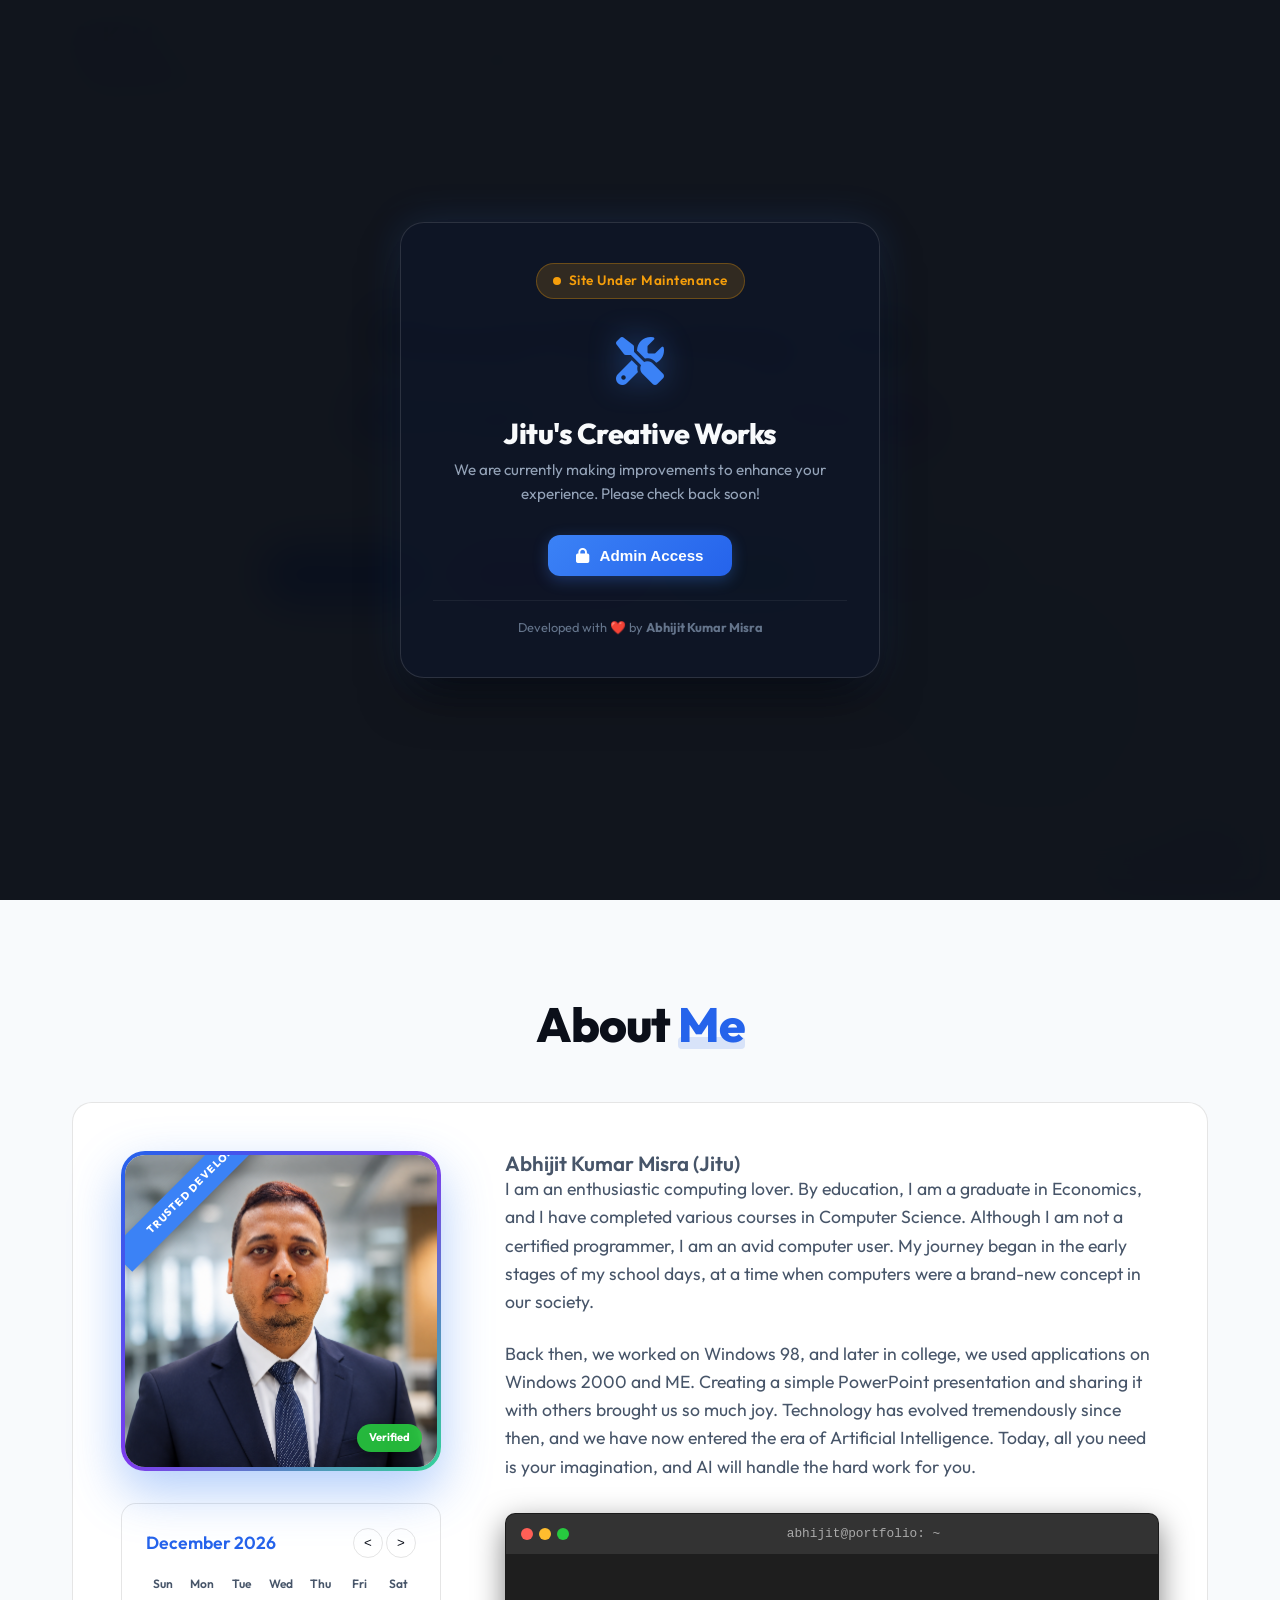
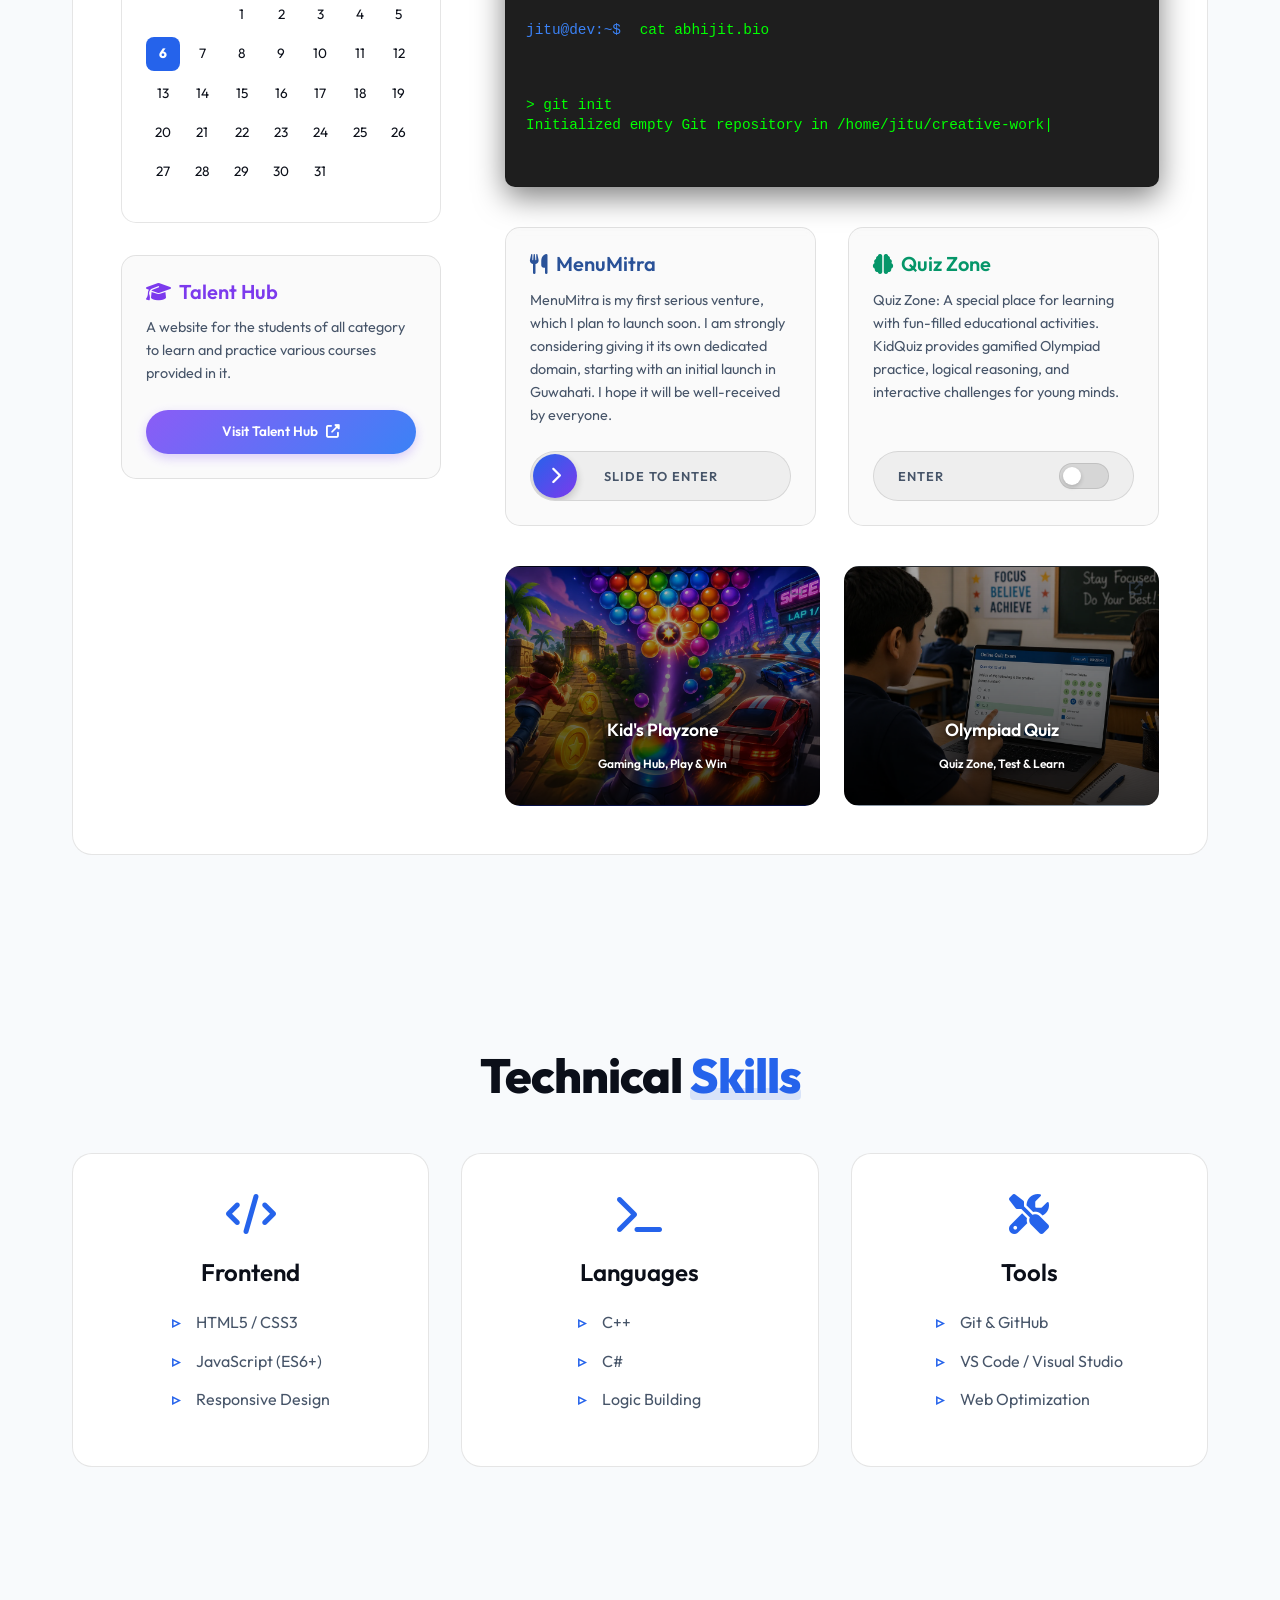
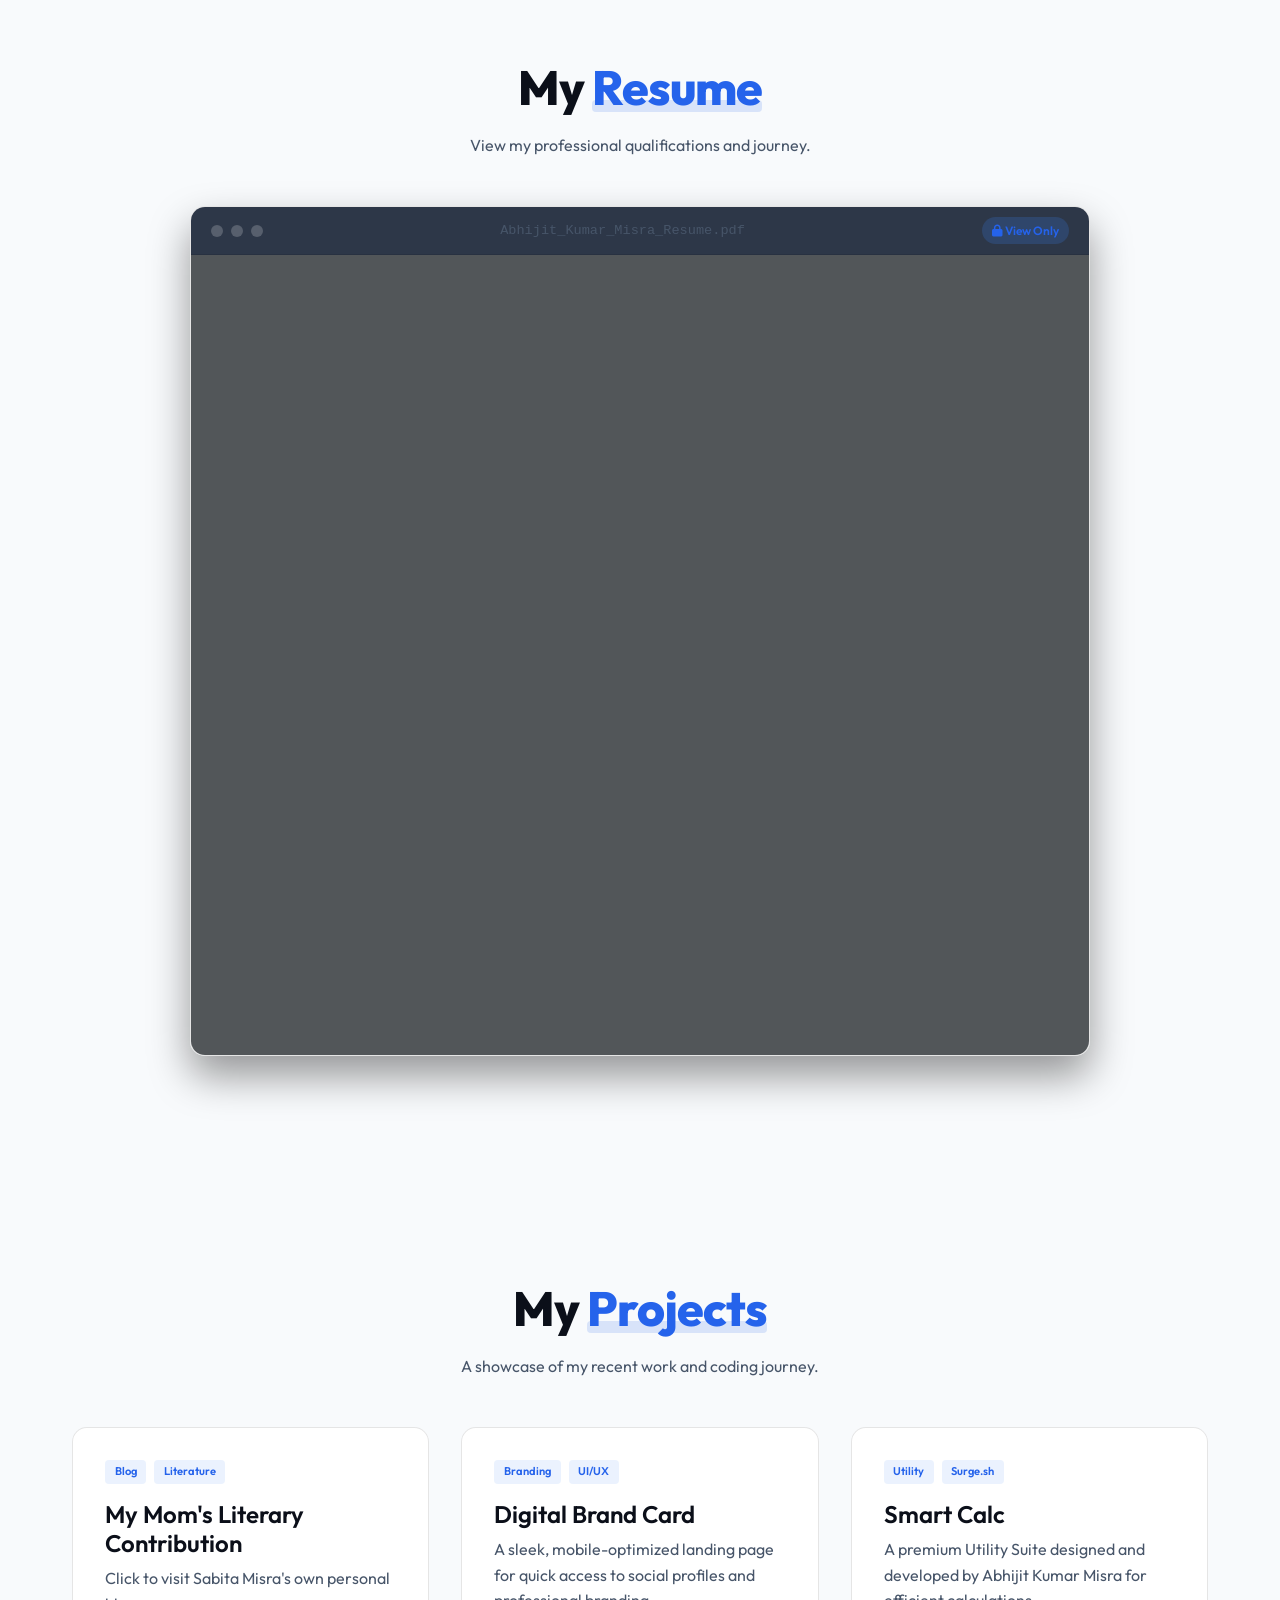
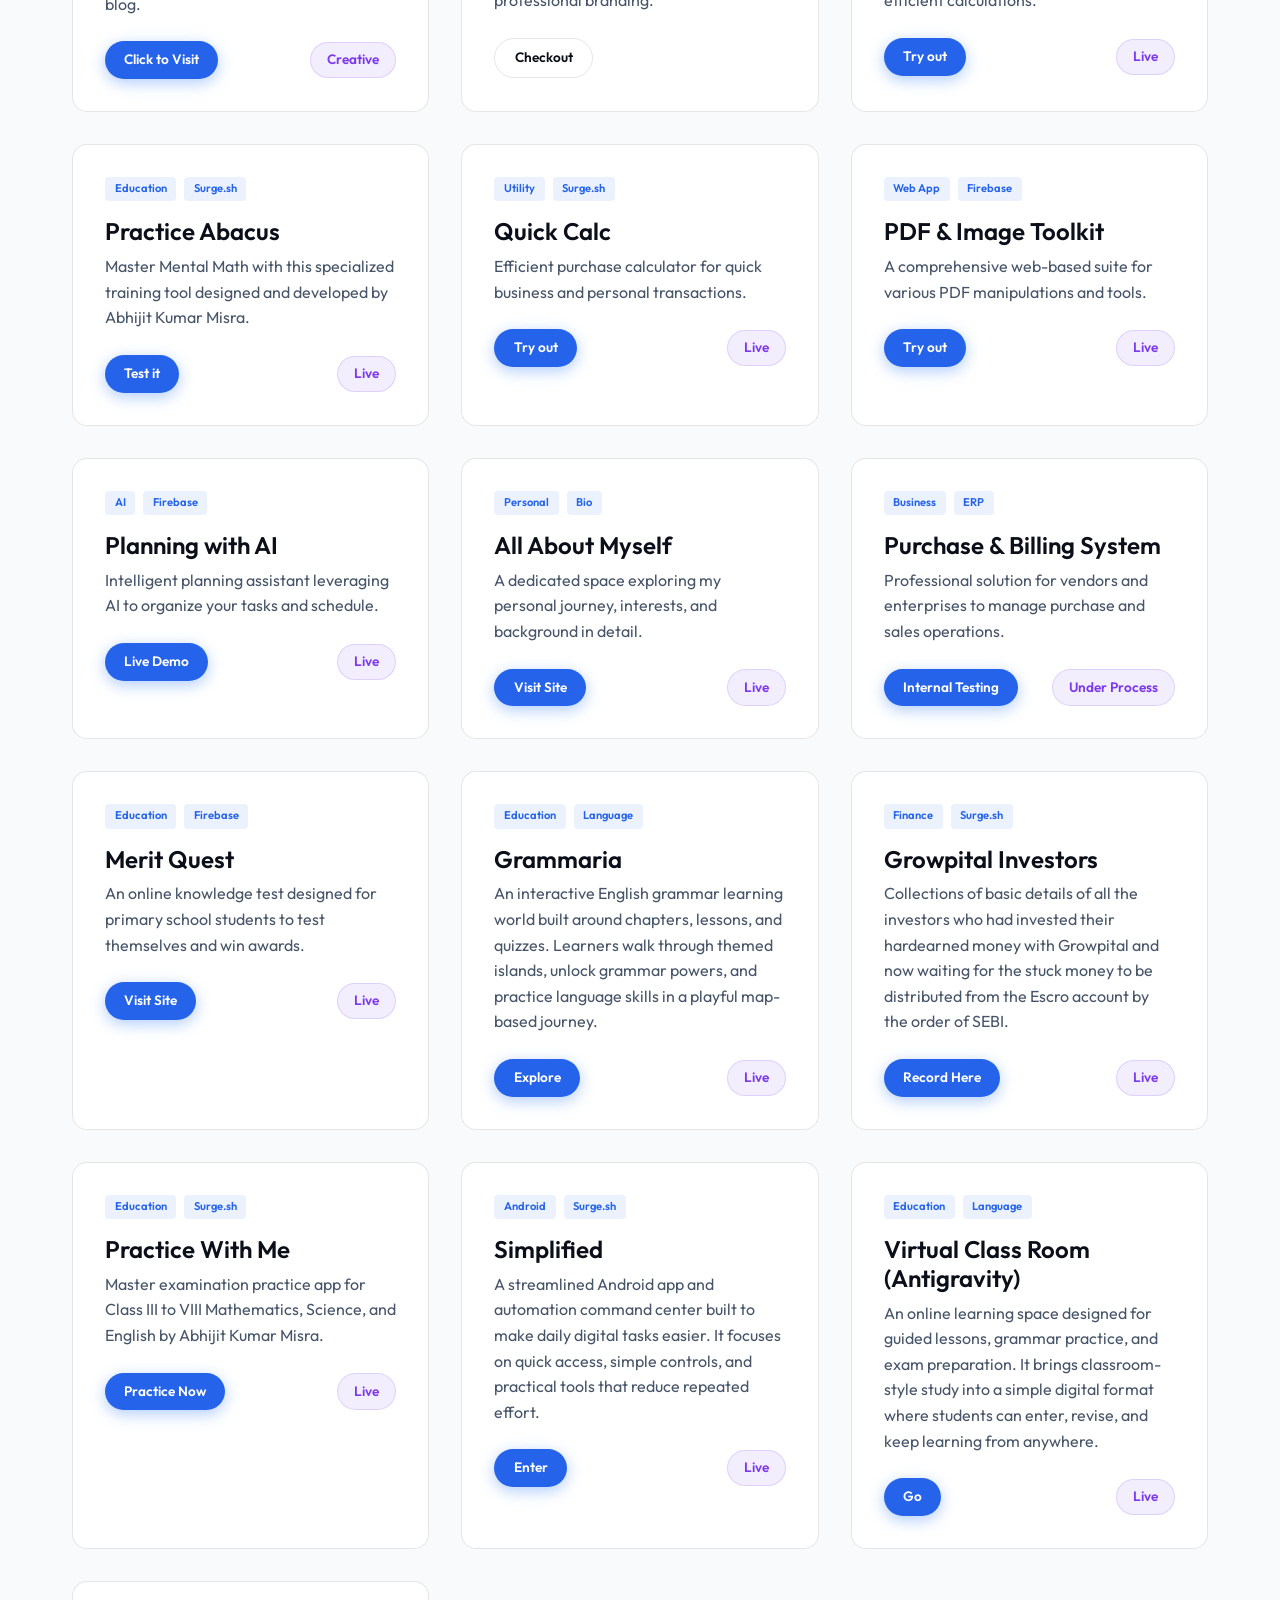
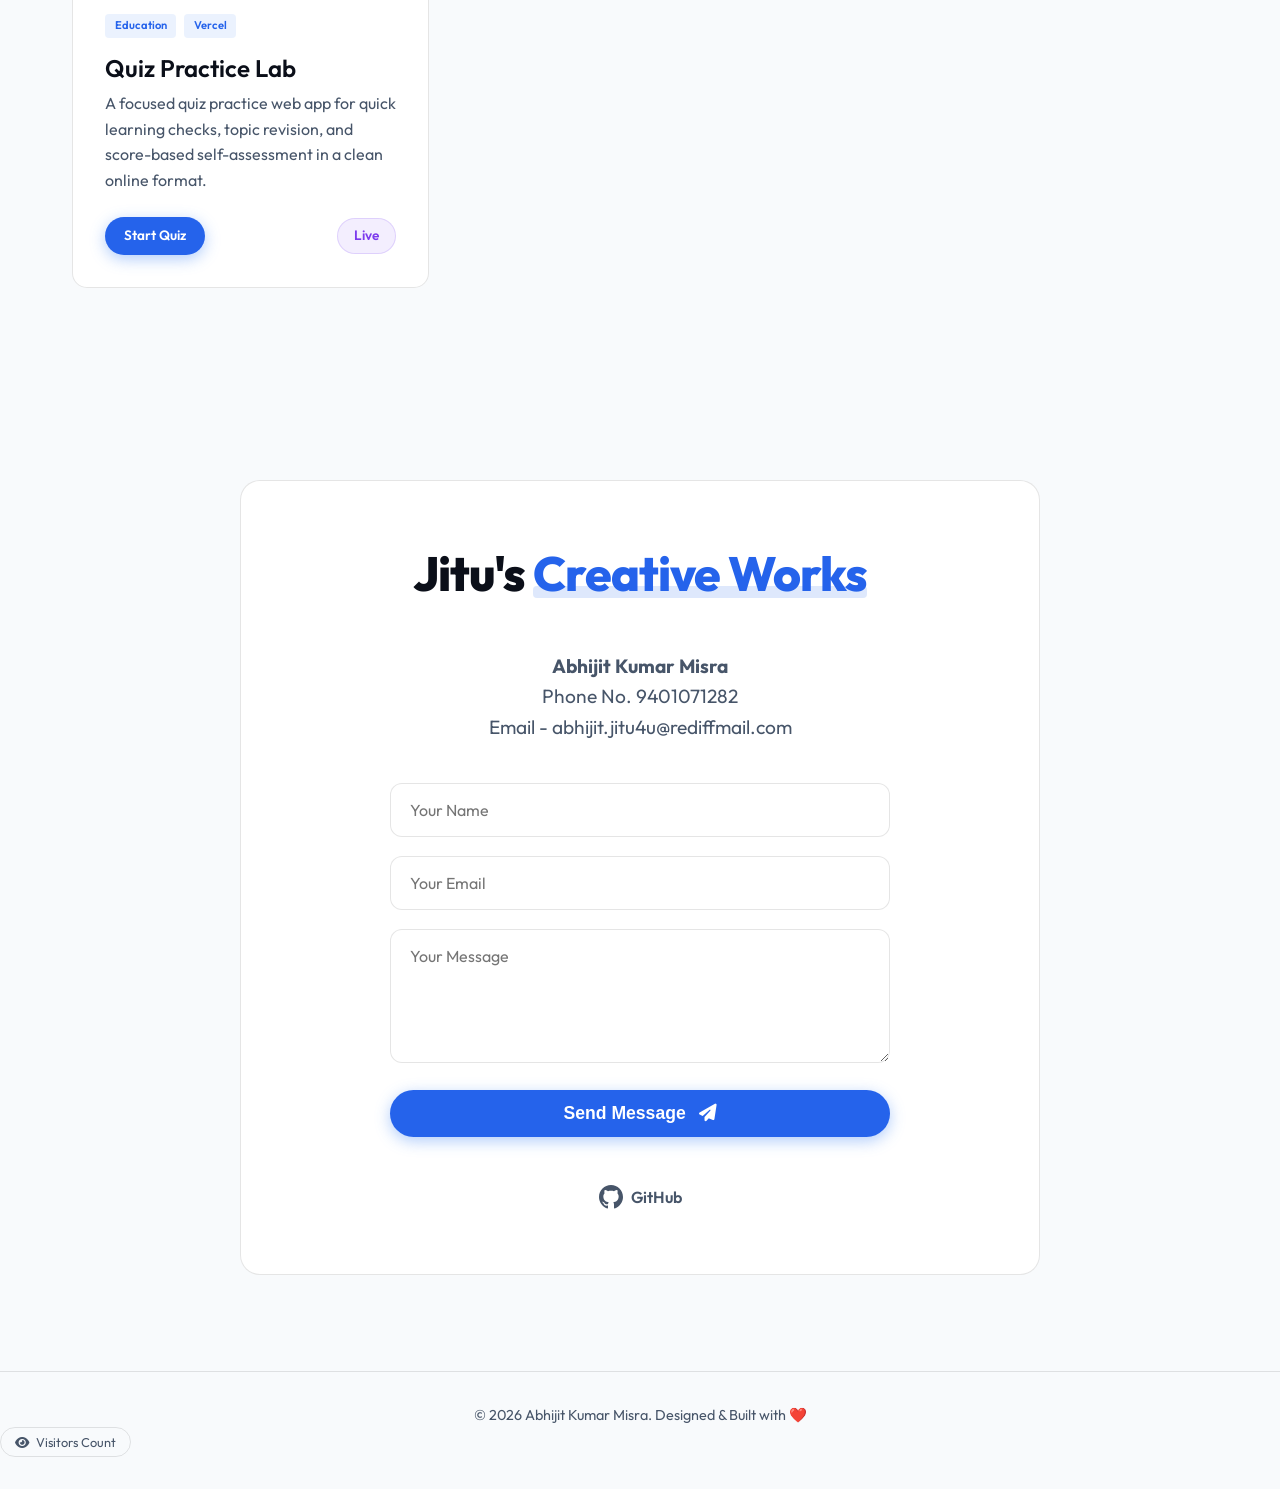
==== commit e38fb213: "45" ====
--- a/index.html
+++ b/index.html
@@ -510,6 +510,21 @@
                             </div>
                         </div>
                     </div>
+                    <!-- Project 16 -->
+                    <div class="project-card">
+                        <div class="project-content">
+                            <div class="project-tags">
+                                <span class="tag">Education</span>
+                                <span class="tag">Vercel</span>
+                            </div>
+                            <h3>Quiz Practice Lab</h3>
+                            <p>A focused quiz practice web app for quick learning checks, topic revision, and score-based self-assessment in a clean online format.</p>
+                            <div class="project-links">
+                                <a href="https://quiz-2jny-7dtckgrnf-jitu85s-projects.vercel.app/" target="_blank" rel="noopener noreferrer" class="btn primary-btn small-btn">Start Quiz</a>
+                                <span class="project-status">Live</span>
+                            </div>
+                        </div>
+                    </div>
 
                 </div>
             </div>
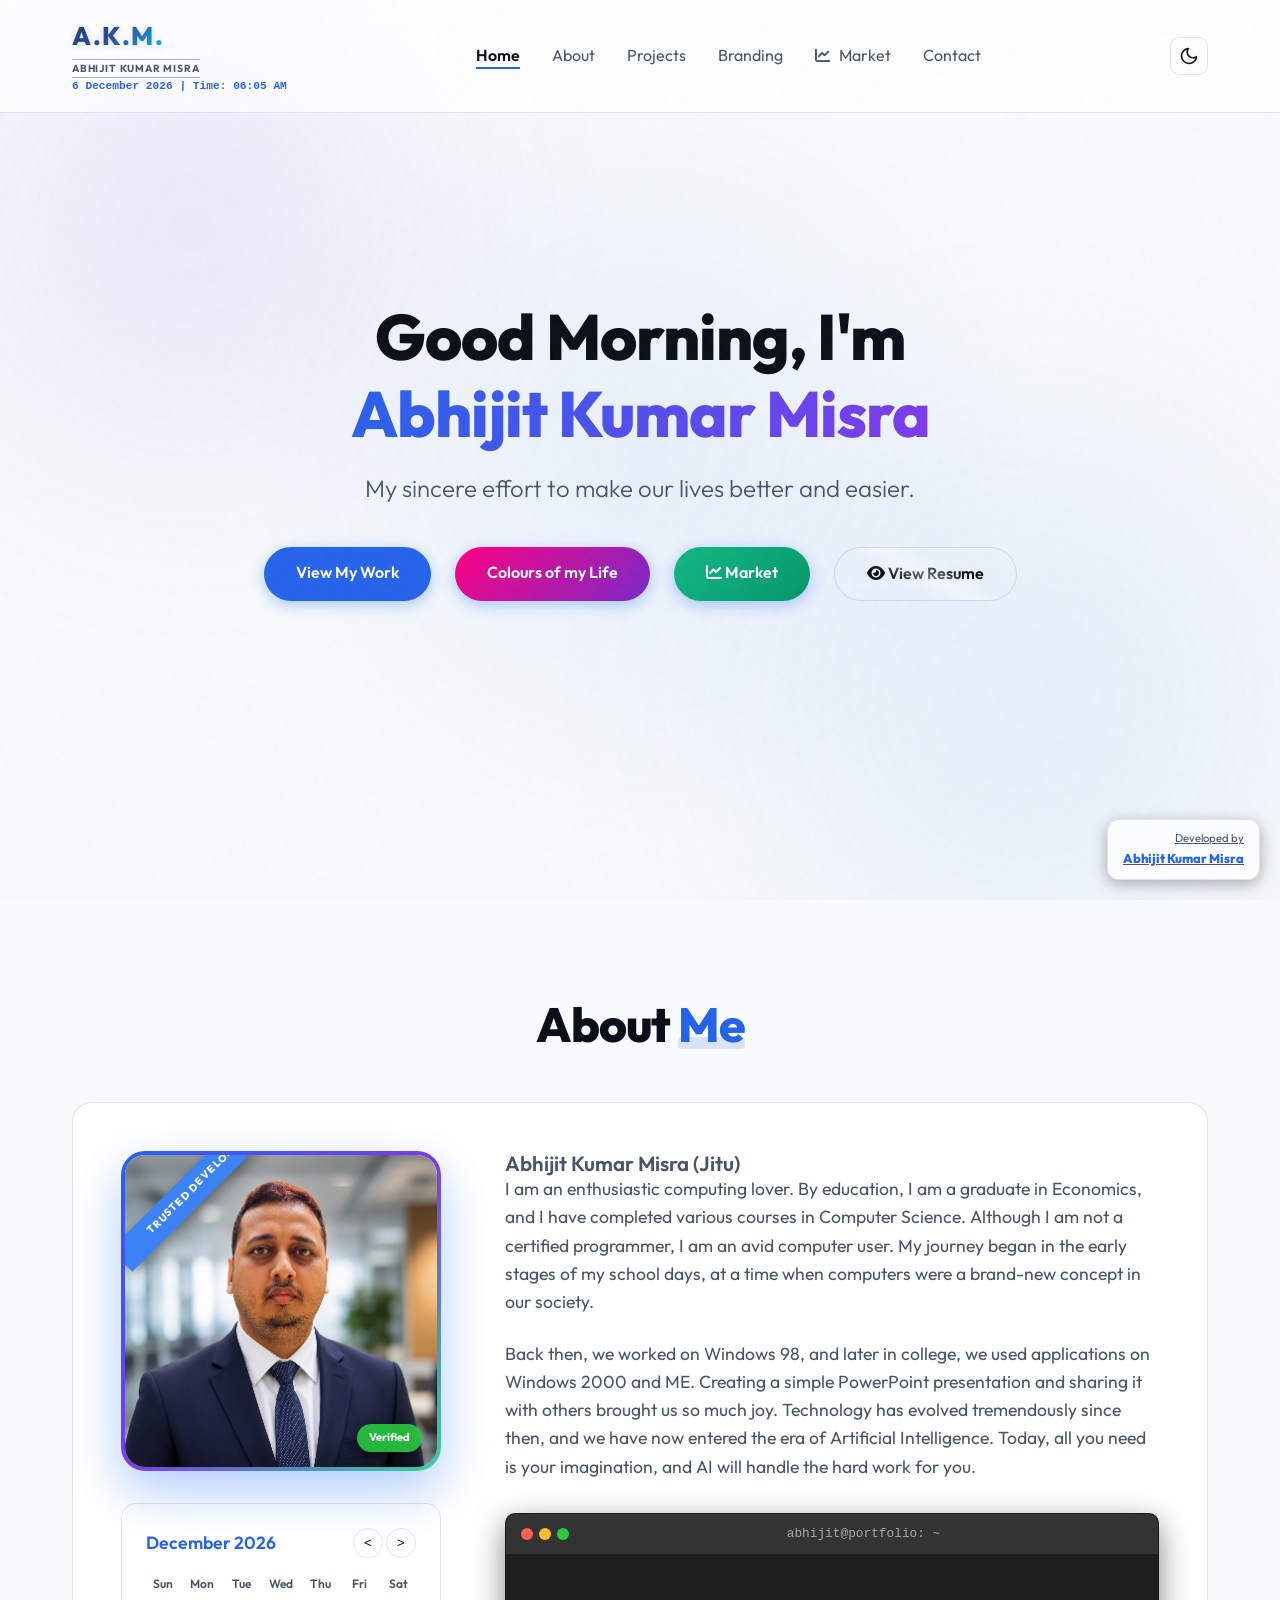
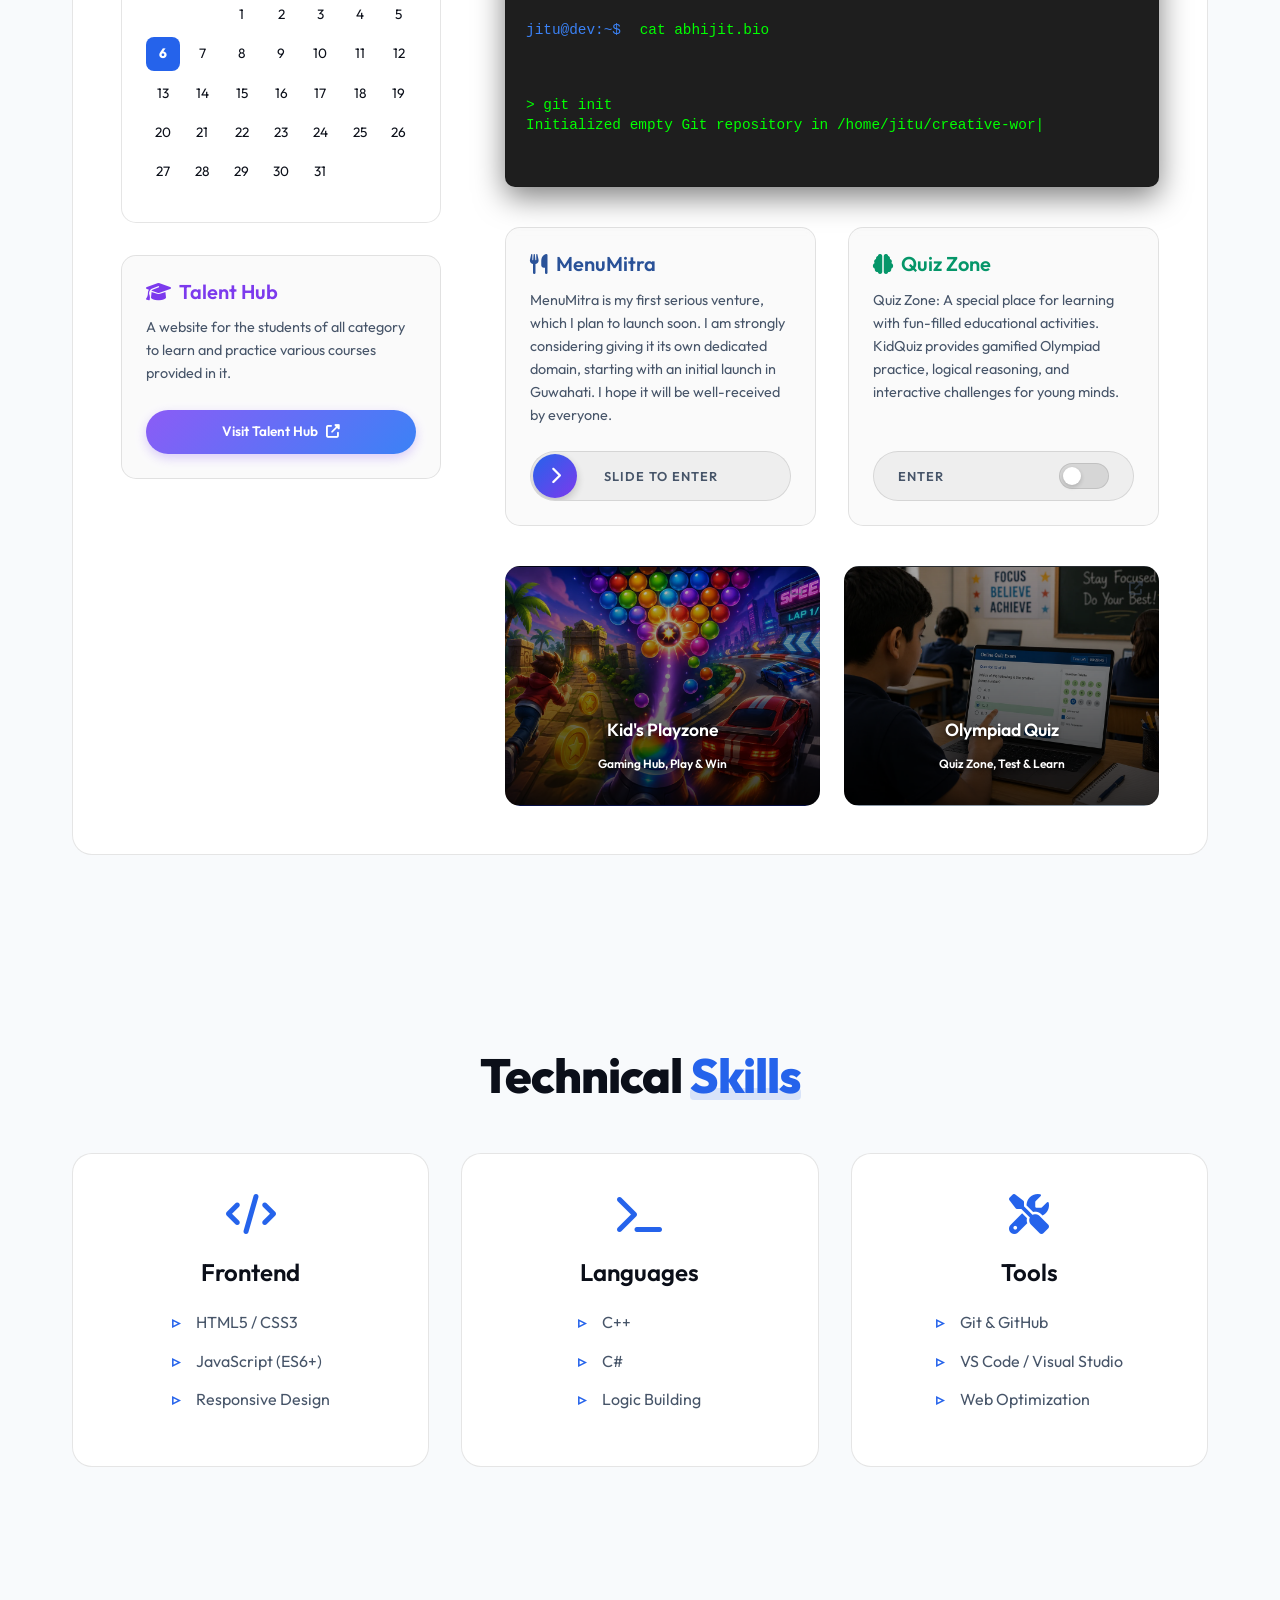
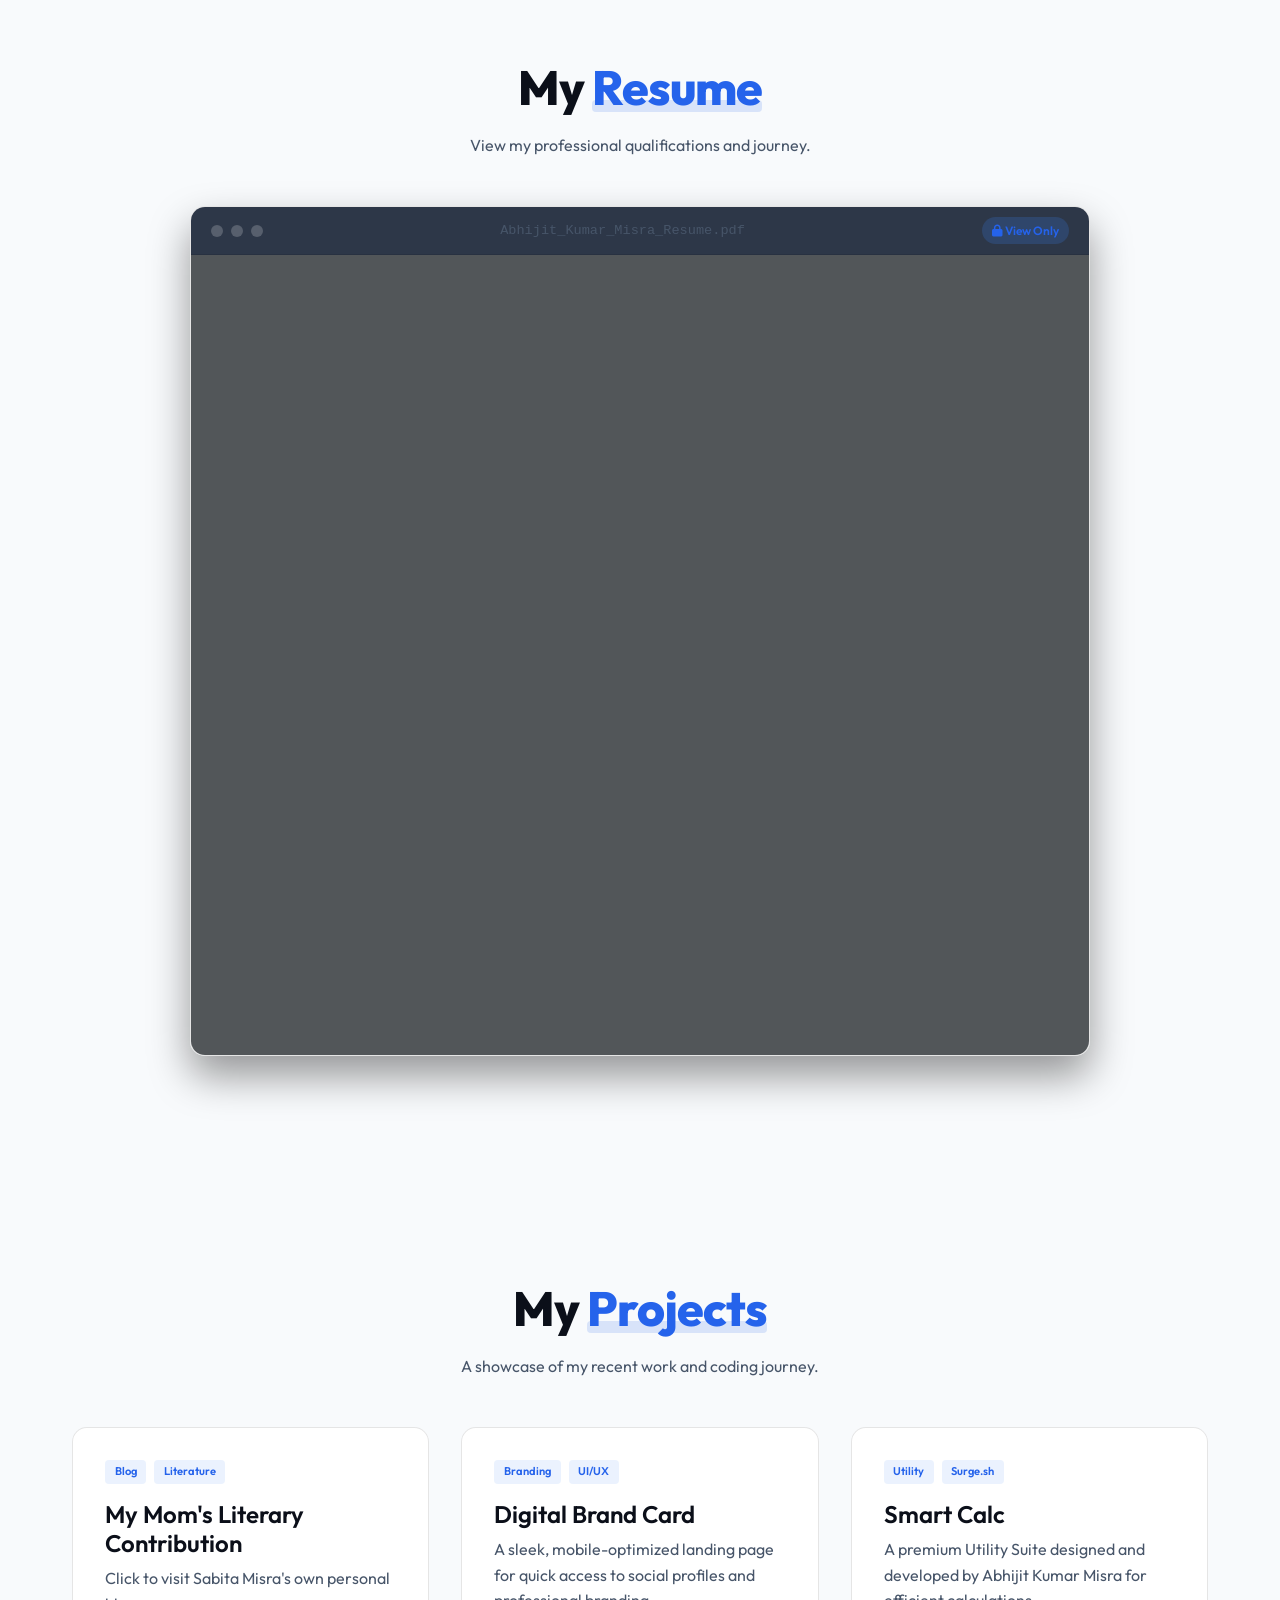
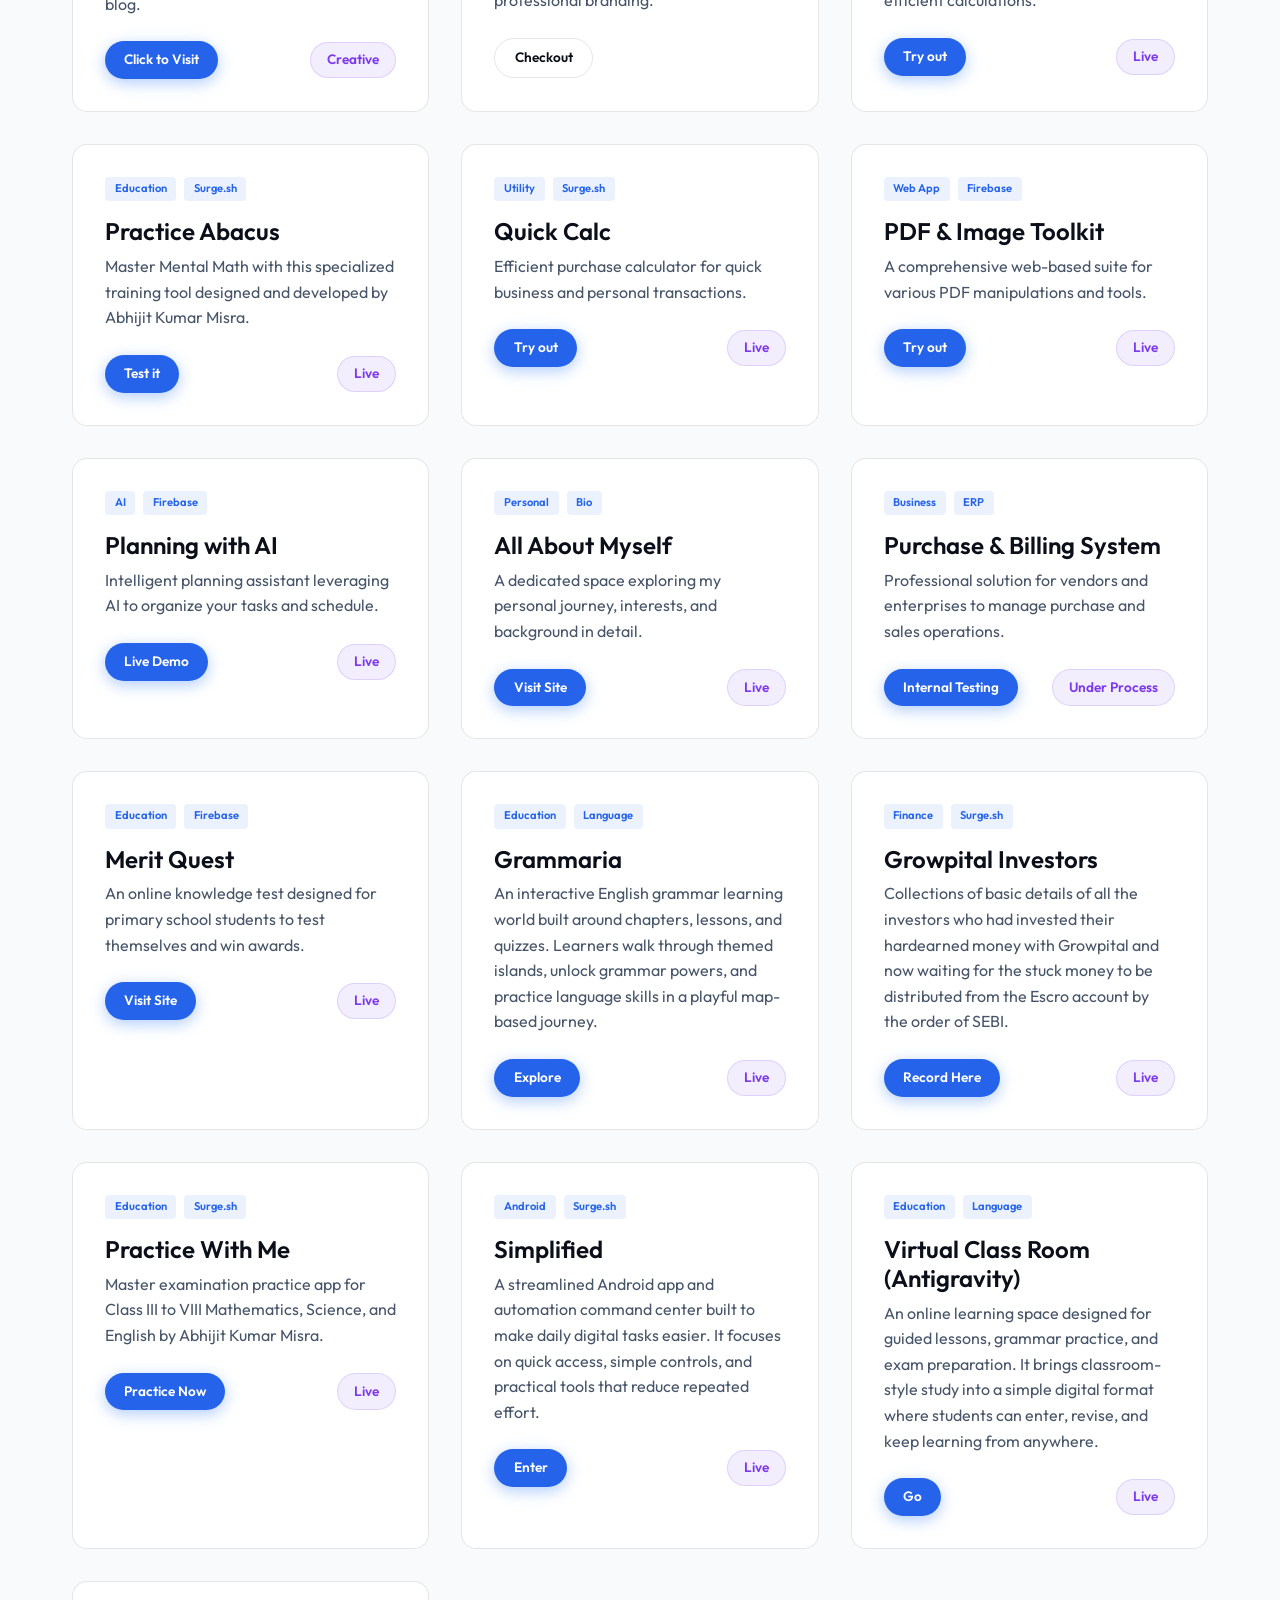
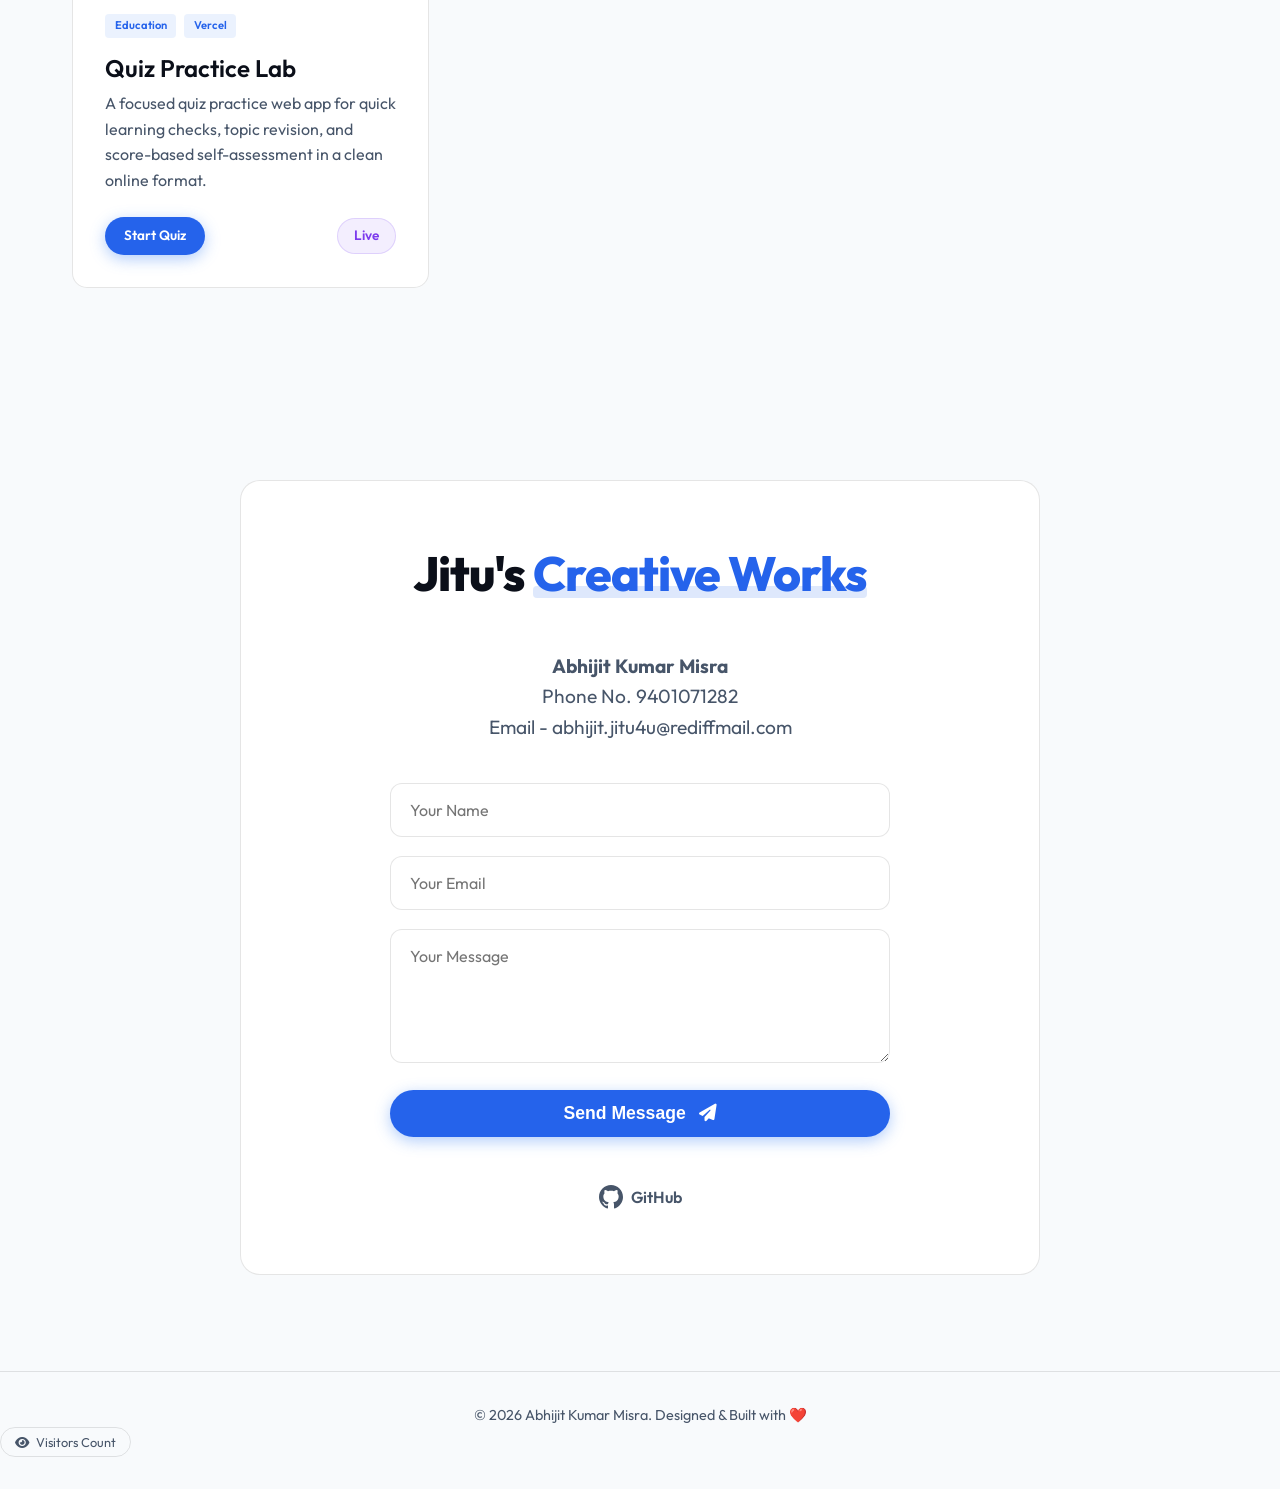
==== commit 0f7bed10: "Remove site maintenance overlay and admin-only access gate" ====
--- a/index.html
+++ b/index.html
@@ -668,54 +668,7 @@
         <i class="fas fa-chevron-up"></i>
     </a>
 
-    <!-- Maintenance Overlay -->
-    <div id="maintenance-overlay" class="maintenance-overlay">
-        <div class="maintenance-card">
-            <div class="maintenance-badge">
-                <span class="pulse-dot"></span> Site Under Maintenance
-            </div>
-            <div class="maintenance-icon">
-                <i class="fas fa-tools"></i>
-            </div>
-            <h1 class="maintenance-title">Jitu's Creative Works</h1>
-            <p class="maintenance-sub">We are currently making improvements to enhance your experience. Please check back soon!</p>
-            
-            <button id="admin-access-btn" class="maintenance-admin-btn">
-                <i class="fas fa-lock"></i> Admin Access
-            </button>
-
-            <!-- Admin Password Form -->
-            <div id="admin-pass-container" class="admin-pass-container hidden">
-                <form id="admin-pass-form" class="admin-pass-form">
-                    <div class="input-group">
-                        <i class="fas fa-key input-icon"></i>
-                        <input type="password" id="admin-password-input" placeholder="Enter Admin Password" autocomplete="current-password" required>
-                        <button type="button" id="toggle-pass-visibility" class="pass-toggle-btn" aria-label="Toggle password visibility">
-                            <i class="fas fa-eye" id="pass-eye-icon"></i>
-                        </button>
-                    </div>
-                    <div id="admin-pass-error" class="pass-error-msg hidden">
-                        <i class="fas fa-exclamation-triangle"></i> Incorrect Password. Access Denied.
-                    </div>
-                    <div class="pass-form-actions">
-                        <button type="submit" class="pass-submit-btn">Unlock Site</button>
-                        <button type="button" id="cancel-admin-btn" class="pass-cancel-btn">Cancel</button>
-                    </div>
-                </form>
-            </div>
-
-            <div class="maintenance-footer">
-                Developed with ❤️ by <strong>Abhijit Kumar Misra</strong>
-            </div>
-        </div>
-    </div>
-
-    <!-- Floating Admin Lock Button (Visible when unlocked) -->
-    <button id="admin-lock-btn" class="admin-lock-btn hidden" title="Lock Site (Re-enable Maintenance Mode)">
-        <i class="fas fa-lock"></i> Lock Site
-    </button>
-
     <!-- Scripts -->
-    <script src="script.js?v=20260729_projects"></script>
+    <script src="script.js?v=20260830_public"></script>
 </body>
 </html>
--- a/styles.css
+++ b/styles.css
@@ -2380,313 +2380,3 @@
         cursor: auto;
     }
 }
-
-/* ==========================================================================
-   Maintenance Overlay & Admin Access
-   ========================================================================== */
-body.maintenance-active {
-    overflow: hidden !important;
-    height: 100vh !important;
-}
-
-.maintenance-overlay {
-    position: fixed;
-    top: 0;
-    left: 0;
-    width: 100%;
-    height: 100%;
-    background: rgba(8, 12, 20, 0.96);
-    backdrop-filter: blur(20px);
-    -webkit-backdrop-filter: blur(20px);
-    z-index: 999999;
-    display: flex;
-    align-items: center;
-    justify-content: center;
-    padding: 20px;
-    transition: opacity 0.4s ease, visibility 0.4s ease;
-}
-
-.maintenance-overlay.hidden {
-    opacity: 0;
-    visibility: hidden;
-    pointer-events: none;
-}
-
-.maintenance-card {
-    background: rgba(15, 23, 42, 0.75);
-    border: 1px solid rgba(255, 255, 255, 0.12);
-    box-shadow: 0 25px 50px -12px rgba(0, 0, 0, 0.7), 0 0 40px rgba(59, 130, 246, 0.15);
-    border-radius: 24px;
-    padding: 40px 32px;
-    max-width: 480px;
-    width: 100%;
-    text-align: center;
-    position: relative;
-    overflow: hidden;
-    animation: maintenanceCardAppear 0.5s ease-out forwards;
-}
-
-@keyframes maintenanceCardAppear {
-    from {
-        opacity: 0;
-        transform: translateY(20px) scale(0.95);
-    }
-    to {
-        opacity: 1;
-        transform: translateY(0) scale(1);
-    }
-}
-
-.maintenance-badge {
-    display: inline-flex;
-    align-items: center;
-    gap: 8px;
-    background: rgba(245, 158, 11, 0.15);
-    color: #f59e0b;
-    border: 1px solid rgba(245, 158, 11, 0.3);
-    padding: 6px 16px;
-    border-radius: 50px;
-    font-size: 0.85rem;
-    font-weight: 600;
-    margin-bottom: 24px;
-    letter-spacing: 0.5px;
-}
-
-.pulse-dot {
-    width: 8px;
-    height: 8px;
-    background-color: #f59e0b;
-    border-radius: 50%;
-    box-shadow: 0 0 0 rgba(245, 158, 11, 0.4);
-    animation: pulseGlow 1.5s infinite;
-}
-
-@keyframes pulseGlow {
-    0% {
-        box-shadow: 0 0 0 0 rgba(245, 158, 11, 0.7);
-    }
-    70% {
-        box-shadow: 0 0 0 10px rgba(245, 158, 11, 0);
-    }
-    100% {
-        box-shadow: 0 0 0 0 rgba(245, 158, 11, 0);
-    }
-}
-
-.maintenance-icon {
-    font-size: 3rem;
-    color: #3b82f6;
-    margin-bottom: 16px;
-    filter: drop-shadow(0 0 15px rgba(59, 130, 246, 0.4));
-    animation: wrenchFloat 3s ease-in-out infinite;
-}
-
-@keyframes wrenchFloat {
-    0%, 100% { transform: translateY(0) rotate(0deg); }
-    50% { transform: translateY(-8px) rotate(5deg); }
-}
-
-.maintenance-title {
-    font-size: 1.8rem;
-    font-weight: 800;
-    color: #f8fafc;
-    margin-bottom: 8px;
-    letter-spacing: -0.5px;
-}
-
-.maintenance-sub {
-    font-size: 0.95rem;
-    color: #94a3b8;
-    line-height: 1.6;
-    margin-bottom: 28px;
-}
-
-.maintenance-admin-btn {
-    background: linear-gradient(135deg, #3b82f6, #2563eb);
-    color: #ffffff;
-    border: none;
-    padding: 12px 28px;
-    border-radius: 12px;
-    font-size: 0.95rem;
-    font-weight: 600;
-    cursor: pointer;
-    display: inline-flex;
-    align-items: center;
-    gap: 10px;
-    transition: all 0.3s ease;
-    box-shadow: 0 4px 15px rgba(59, 130, 246, 0.3);
-}
-
-.maintenance-admin-btn:hover {
-    transform: translateY(-2px);
-    box-shadow: 0 6px 20px rgba(59, 130, 246, 0.5);
-    background: linear-gradient(135deg, #2563eb, #1d4ed8);
-}
-
-.admin-pass-container {
-    margin-top: 20px;
-    background: rgba(255, 255, 255, 0.04);
-    border: 1px solid rgba(255, 255, 255, 0.1);
-    border-radius: 16px;
-    padding: 20px;
-    animation: maintenanceCardAppear 0.3s ease;
-}
-
-.admin-pass-container.hidden {
-    display: none;
-}
-
-.admin-pass-form .input-group {
-    position: relative;
-    display: flex;
-    align-items: center;
-    margin-bottom: 12px;
-}
-
-.admin-pass-form .input-icon {
-    position: absolute;
-    left: 14px;
-    color: #94a3b8;
-    font-size: 0.9rem;
-}
-
-.admin-pass-form input {
-    width: 100%;
-    padding: 12px 42px 12px 38px;
-    background: rgba(15, 23, 42, 0.6);
-    border: 1px solid rgba(255, 255, 255, 0.15);
-    border-radius: 10px;
-    color: #ffffff;
-    font-size: 0.95rem;
-    outline: none;
-    transition: border-color 0.3s;
-}
-
-.admin-pass-form input:focus {
-    border-color: #3b82f6;
-    box-shadow: 0 0 0 2px rgba(59, 130, 246, 0.25);
-}
-
-.pass-toggle-btn {
-    position: absolute;
-    right: 12px;
-    background: none;
-    border: none;
-    color: #94a3b8;
-    cursor: pointer;
-    padding: 4px;
-    display: flex;
-    align-items: center;
-    justify-content: center;
-    transition: color 0.2s;
-}
-
-.pass-toggle-btn:hover {
-    color: #ffffff;
-}
-
-.pass-error-msg {
-    color: #ef4444;
-    font-size: 0.85rem;
-    margin-bottom: 12px;
-    display: flex;
-    align-items: center;
-    justify-content: center;
-    gap: 6px;
-}
-
-.pass-error-msg.hidden {
-    display: none;
-}
-
-.admin-pass-form.shake {
-    animation: shakeError 0.4s ease;
-}
-
-@keyframes shakeError {
-    0%, 100% { transform: translateX(0); }
-    20%, 60% { transform: translateX(-8px); }
-    40%, 80% { transform: translateX(8px); }
-}
-
-.pass-form-actions {
-    display: flex;
-    gap: 10px;
-    justify-content: center;
-}
-
-.pass-submit-btn {
-    background: #10b981;
-    color: #ffffff;
-    border: none;
-    padding: 10px 20px;
-    border-radius: 10px;
-    font-weight: 600;
-    font-size: 0.9rem;
-    cursor: pointer;
-    transition: background 0.2s, transform 0.2s;
-}
-
-.pass-submit-btn:hover {
-    background: #059669;
-    transform: translateY(-1px);
-}
-
-.pass-cancel-btn {
-    background: rgba(255, 255, 255, 0.08);
-    color: #94a3b8;
-    border: 1px solid rgba(255, 255, 255, 0.1);
-    padding: 10px 18px;
-    border-radius: 10px;
-    font-weight: 600;
-    font-size: 0.9rem;
-    cursor: pointer;
-    transition: all 0.2s;
-}
-
-.pass-cancel-btn:hover {
-    background: rgba(255, 255, 255, 0.15);
-    color: #ffffff;
-}
-
-.maintenance-footer {
-    margin-top: 24px;
-    font-size: 0.8rem;
-    color: #64748b;
-    border-top: 1px solid rgba(255, 255, 255, 0.06);
-    padding-top: 16px;
-}
-
-.admin-lock-btn {
-    position: fixed;
-    bottom: 24px;
-    right: 85px;
-    z-index: 9990;
-    background: rgba(239, 68, 68, 0.9);
-    color: #ffffff;
-    border: 1px solid rgba(255, 255, 255, 0.2);
-    padding: 10px 16px;
-    border-radius: 50px;
-    font-size: 0.85rem;
-    font-weight: 600;
-    cursor: pointer;
-    display: flex;
-    align-items: center;
-    gap: 8px;
-    box-shadow: 0 4px 15px rgba(0, 0, 0, 0.4);
-    backdrop-filter: blur(8px);
-    transition: all 0.3s ease;
-}
-
-.admin-lock-btn:hover {
-    background: #dc2626;
-    transform: translateY(-2px);
-    box-shadow: 0 6px 20px rgba(239, 68, 68, 0.4);
-}
-
-.admin-lock-btn.hidden {
-    display: none !important;
-}
-
-
-
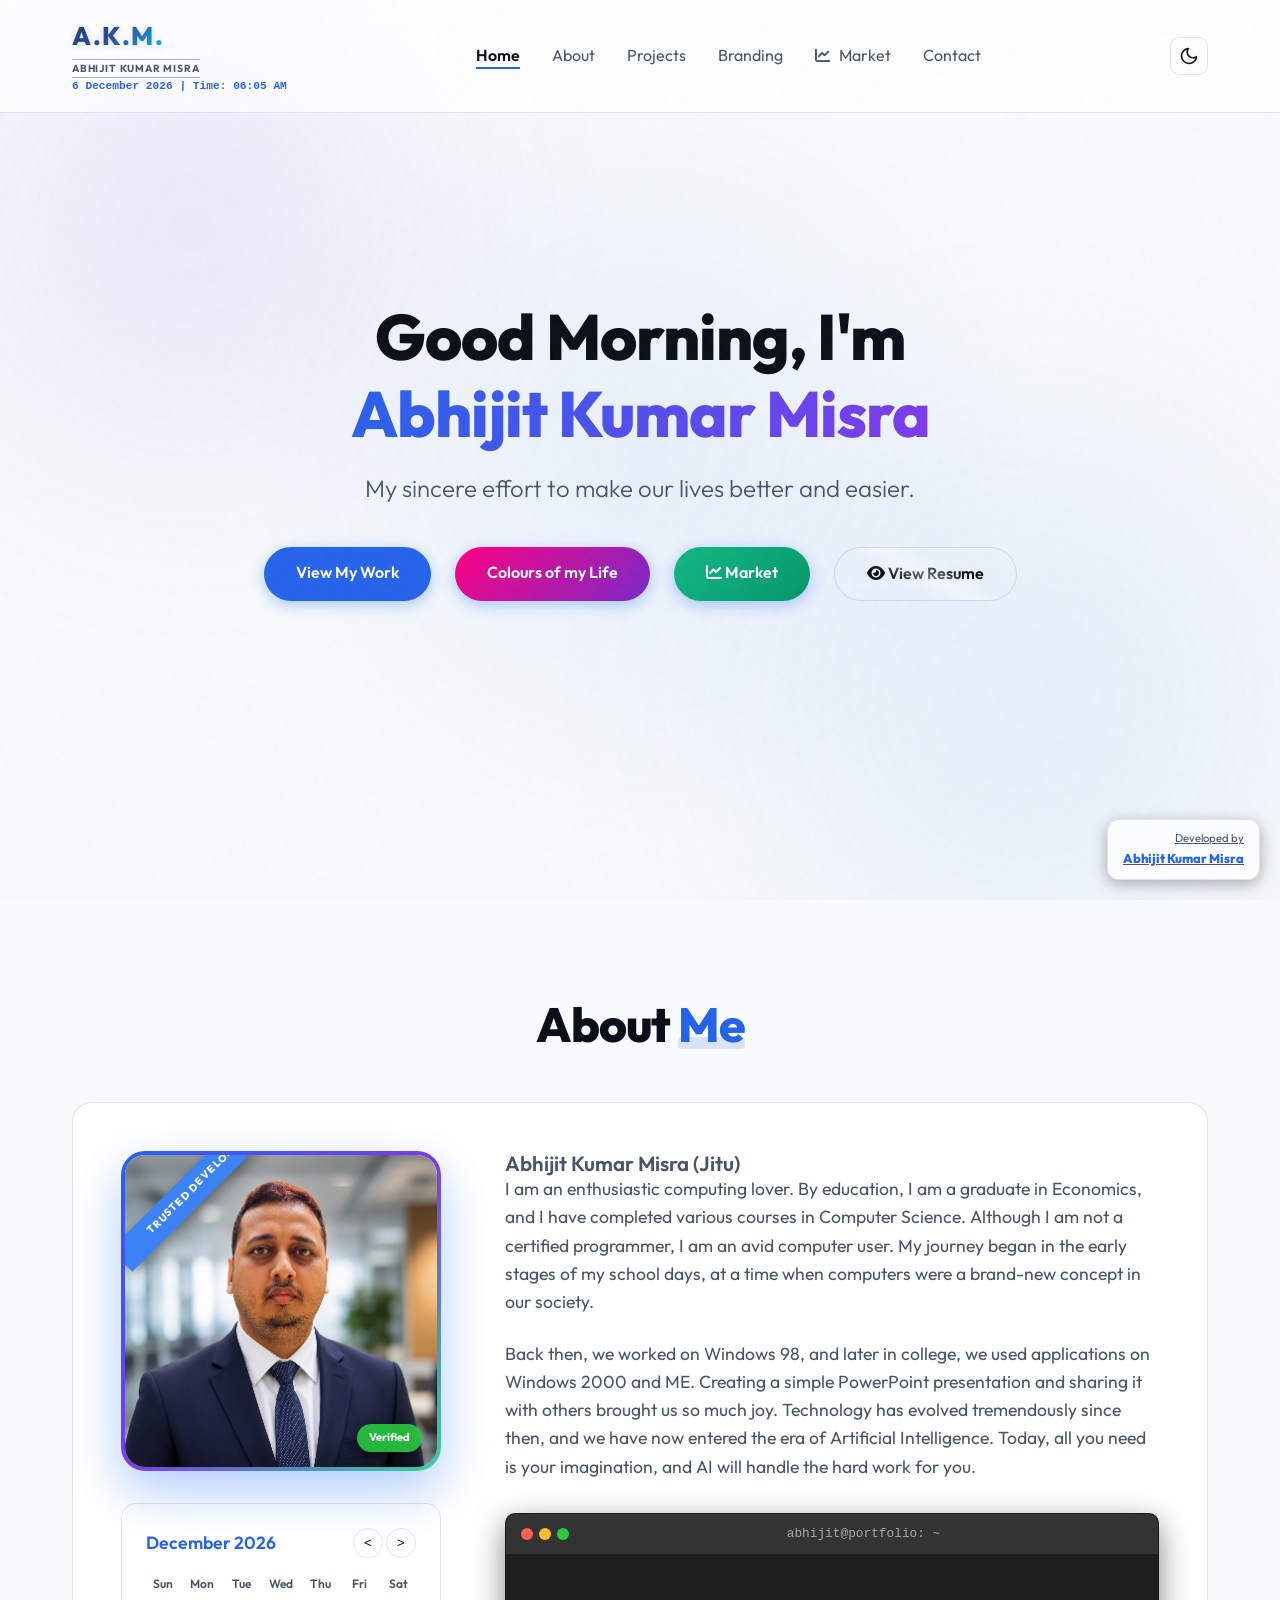
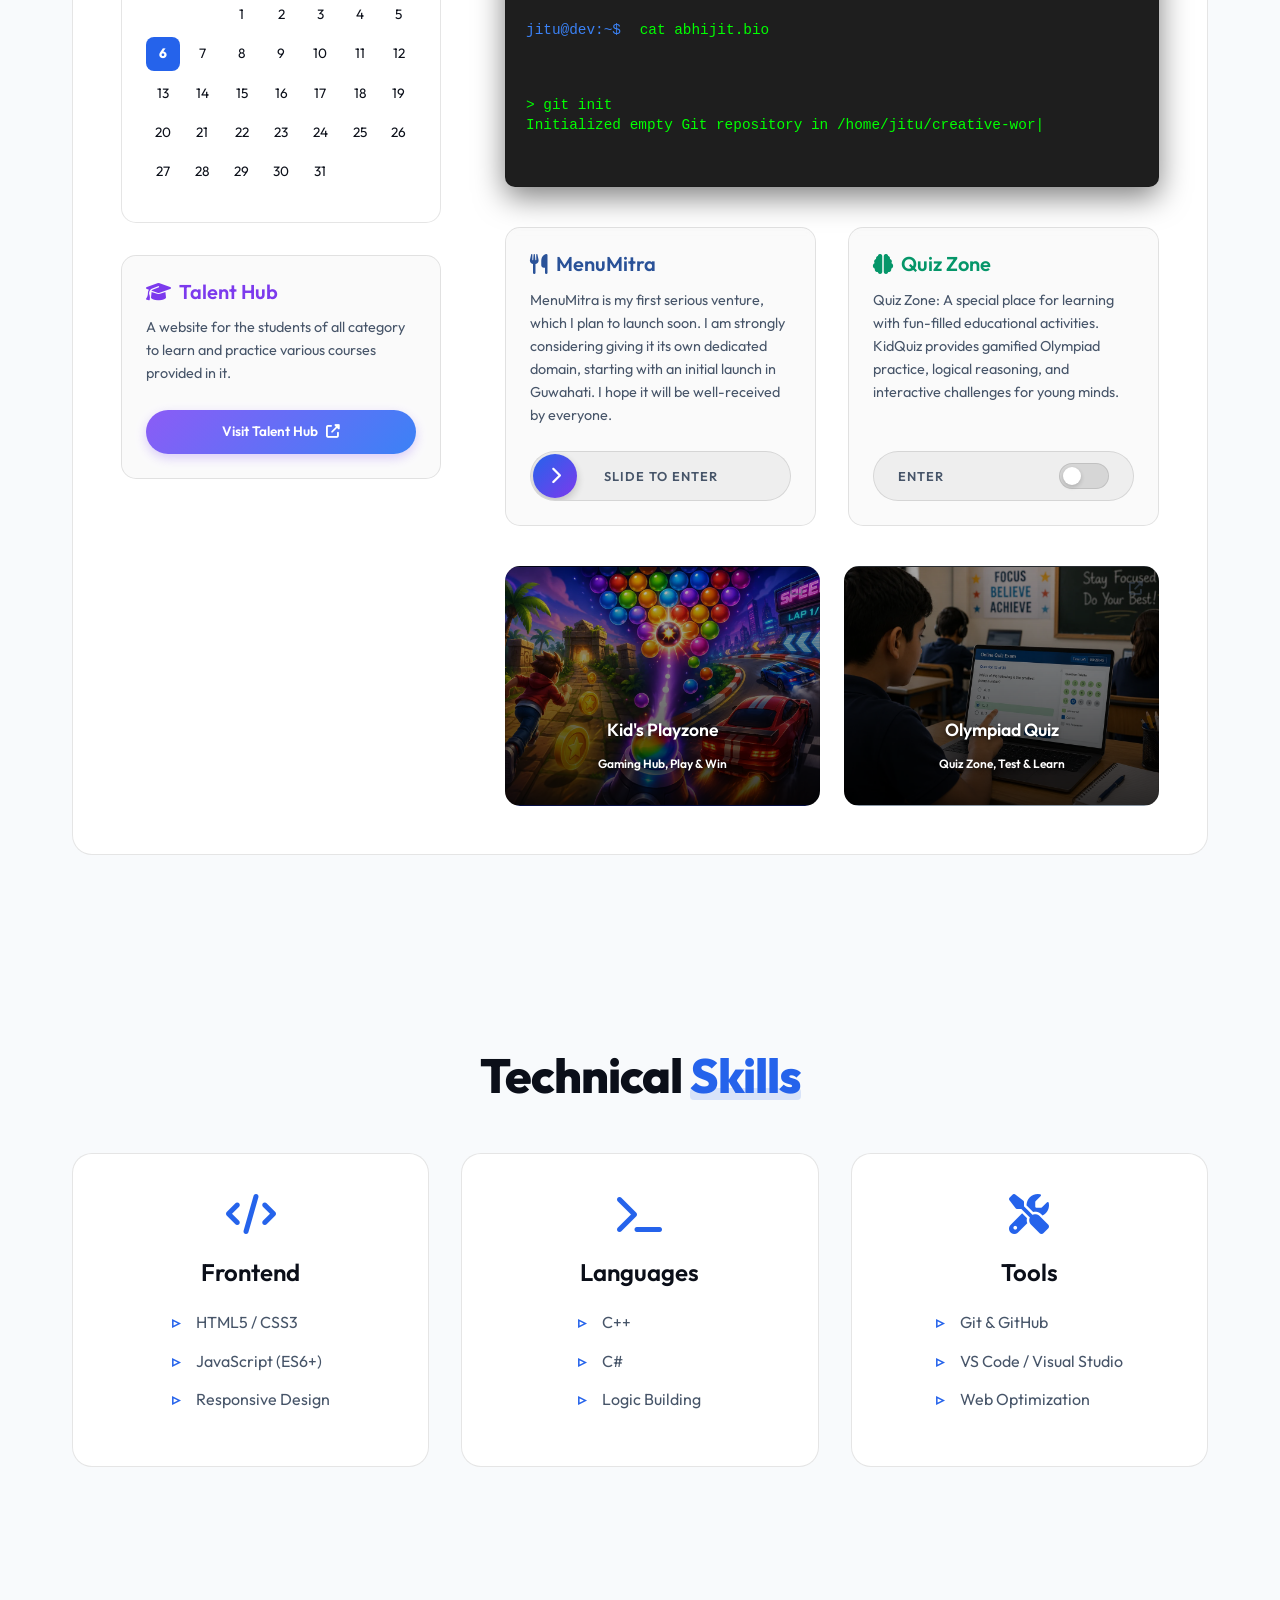
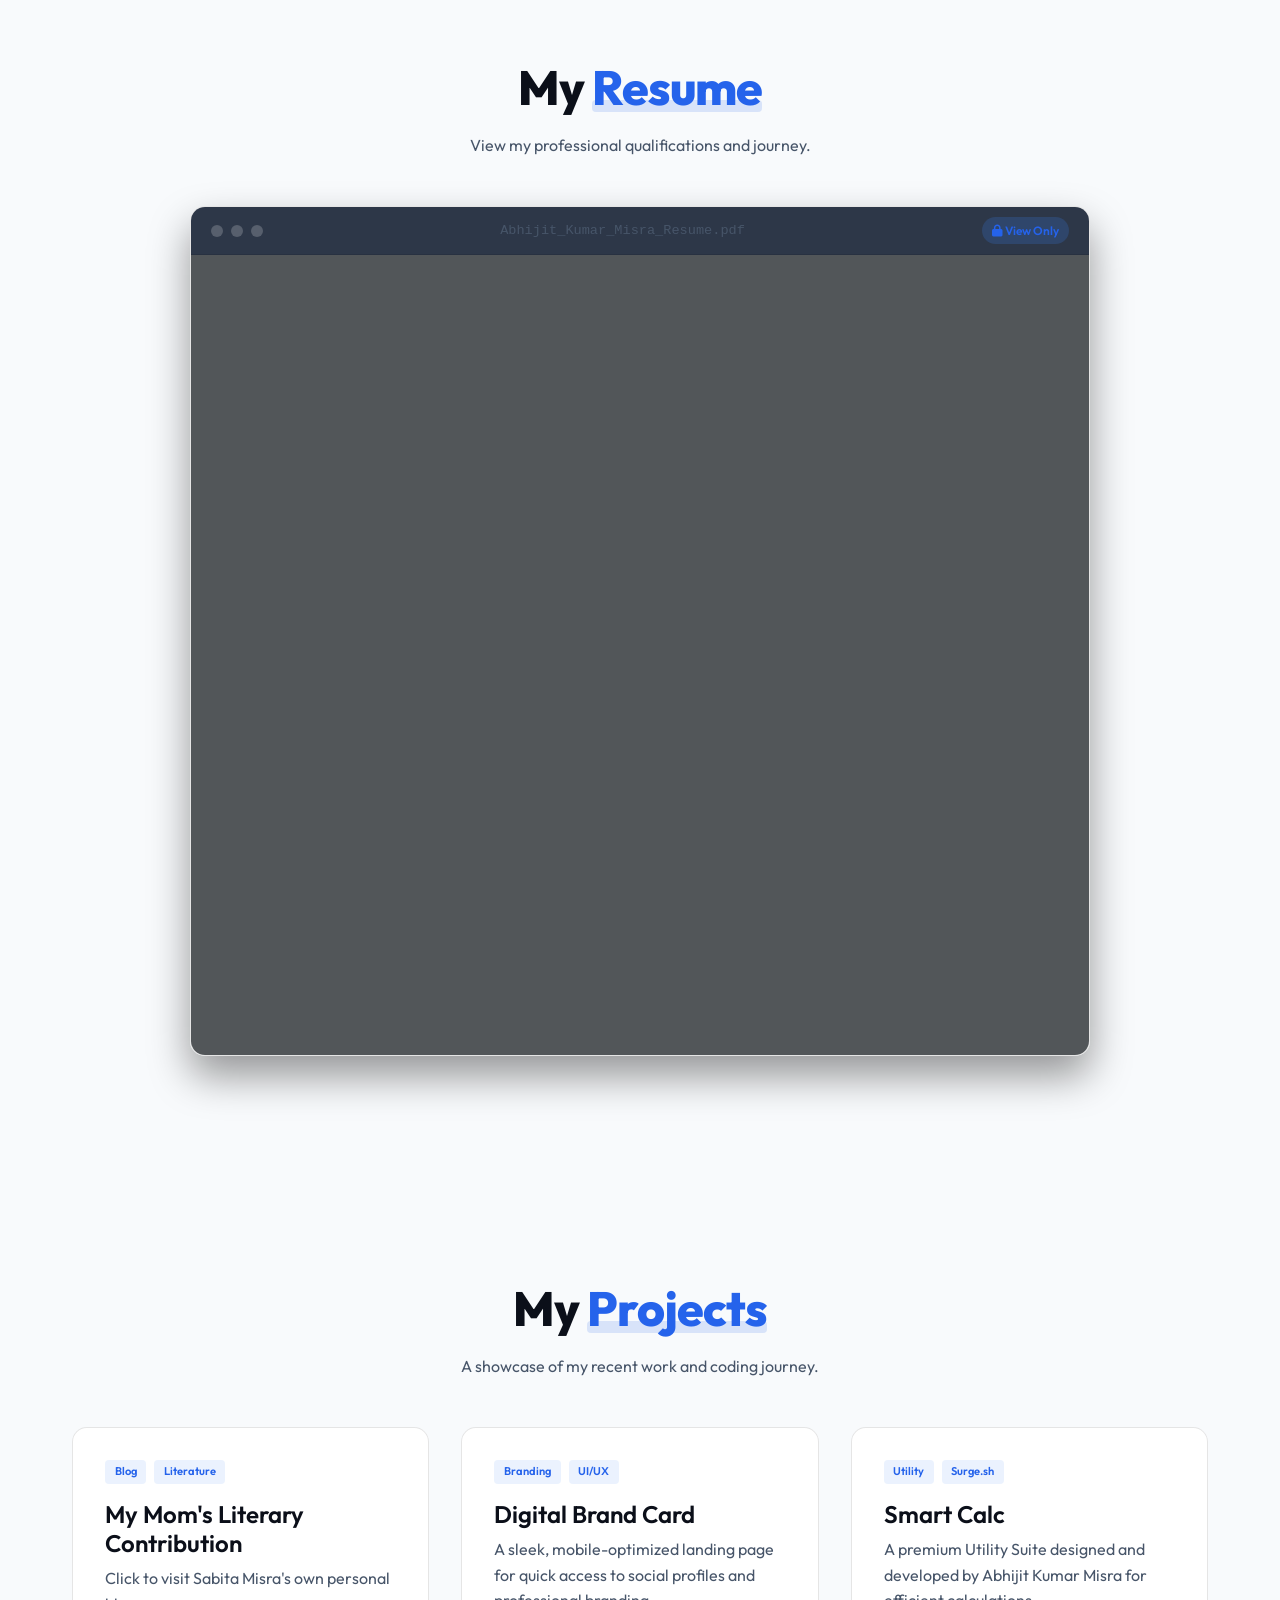
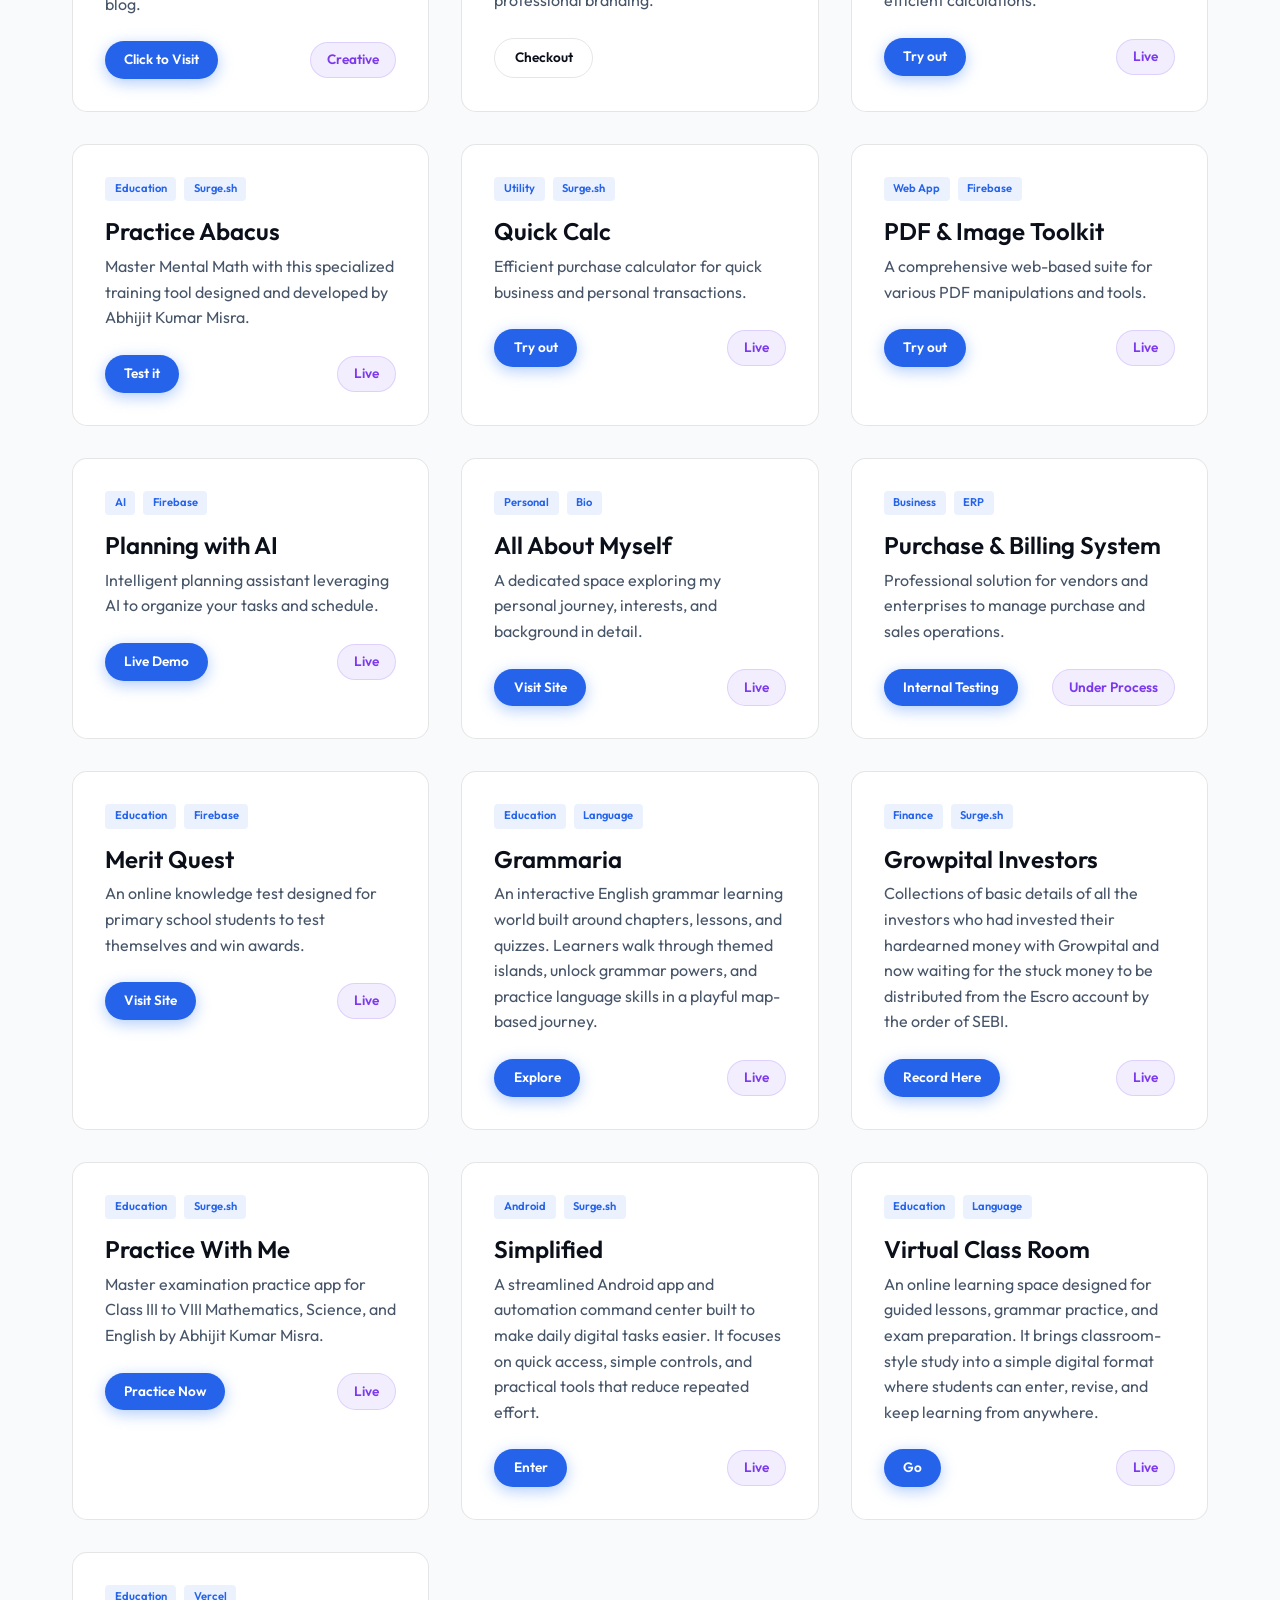
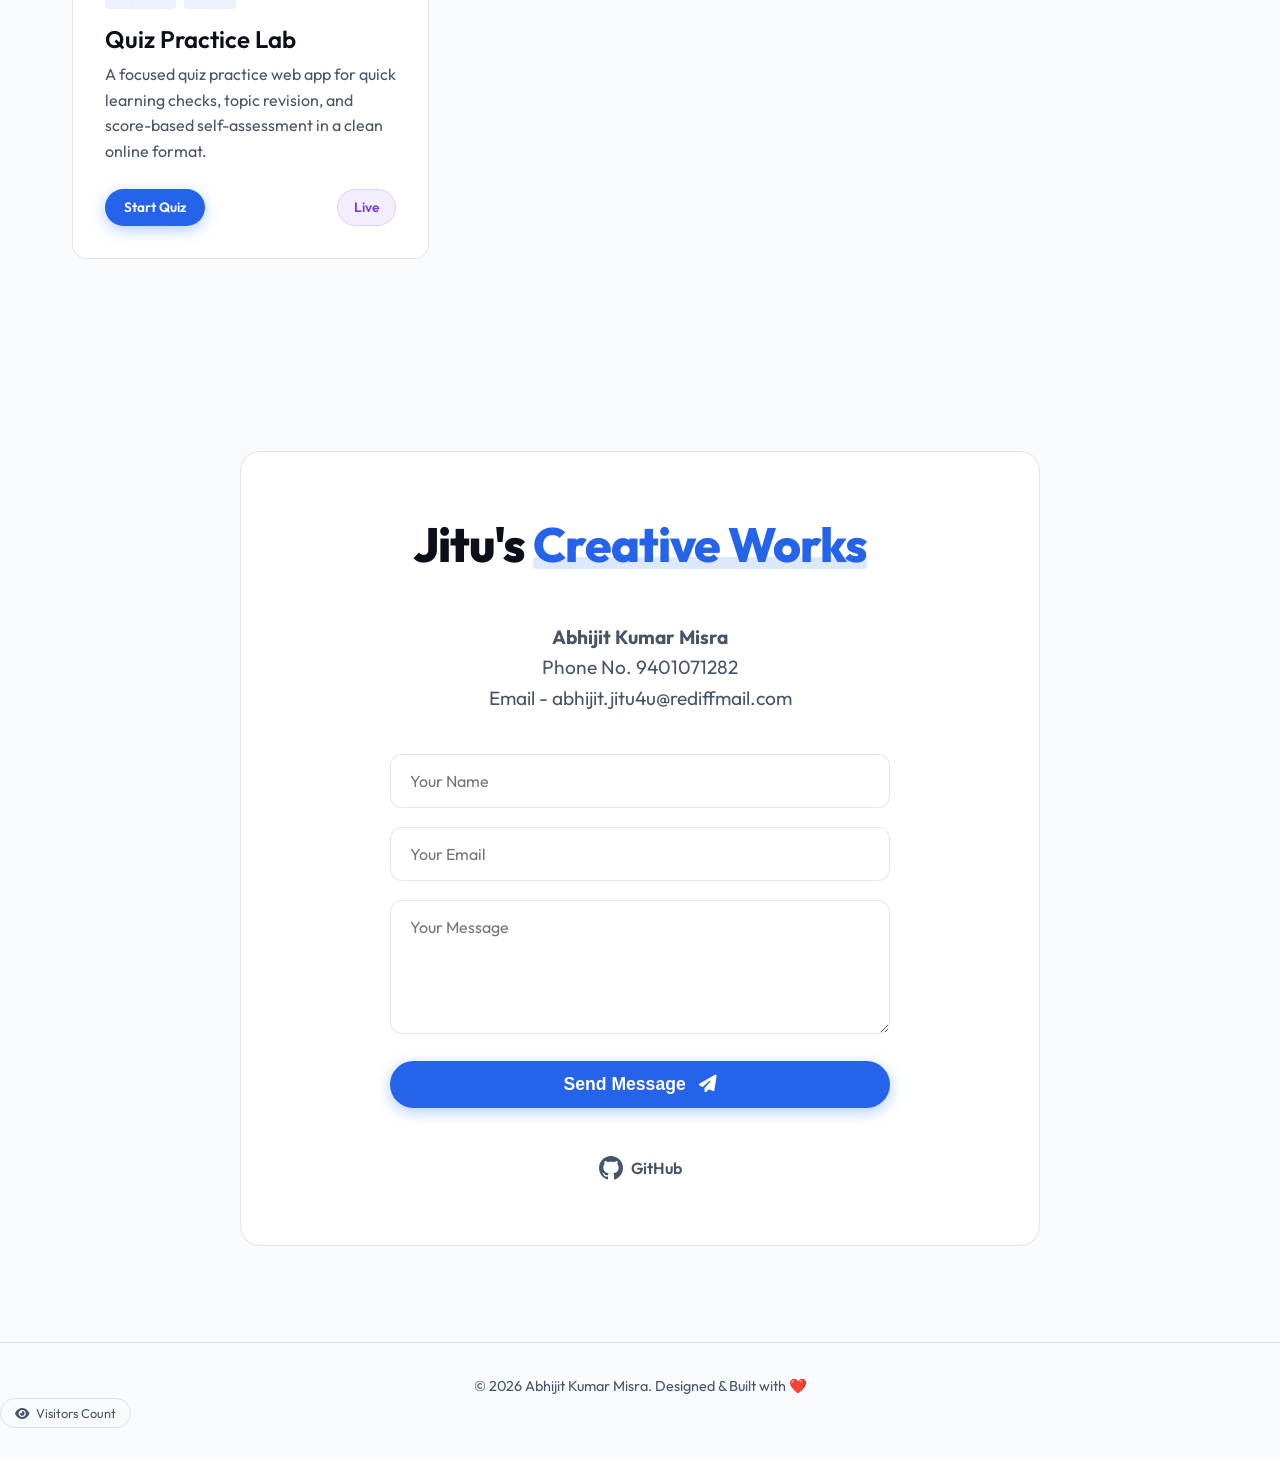
==== commit ab6c668c: "Rename Virtual Class Room project title" ====
--- a/index.html
+++ b/index.html
@@ -502,7 +502,7 @@
                                 <span class="tag">Education</span>
                                 <span class="tag">Language</span>
                             </div>
-                            <h3>Virtual Class Room (Antigravity)</h3>
+                            <h3>Virtual Class Room</h3>
                             <p>An online learning space designed for guided lessons, grammar practice, and exam preparation. It brings classroom-style study into a simple digital format where students can enter, revise, and keep learning from anywhere.</p>
                             <div class="project-links">
                                 <a href="https://jitu85.github.io/virtual" target="_blank" rel="noopener noreferrer" class="btn primary-btn small-btn">Go</a>
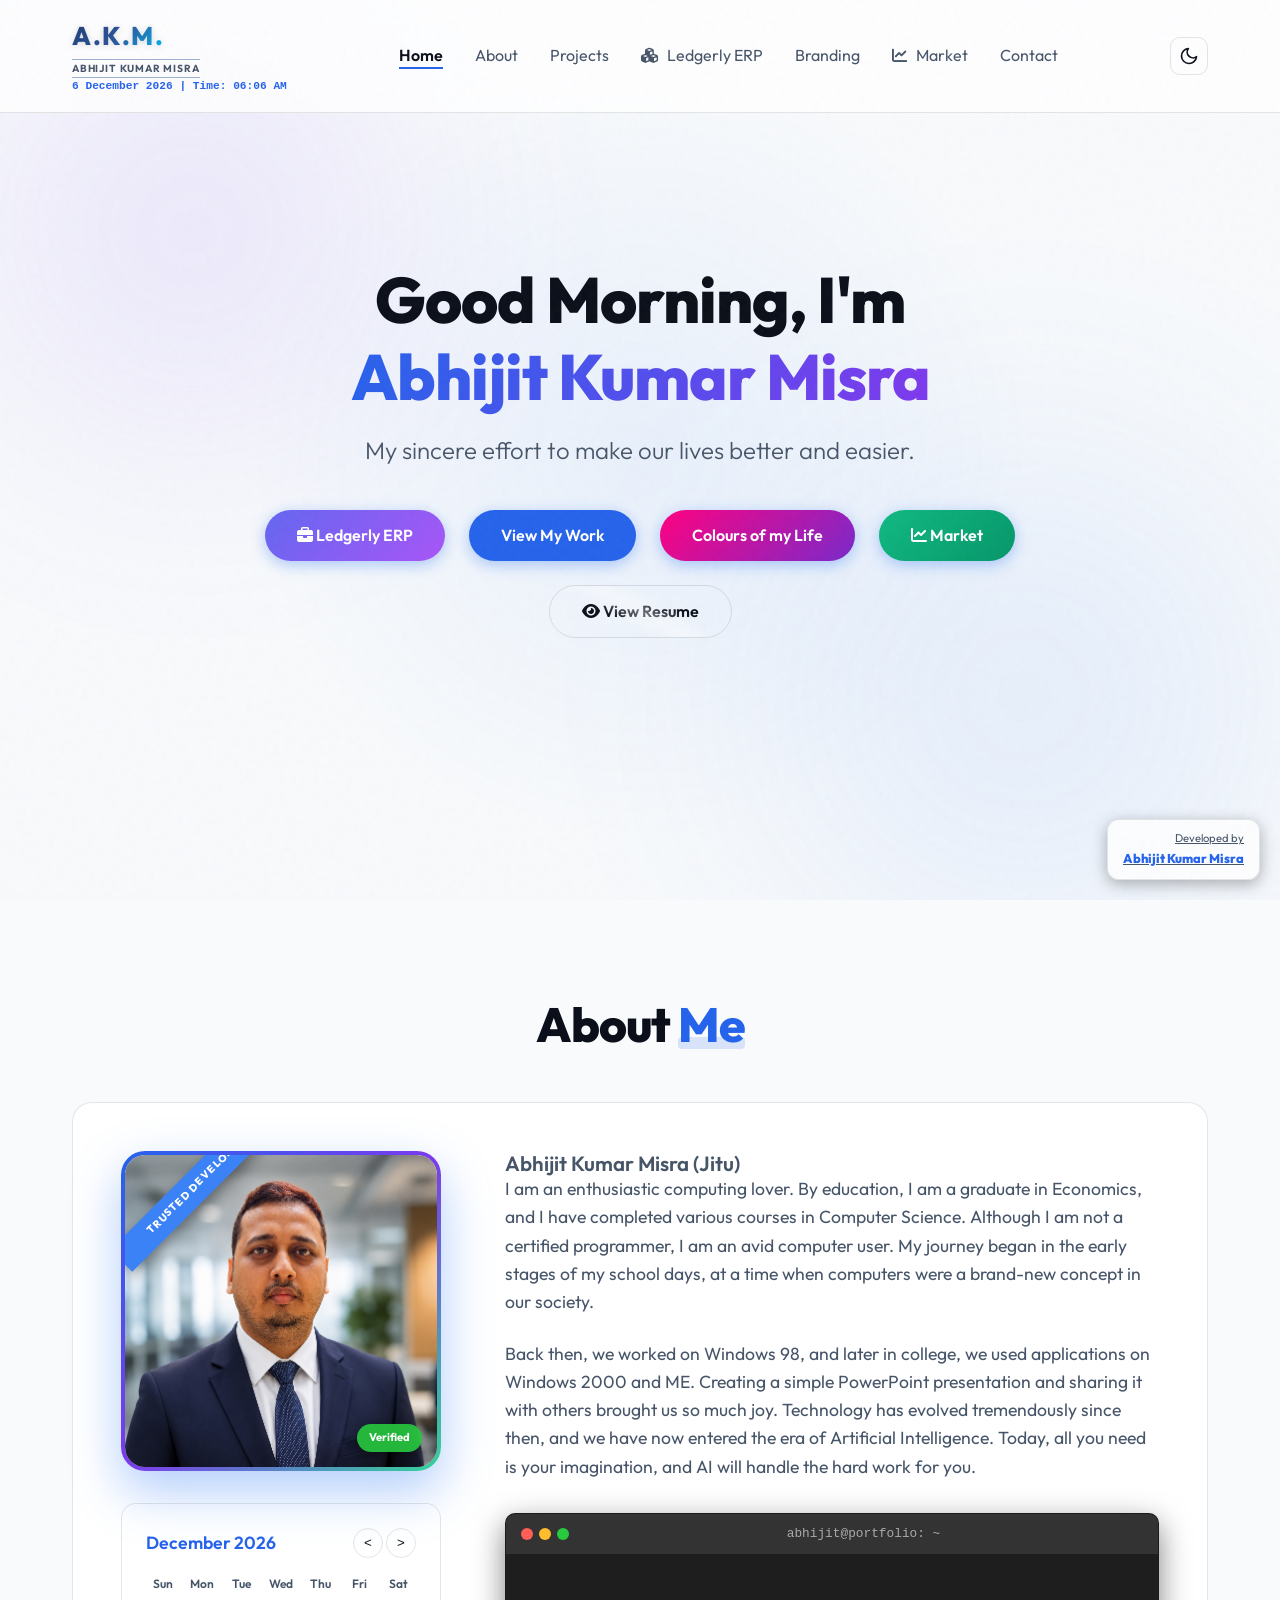
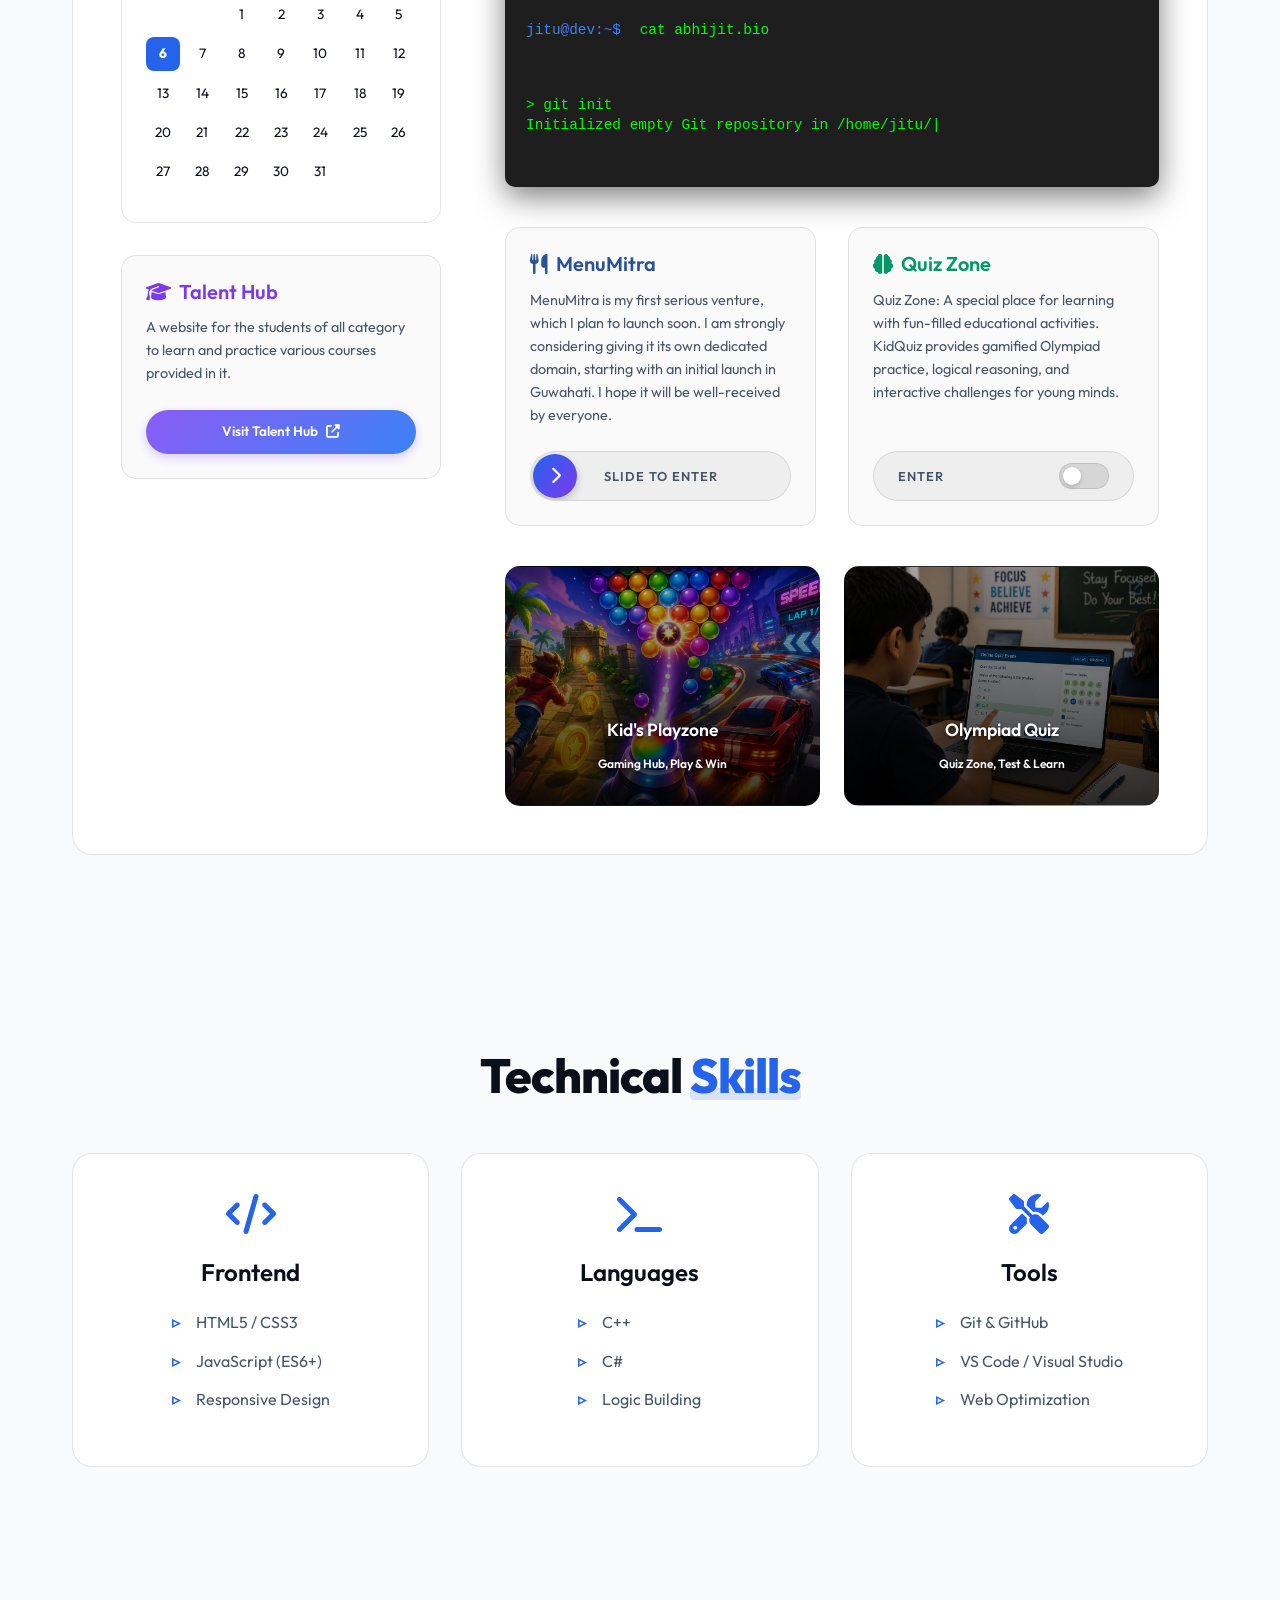
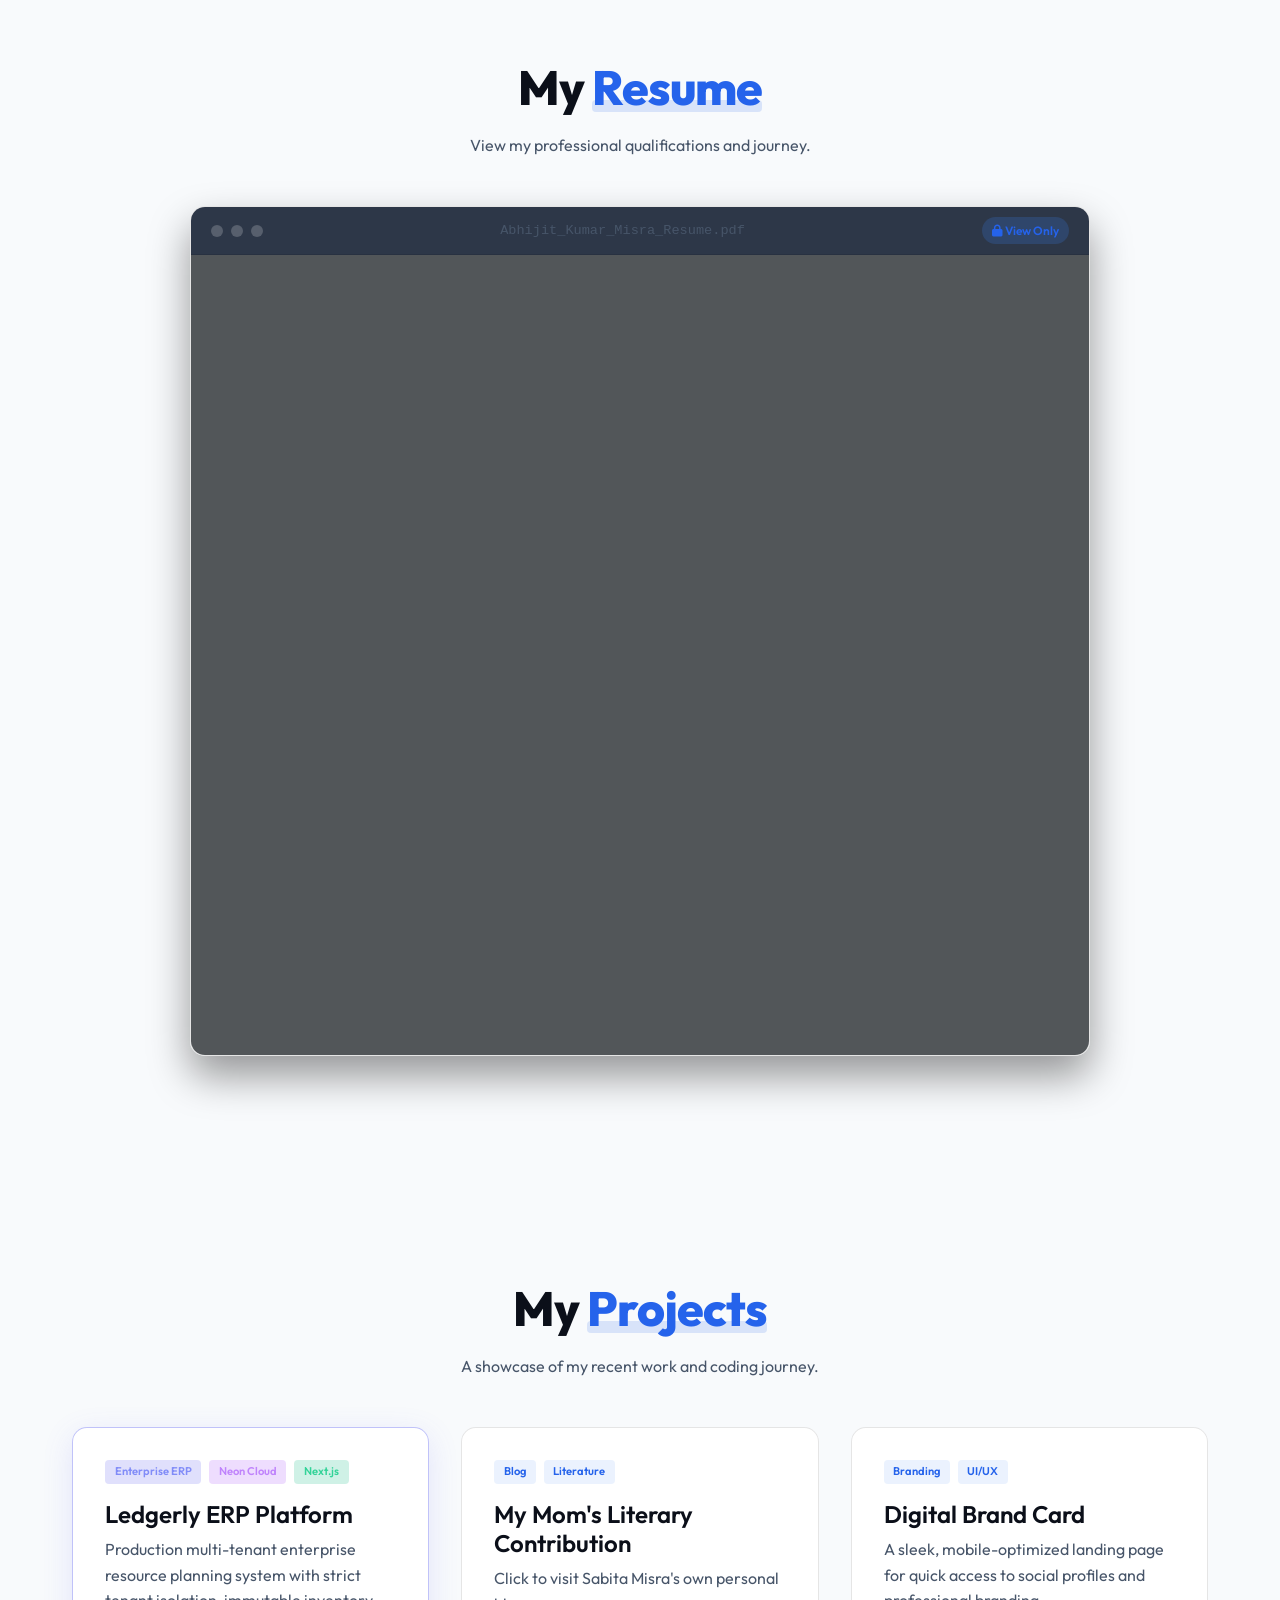
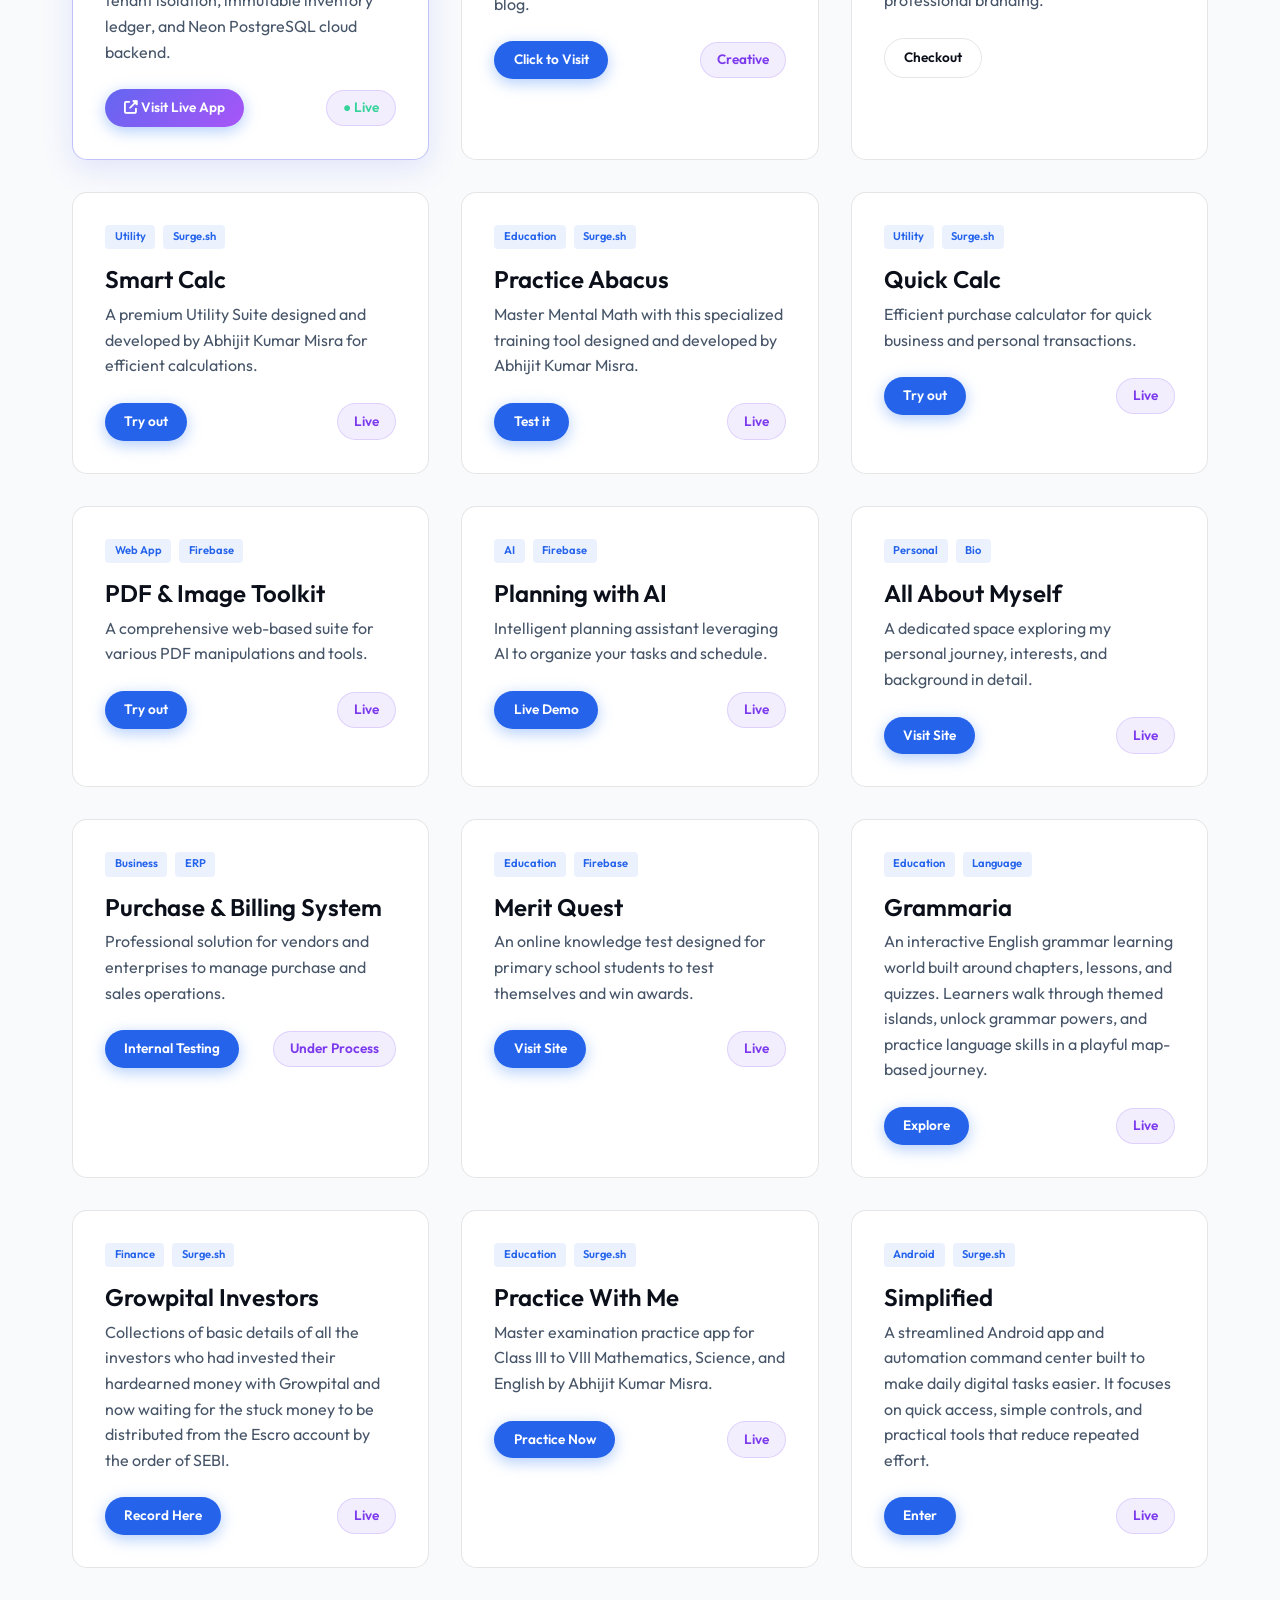
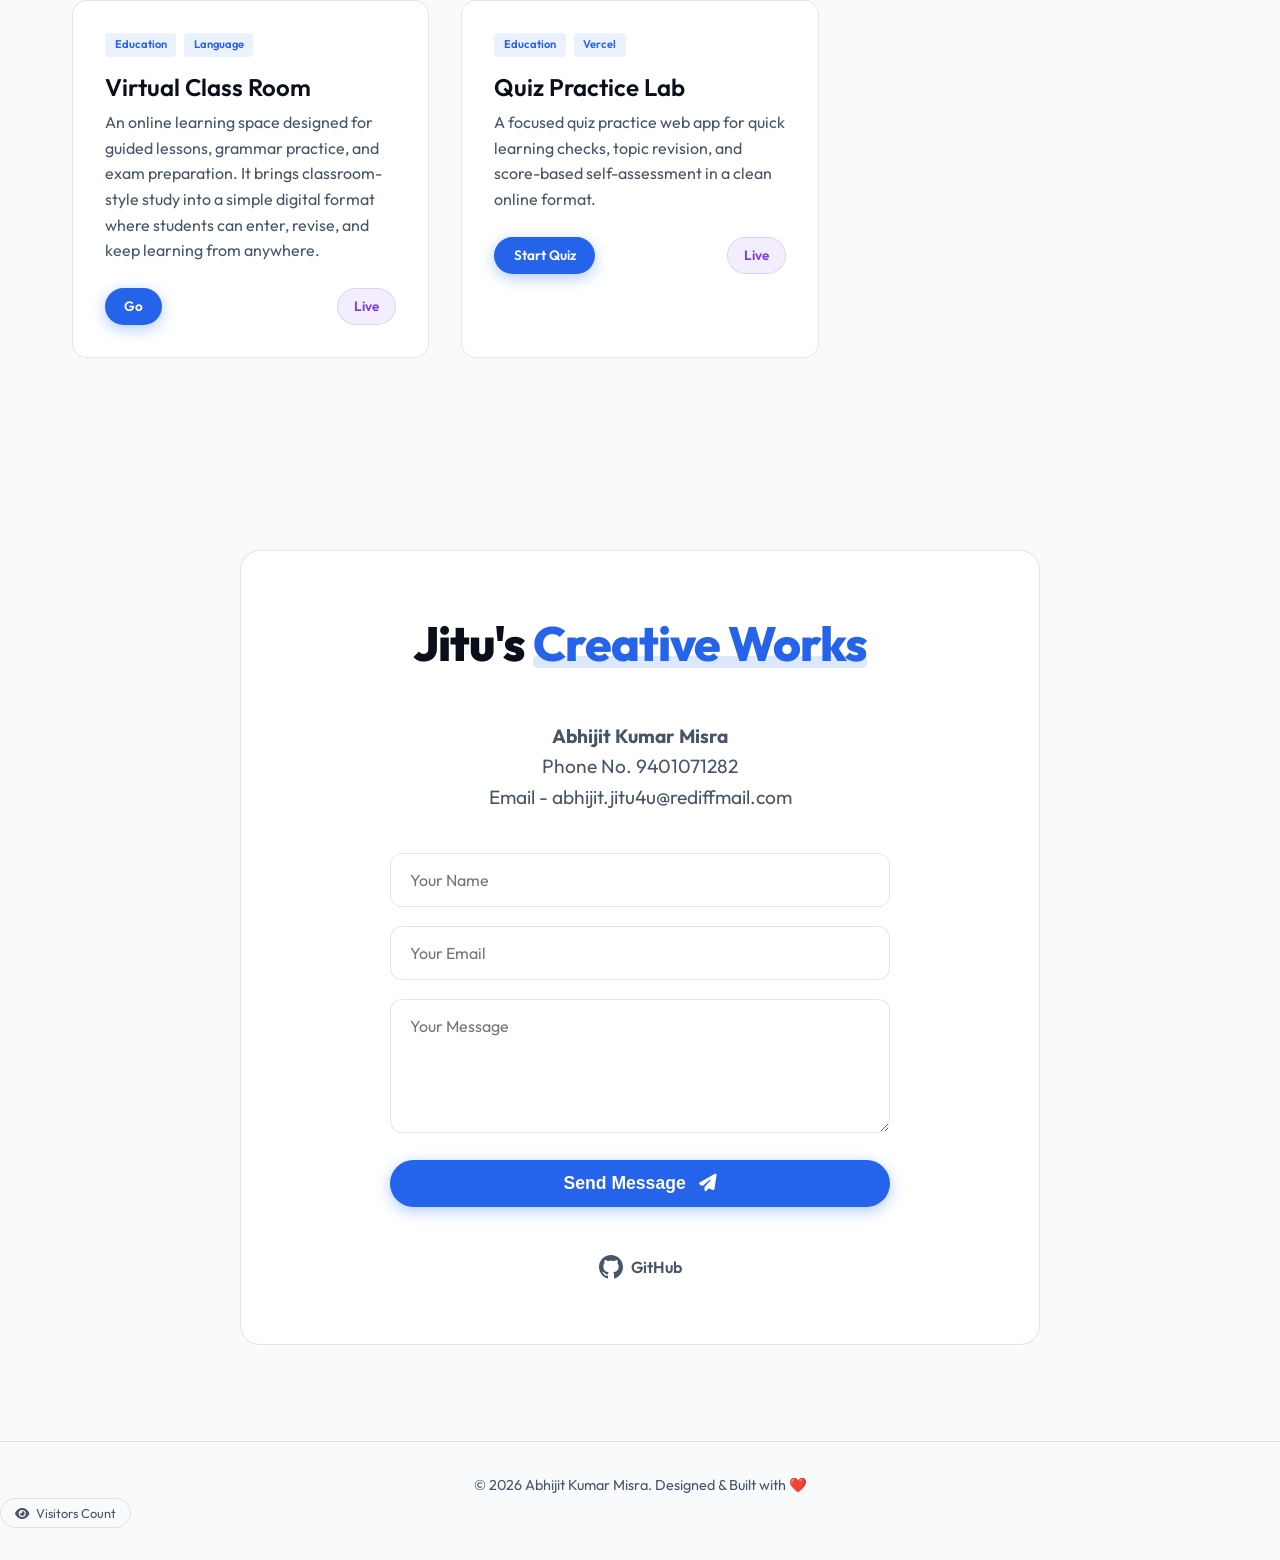
==== commit 70d75716: "feat: add Ledgerly ERP live platform link to portfolio and showcase" ====
--- a/index.html
+++ b/index.html
@@ -62,6 +62,7 @@
                 <li><a href="#home">Home</a></li>
                 <li><a href="#about">About</a></li>
                 <li><a href="#projects">Projects</a></li>
+                <li><a href="https://ledgerly-erp.vercel.app" target="_blank" rel="noopener noreferrer"><i class="fas fa-cubes"></i> Ledgerly ERP</a></li>
                 <li><a href="branding.html">Branding</a></li>
                 <li><a href="https://jitu85.github.io/market/" target="_blank" rel="noopener noreferrer"><i class="fas fa-chart-line"></i> Market</a></li>
                 <li><a href="#contact">Contact</a></li>
@@ -86,6 +87,7 @@
             <h1><span id="greeting">Hi</span>, I'm <span class="highlight">Abhijit Kumar Misra</span></h1>
             <p class="tagline">My sincere effort to make our lives better and easier.</p>
             <div class="cta-buttons">
+                <a href="https://ledgerly-erp.vercel.app" target="_blank" rel="noopener noreferrer" class="btn primary-btn" style="background: linear-gradient(135deg, #6366f1, #a855f7); border: none;"><i class="fas fa-briefcase"></i> Ledgerly ERP</a>
                 <a href="#projects" class="btn primary-btn">View My Work</a>
                 <a href="https://jitu85.github.io/Personal/" target="_blank" rel="noopener noreferrer" class="btn primary-btn personal-btn">Colours of my Life</a>
                 <a href="https://jitu85.github.io/market/" target="_blank" rel="noopener noreferrer" class="btn primary-btn market-btn">
@@ -286,6 +288,24 @@
                 <p class="section-subtitle">A showcase of my recent work and coding journey.</p>
                 
                 <div class="projects-grid">
+                    <!-- Project: Ledgerly ERP -->
+                    <div class="project-card featured-project" style="border: 1px solid rgba(99, 102, 241, 0.4); box-shadow: 0 8px 30px rgba(99, 102, 241, 0.15);">
+                        <div class="project-content">
+                            <div class="project-tags">
+                                <span class="tag" style="background: rgba(99, 102, 241, 0.2); color: #818cf8;">Enterprise ERP</span>
+                                <span class="tag" style="background: rgba(168, 85, 247, 0.2); color: #c084fc;">Neon Cloud</span>
+                                <span class="tag" style="background: rgba(16, 185, 129, 0.2); color: #34d399;">Next.js</span>
+                            </div>
+                            <h3>Ledgerly ERP Platform</h3>
+                            <p>Production multi-tenant enterprise resource planning system with strict tenant isolation, immutable inventory ledger, and Neon PostgreSQL cloud backend.</p>
+                            <div class="project-links">
+                                <a href="https://ledgerly-erp.vercel.app" target="_blank" rel="noopener noreferrer" class="btn primary-btn small-btn" style="background: linear-gradient(135deg, #6366f1, #a855f7); border: none;">
+                                    <i class="fas fa-external-link-alt"></i> Visit Live App
+                                </a>
+                                <span class="project-status" style="color: #34d399;">● Live</span>
+                            </div>
+                        </div>
+                    </div>
                     <!-- Project 1 -->
                     <div class="project-card">
                         <div class="project-content">
